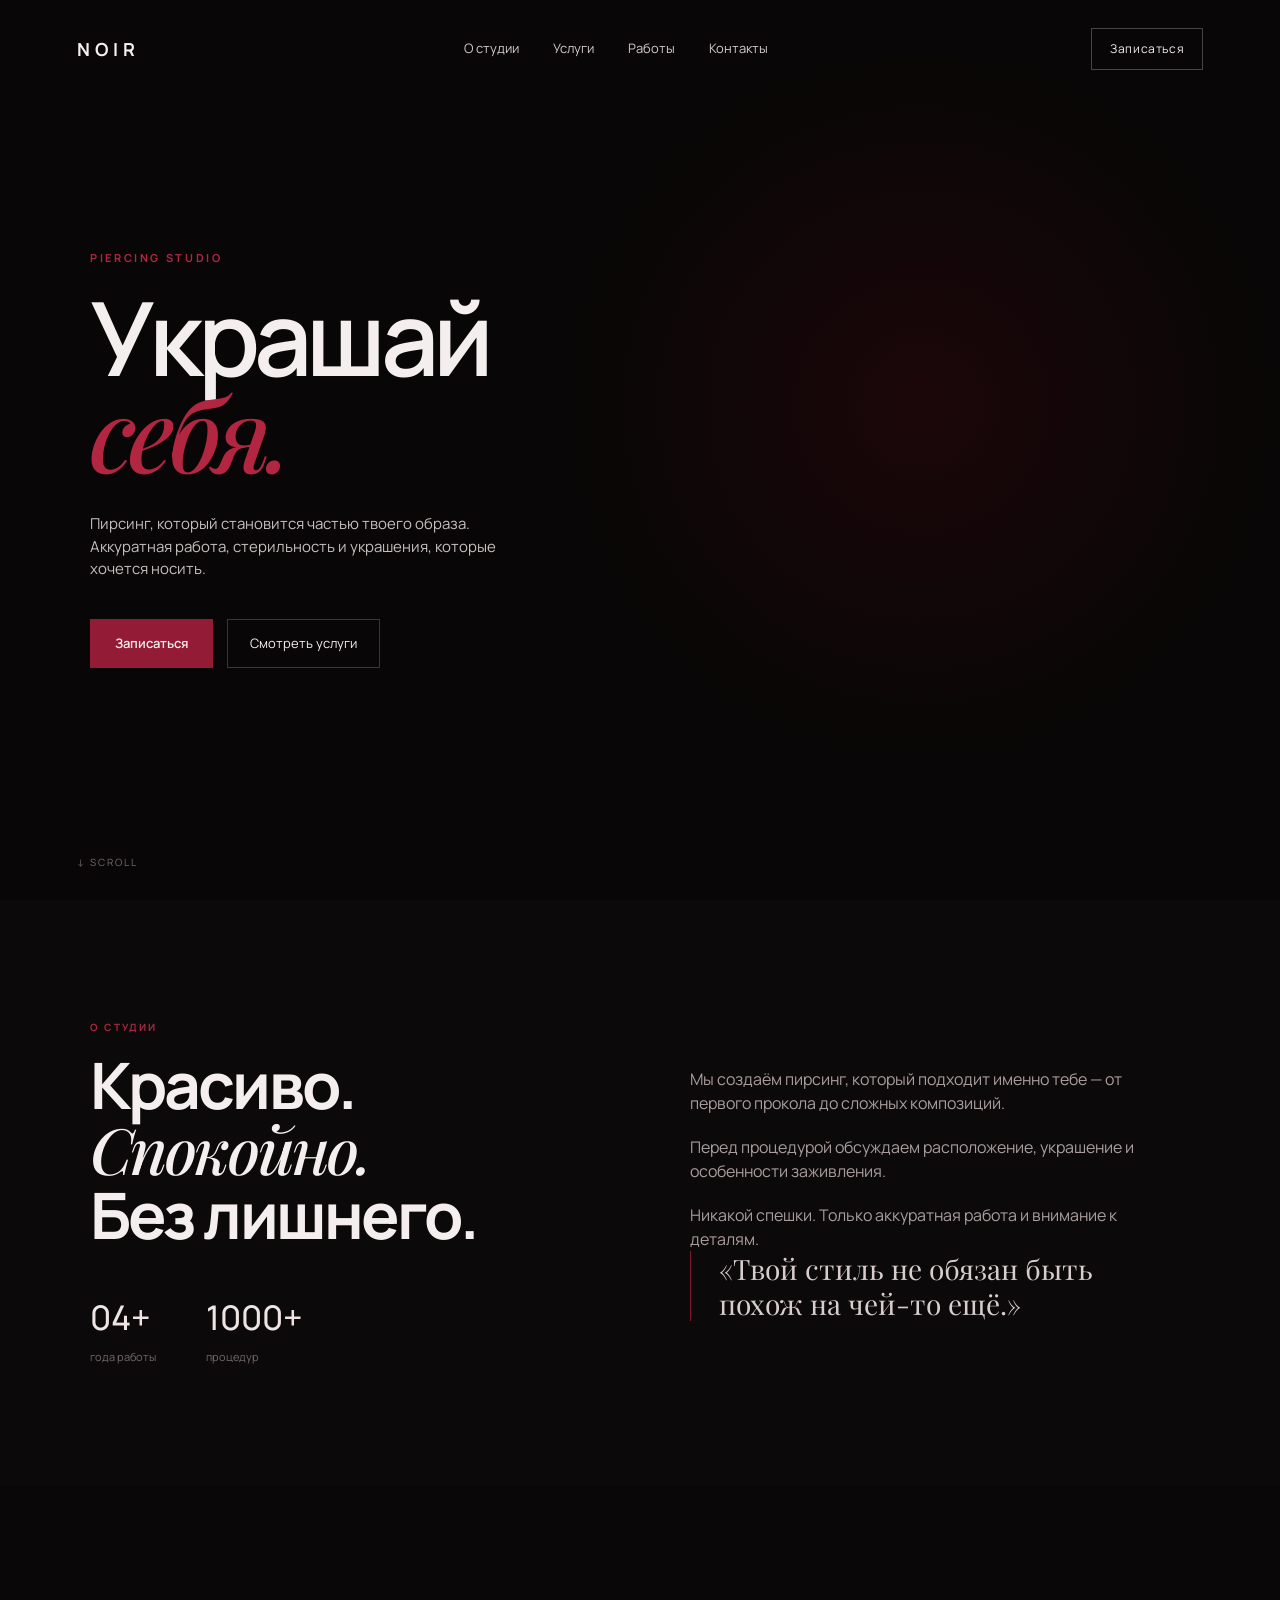
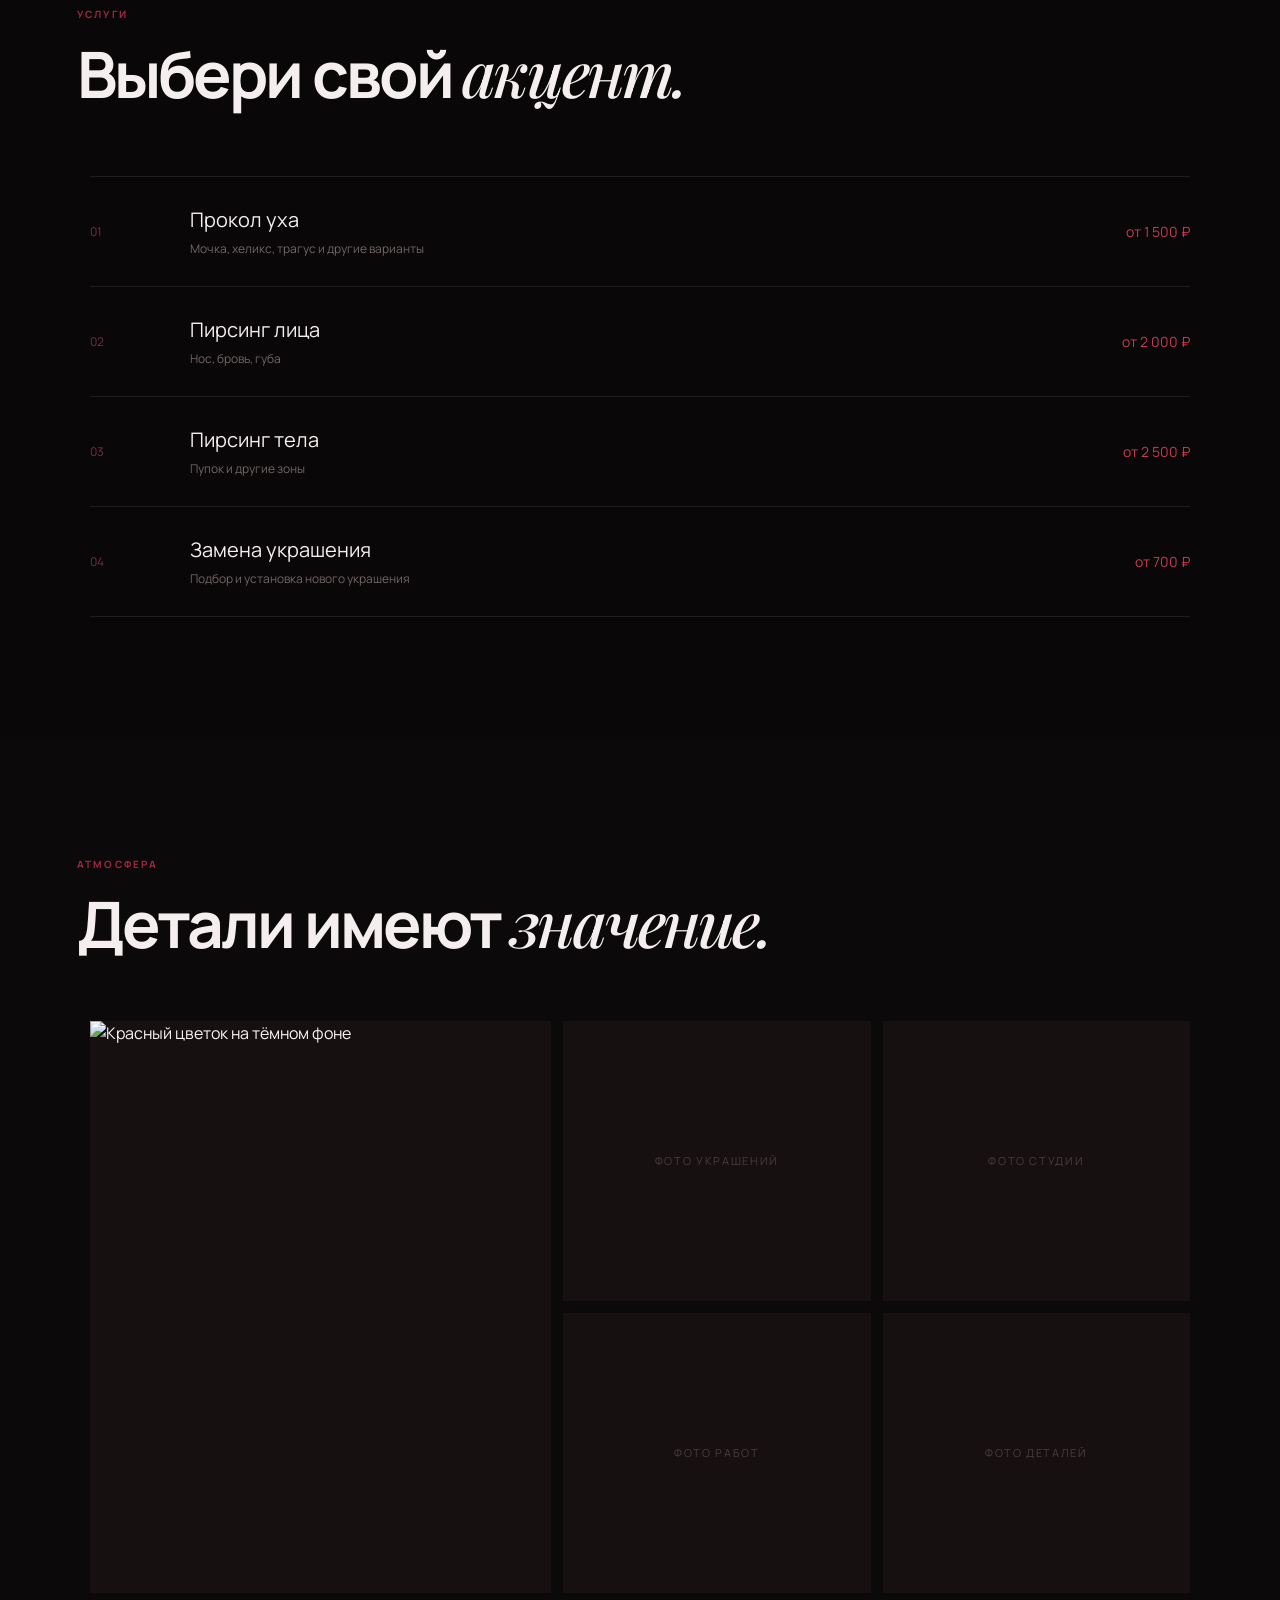
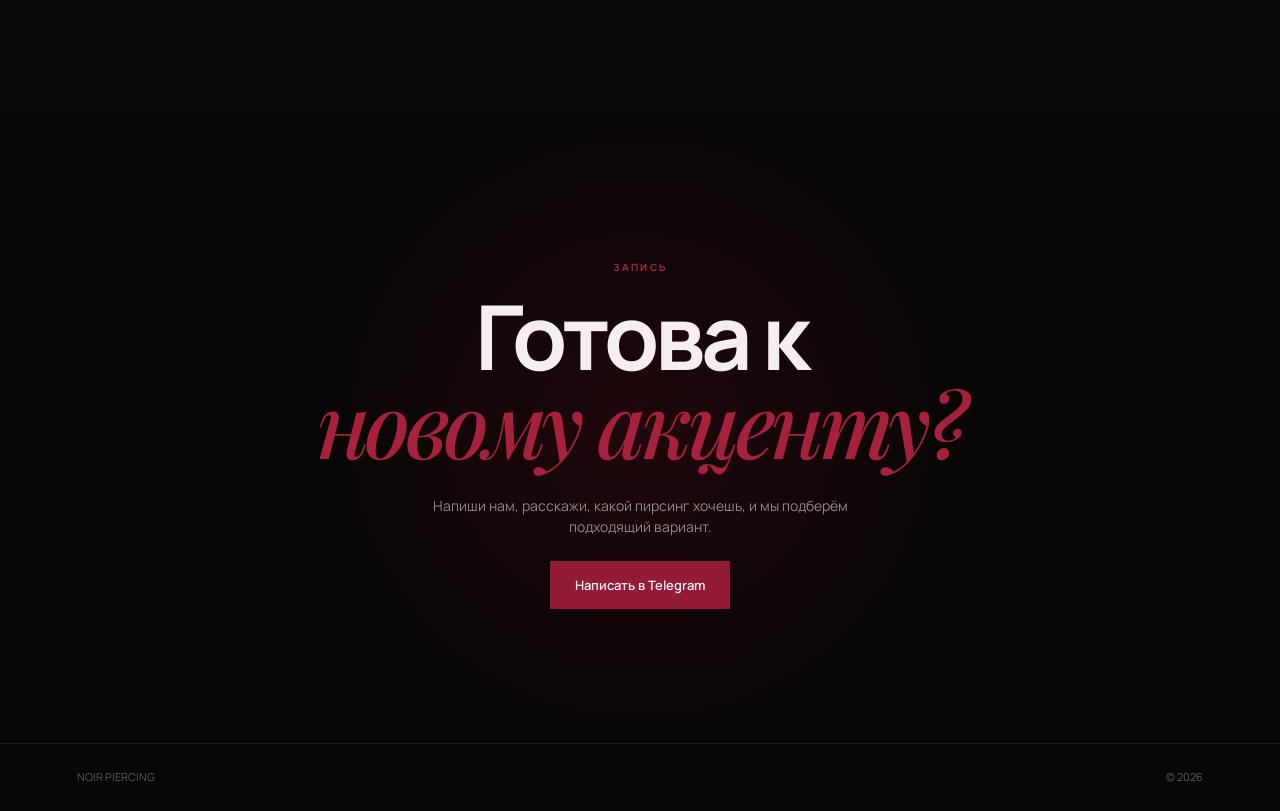
==== projects/piercing.html @ 6697fd2b "Create piercing.html" ====
<!DOCTYPE html>
<html lang="ru">
<head>
    <meta charset="UTF-8">
    <meta name="viewport" content="width=device-width, initial-scale=1.0">

    <title>NOIR — пирсинг-студия</title>

    <style>
        @import url('https://fonts.googleapis.com/css2?family=Manrope:wght@400;500;600;700&family=Playfair+Display:ital,wght@0,500;0,600;1,500&display=swap');

        * {
            margin: 0;
            padding: 0;
            box-sizing: border-box;
        }

        html {
            scroll-behavior: smooth;
        }

        body {
            background: #080606;
            color: #f4eeee;
            font-family: 'Manrope', sans-serif;
            line-height: 1.5;
        }

        a {
            color: inherit;
            text-decoration: none;
        }

        /* =========================
           HERO
        ========================= */

        .hero {
            min-height: 100vh;
            position: relative;
            display: flex;
            flex-direction: column;
            overflow: hidden;

            background:
                linear-gradient(
                    90deg,
                    rgba(8, 6, 6, 0.96) 0%,
                    rgba(8, 6, 6, 0.82) 38%,
                    rgba(8, 6, 6, 0.35) 70%,
                    rgba(8, 6, 6, 0.7) 100%
                ),
                linear-gradient(
                    180deg,
                    rgba(8, 6, 6, 0.15) 40%,
                    #080606 100%
                ),
                url("https://images.pexels.com/photos/7367854/pexels-photo-7367854.jpeg?cs=srgb&dl=pexels-shliftik-7367854.jpg&fm=jpg");

            background-size: cover;
            background-position: center;
        }

        .hero::after {
            content: "";
            position: absolute;
            inset: 0;
            pointer-events: none;

            background:
                radial-gradient(
                    circle at 72% 45%,
                    rgba(116, 8, 25, 0.18),
                    transparent 35%
                );
        }

        /* =========================
           HEADER
        ========================= */

        header {
            width: 100%;
            padding: 28px 6vw;
            display: flex;
            align-items: center;
            justify-content: space-between;
            position: relative;
            z-index: 5;
        }

        .logo {
            font-size: 18px;
            letter-spacing: 0.28em;
            font-weight: 700;
        }

        nav {
            display: flex;
            gap: 34px;
            font-size: 13px;
            color: #d4caca;
        }

        nav a {
            transition: color 0.25s ease;
        }

        nav a:hover {
            color: #b32642;
        }

        .header-button {
            border: 1px solid rgba(255,255,255,0.25);
            padding: 11px 18px;
            font-size: 12px;
            letter-spacing: 0.05em;
            transition: 0.25s;
        }

        .header-button:hover {
            background: #8f1832;
            border-color: #8f1832;
        }

        /* =========================
           HERO CONTENT
        ========================= */

        .hero-content {
            width: min(1100px, 88%);
            margin: auto;
            position: relative;
            z-index: 3;
            padding-bottom: 80px;
        }

        .eyebrow {
            color: #b32642;
            text-transform: uppercase;
            letter-spacing: 0.24em;
            font-size: 11px;
            margin-bottom: 24px;
            font-weight: 700;
        }

        h1 {
            max-width: 750px;
            font-size: clamp(58px, 8vw, 112px);
            line-height: 0.92;
            letter-spacing: -0.055em;
            font-weight: 600;
        }

        h1 em {
            font-family: 'Playfair Display', serif;
            font-weight: 500;
            color: #b32642;
        }

        .hero-description {
            max-width: 460px;
            margin-top: 32px;
            color: #c7bebe;
            font-size: 15px;
        }

        .hero-actions {
            margin-top: 38px;
            display: flex;
            gap: 14px;
            align-items: center;
        }

        .primary-button {
            background: #941b36;
            padding: 15px 25px;
            font-size: 13px;
            font-weight: 600;
            transition: 0.25s;
        }

        .primary-button:hover {
            background: #b32642;
            transform: translateY(-2px);
        }

        .secondary-button {
            padding: 14px 22px;
            border: 1px solid rgba(255,255,255,0.2);
            font-size: 13px;
        }

        .secondary-button:hover {
            border-color: #b32642;
            color: #d95169;
        }

        .scroll {
            position: absolute;
            bottom: 30px;
            left: 6vw;
            z-index: 5;
            color: #766c6c;
            font-size: 10px;
            letter-spacing: 0.2em;
            text-transform: uppercase;
        }

        /* =========================
           GENERAL
        ========================= */

        section {
            padding: 120px 6vw;
        }

        .section-label {
            color: #a52840;
            text-transform: uppercase;
            font-size: 10px;
            letter-spacing: 0.22em;
            font-weight: 700;
            margin-bottom: 18px;
        }

        .section-title {
            font-size: clamp(38px, 5vw, 68px);
            line-height: 1;
            letter-spacing: -0.045em;
            max-width: 700px;
        }

        .section-title em {
            font-family: 'Playfair Display', serif;
            font-weight: 500;
        }

        /* =========================
           ABOUT
        ========================= */

        .about {
            background: #0c090a;
        }

        .about-grid {
            max-width: 1100px;
            margin: 0 auto;
            display: grid;
            grid-template-columns: 1fr 1fr;
            gap: 100px;
            align-items: center;
        }

        .about-text {
            color: #a99d9d;
            font-size: 16px;
            max-width: 480px;
        }

        .about-text p + p {
            margin-top: 20px;
        }

        .about-number {
            margin-top: 45px;
            display: flex;
            gap: 50px;
        }

        .number strong {
            display: block;
            font-size: 34px;
            color: #eee4e4;
            font-weight: 500;
        }

        .number span {
            color: #736969;
            font-size: 11px;
        }

        .quote {
            border-left: 1px solid #7d1a30;
            padding-left: 28px;
            color: #d7cdcd;
            font-family: 'Playfair Display', serif;
            font-size: 28px;
            line-height: 1.25;
        }

        /* =========================
           SERVICES
        ========================= */

        .services {
            background: #090707;
        }

        .services-list {
            max-width: 1100px;
            margin: 70px auto 0;
            border-top: 1px solid #241d1e;
        }

        .service {
            display: grid;
            grid-template-columns: 70px 1fr auto;
            gap: 30px;
            align-items: center;
            padding: 28px 0;
            border-bottom: 1px solid #241d1e;
            transition: 0.25s;
        }

        .service:hover {
            padding-left: 12px;
            border-color: #691326;
        }

        .service-number {
            color: #743044;
            font-size: 12px;
        }

        .service-name {
            font-size: 20px;
        }

        .service-description {
            color: #716666;
            font-size: 12px;
            margin-top: 5px;
        }

        .service-price {
            color: #c73a55;
            font-size: 14px;
        }

        /* =========================
           GALLERY
        ========================= */

        .gallery {
            background: #0c090a;
        }

        .gallery-grid {
            max-width: 1100px;
            margin: 65px auto 0;
            display: grid;
            grid-template-columns: 1.2fr 0.8fr 0.8fr;
            grid-template-rows: 280px 280px;
            gap: 12px;
        }

        .gallery-item {
            overflow: hidden;
            position: relative;
            background: #171011;
        }

        .gallery-item:first-child {
            grid-row: span 2;
        }

        .gallery-item img {
            width: 100%;
            height: 100%;
            object-fit: cover;
            transition: transform 0.6s ease;
            filter: saturate(0.8) contrast(1.05);
        }

        .gallery-item:hover img {
            transform: scale(1.05);
        }

        .gallery-placeholder {
            height: 100%;
            display: flex;
            align-items: center;
            justify-content: center;
            color: #493e3f;
            font-size: 11px;
            text-transform: uppercase;
            letter-spacing: 0.15em;
        }

        /* =========================
           CTA
        ========================= */

        .contact {
            min-height: 70vh;
            display: flex;
            align-items: center;
            justify-content: center;
            text-align: center;

            background:
                radial-gradient(
                    circle at center,
                    rgba(105, 12, 31, 0.25),
                    transparent 45%
                ),
                #080606;
        }

        .contact-inner {
            max-width: 700px;
        }

        .contact h2 {
            font-size: clamp(48px, 7vw, 92px);
            line-height: 0.95;
            letter-spacing: -0.05em;
        }

        .contact h2 em {
            color: #a5213c;
            font-family: 'Playfair Display', serif;
            font-weight: 500;
        }

        .contact p {
            margin: 28px auto 35px;
            max-width: 430px;
            color: #938686;
            font-size: 14px;
        }

        /* =========================
           FOOTER
        ========================= */

        footer {
            border-top: 1px solid #211a1b;
            padding: 25px 6vw;
            display: flex;
            justify-content: space-between;
            color: #625858;
            font-size: 11px;
        }

        /* =========================
           MOBILE
        ========================= */

        @media (max-width: 800px) {

            header {
                padding: 22px 6vw;
            }

            nav {
                display: none;
            }

            .header-button {
                padding: 9px 13px;
            }

            .hero {
                background-position: 67% center;
            }

            .hero-content {
                padding-bottom: 70px;
            }

            h1 {
                font-size: clamp(54px, 15vw, 90px);
            }

            .hero-description {
                font-size: 14px;
            }

            section {
                padding: 85px 6vw;
            }

            .about-grid {
                grid-template-columns: 1fr;
                gap: 55px;
            }

            .quote {
                font-size: 23px;
            }

            .service {
                grid-template-columns: 35px 1fr;
                gap: 15px;
            }

            .service-price {
                grid-column: 2;
            }

            .gallery-grid {
                grid-template-columns: 1fr 1fr;
                grid-template-rows: 250px 180px 180px;
            }

            .gallery-item:first-child {
                grid-column: span 2;
                grid-row: span 1;
            }

            footer {
                flex-direction: column;
                gap: 8px;
            }
        }
    </style>
</head>

<body>

    <main class="hero" id="top">

        <header>
            <a href="#top" class="logo">NOIR</a>

            <nav>
                <a href="#about">О студии</a>
                <a href="#services">Услуги</a>
                <a href="#gallery">Работы</a>
                <a href="#contact">Контакты</a>
            </nav>

            <a href="#contact" class="header-button">
                Записаться
            </a>
        </header>

        <div class="hero-content">

            <div class="eyebrow">
                Piercing studio
            </div>

            <h1>
                Украшай<br>
                <em>себя.</em>
            </h1>

            <p class="hero-description">
                Пирсинг, который становится частью твоего образа.
                Аккуратная работа, стерильность и украшения,
                которые хочется носить.
            </p>

            <div class="hero-actions">
                <a href="#contact" class="primary-button">
                    Записаться
                </a>

                <a href="#services" class="secondary-button">
                    Смотреть услуги
                </a>
            </div>

        </div>

        <div class="scroll">
            ↓ scroll
        </div>

    </main>


    <!-- ABOUT -->

    <section class="about" id="about">

        <div class="about-grid">

            <div>
                <div class="section-label">
                    О студии
                </div>

                <h2 class="section-title">
                    Красиво.<br>
                    <em>Спокойно.</em><br>
                    Без лишнего.
                </h2>

                <div class="about-number">

                    <div class="number">
                        <strong>04+</strong>
                        <span>года работы</span>
                    </div>

                    <div class="number">
                        <strong>1000+</strong>
                        <span>процедур</span>
                    </div>

                </div>
            </div>

            <div class="about-text">

                <p>
                    Мы создаём пирсинг, который подходит именно тебе —
                    от первого прокола до сложных композиций.
                </p>

                <p>
                    Перед процедурой обсуждаем расположение,
                    украшение и особенности заживления.
                </p>

                <p>
                    Никакой спешки. Только аккуратная работа
                    и внимание к деталям.
                </p>

                <div class="quote">
                    «Твой стиль не обязан быть похож
                    на чей-то ещё.»
                </div>

            </div>

        </div>

    </section>


    <!-- SERVICES -->

    <section class="services" id="services">

        <div class="section-label">
            Услуги
        </div>

        <h2 class="section-title">
            Выбери свой <em>акцент.</em>
        </h2>

        <div class="services-list">

            <div class="service">
                <div class="service-number">01</div>

                <div>
                    <div class="service-name">
                        Прокол уха
                    </div>
                    <div class="service-description">
                        Мочка, хеликс, трагус и другие варианты
                    </div>
                </div>

                <div class="service-price">
                    от 1 500 ₽
                </div>
            </div>

            <div class="service">
                <div class="service-number">02</div>

                <div>
                    <div class="service-name">
                        Пирсинг лица
                    </div>
                    <div class="service-description">
                        Нос, бровь, губа
                    </div>
                </div>

                <div class="service-price">
                    от 2 000 ₽
                </div>
            </div>

            <div class="service">
                <div class="service-number">03</div>

                <div>
                    <div class="service-name">
                        Пирсинг тела
                    </div>
                    <div class="service-description">
                        Пупок и другие зоны
                    </div>
                </div>

                <div class="service-price">
                    от 2 500 ₽
                </div>
            </div>

            <div class="service">
                <div class="service-number">04</div>

                <div>
                    <div class="service-name">
                        Замена украшения
                    </div>
                    <div class="service-description">
                        Подбор и установка нового украшения
                    </div>
                </div>

                <div class="service-price">
                    от 700 ₽
                </div>
            </div>

        </div>

    </section>


    <!-- GALLERY -->

    <section class="gallery" id="gallery">

        <div class="section-label">
            Атмосфера
        </div>

        <h2 class="section-title">
            Детали имеют <em>значение.</em>
        </h2>

        <div class="gallery-grid">

            <div class="gallery-item">

                <img
                    src="https://images.pexels.com/photos/7367854/pexels-photo-7367854.jpeg?cs=srgb&dl=pexels-shliftik-7367854.jpg&fm=jpg"
                    alt="Красный цветок на тёмном фоне"
                >

            </div>

            <div class="gallery-item">
                <div class="gallery-placeholder">
                    фото украшений
                </div>
            </div>

            <div class="gallery-item">
                <div class="gallery-placeholder">
                    фото студии
                </div>
            </div>

            <div class="gallery-item">
                <div class="gallery-placeholder">
                    фото работ
                </div>
            </div>

            <div class="gallery-item">
                <div class="gallery-placeholder">
                    фото деталей
                </div>
            </div>

        </div>

    </section>


    <!-- CONTACT -->

    <section class="contact" id="contact">

        <div class="contact-inner">

            <div class="section-label">
                Запись
            </div>

            <h2>
                Готова к<br>
                <em>новому акценту?</em>
            </h2>

            <p>
                Напиши нам, расскажи, какой пирсинг хочешь,
                и мы подберём подходящий вариант.
            </p>

            <a href="#" class="primary-button">
                Написать в Telegram
            </a>

        </div>

    </section>


    <footer>
        <span>NOIR PIERCING</span>
        <span>© 2026</span>
    </footer>

</body>
</html>
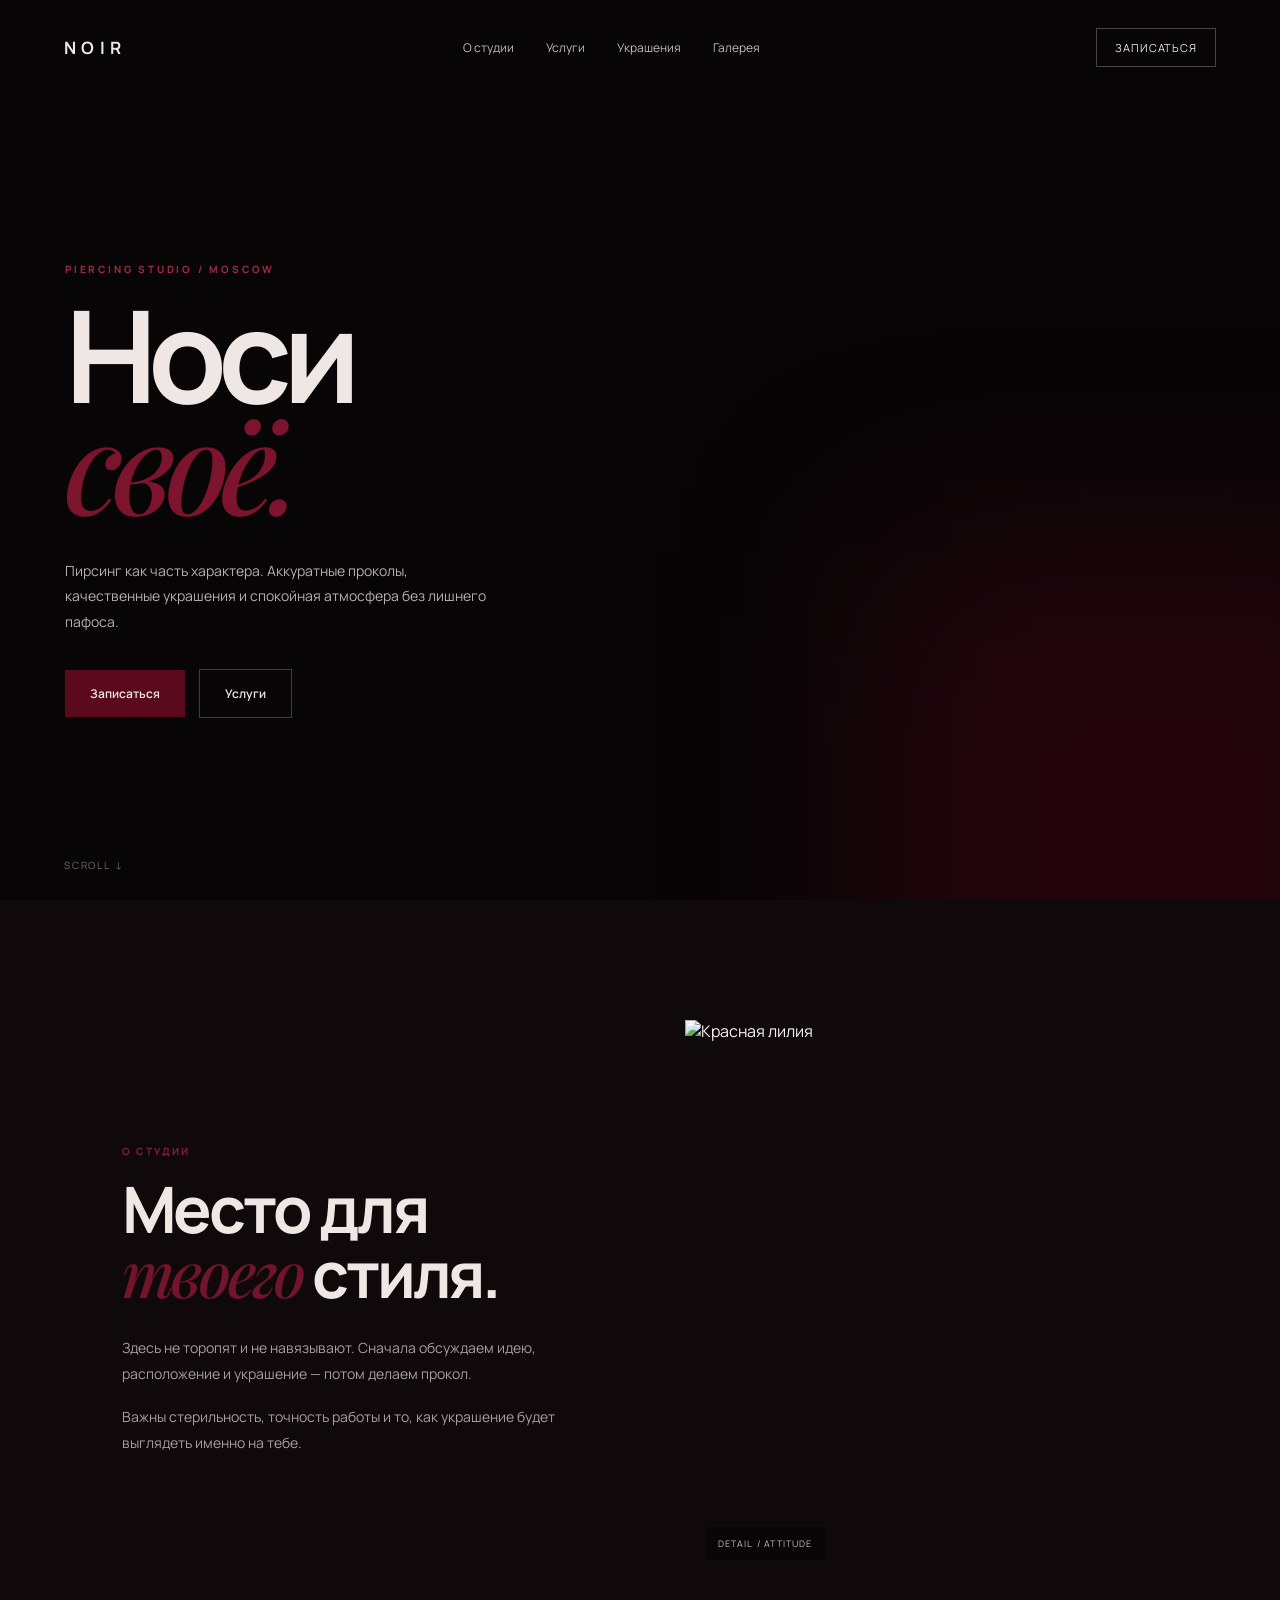
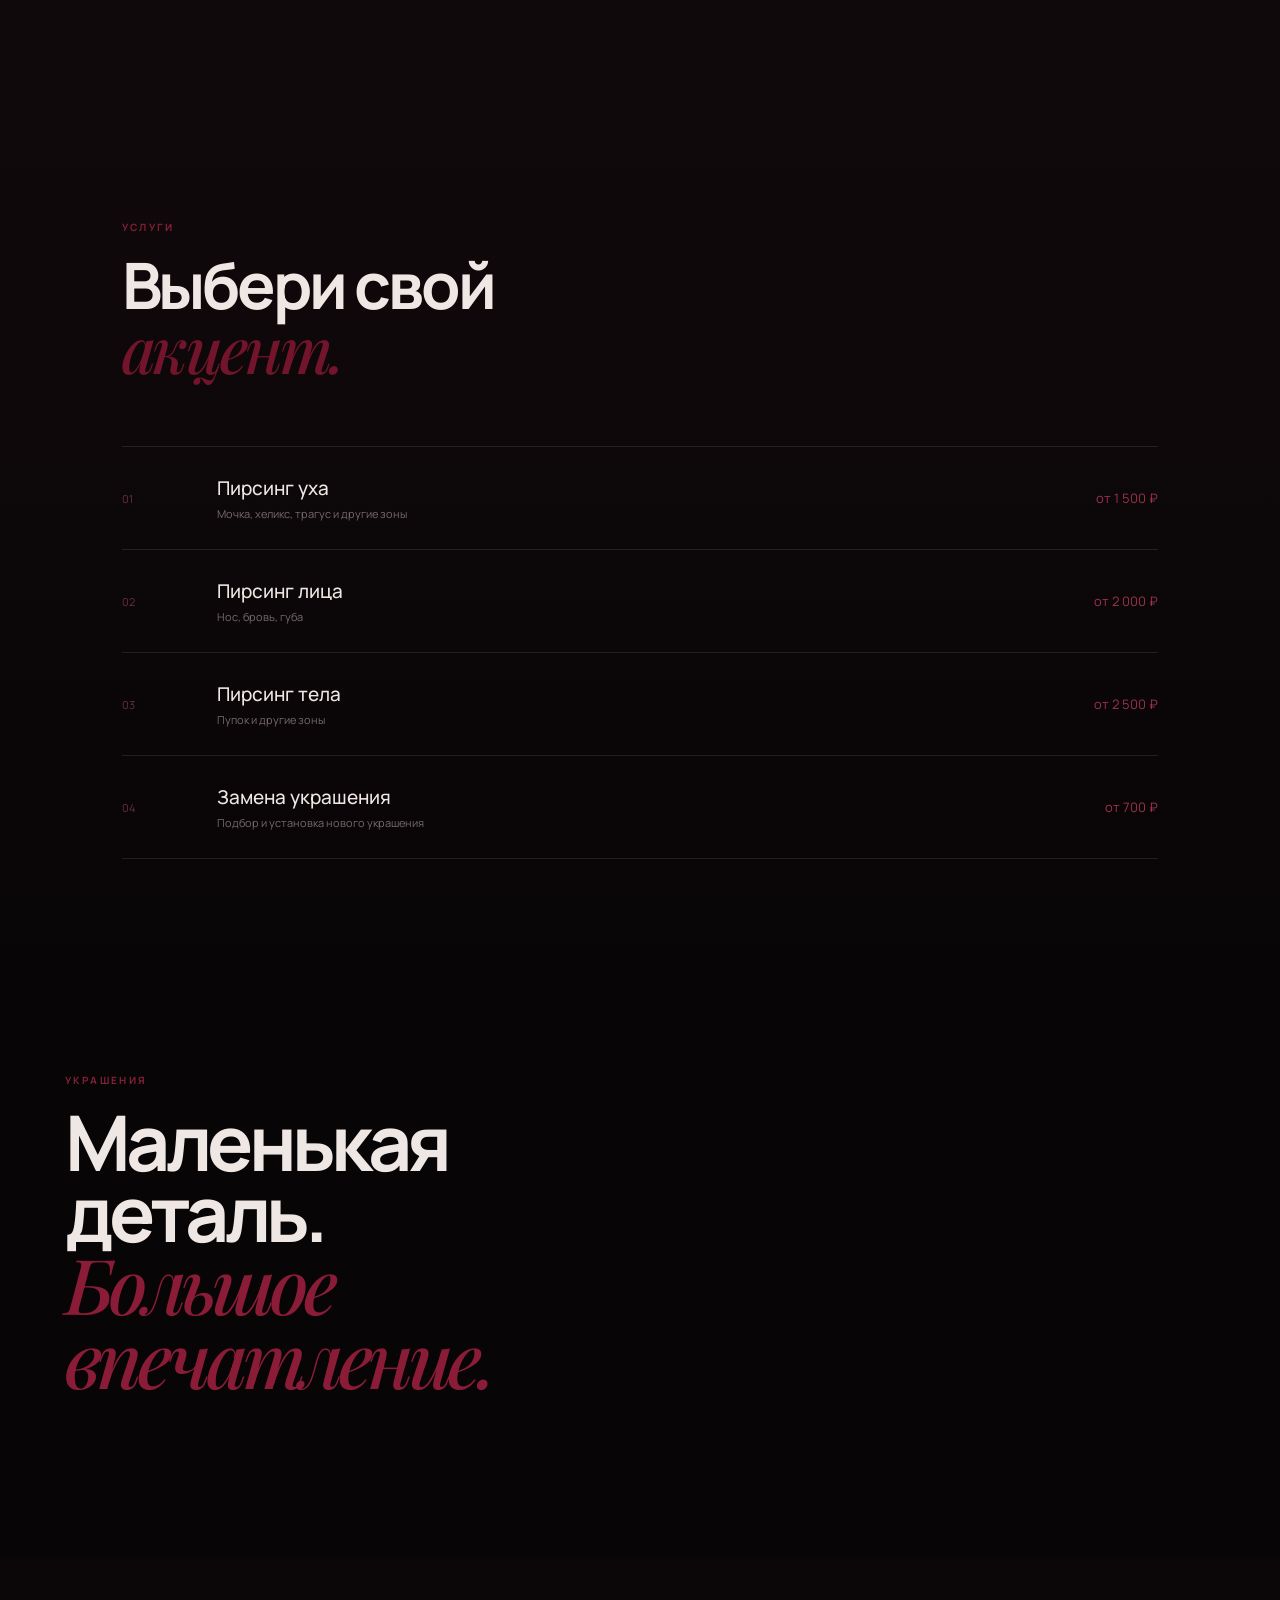
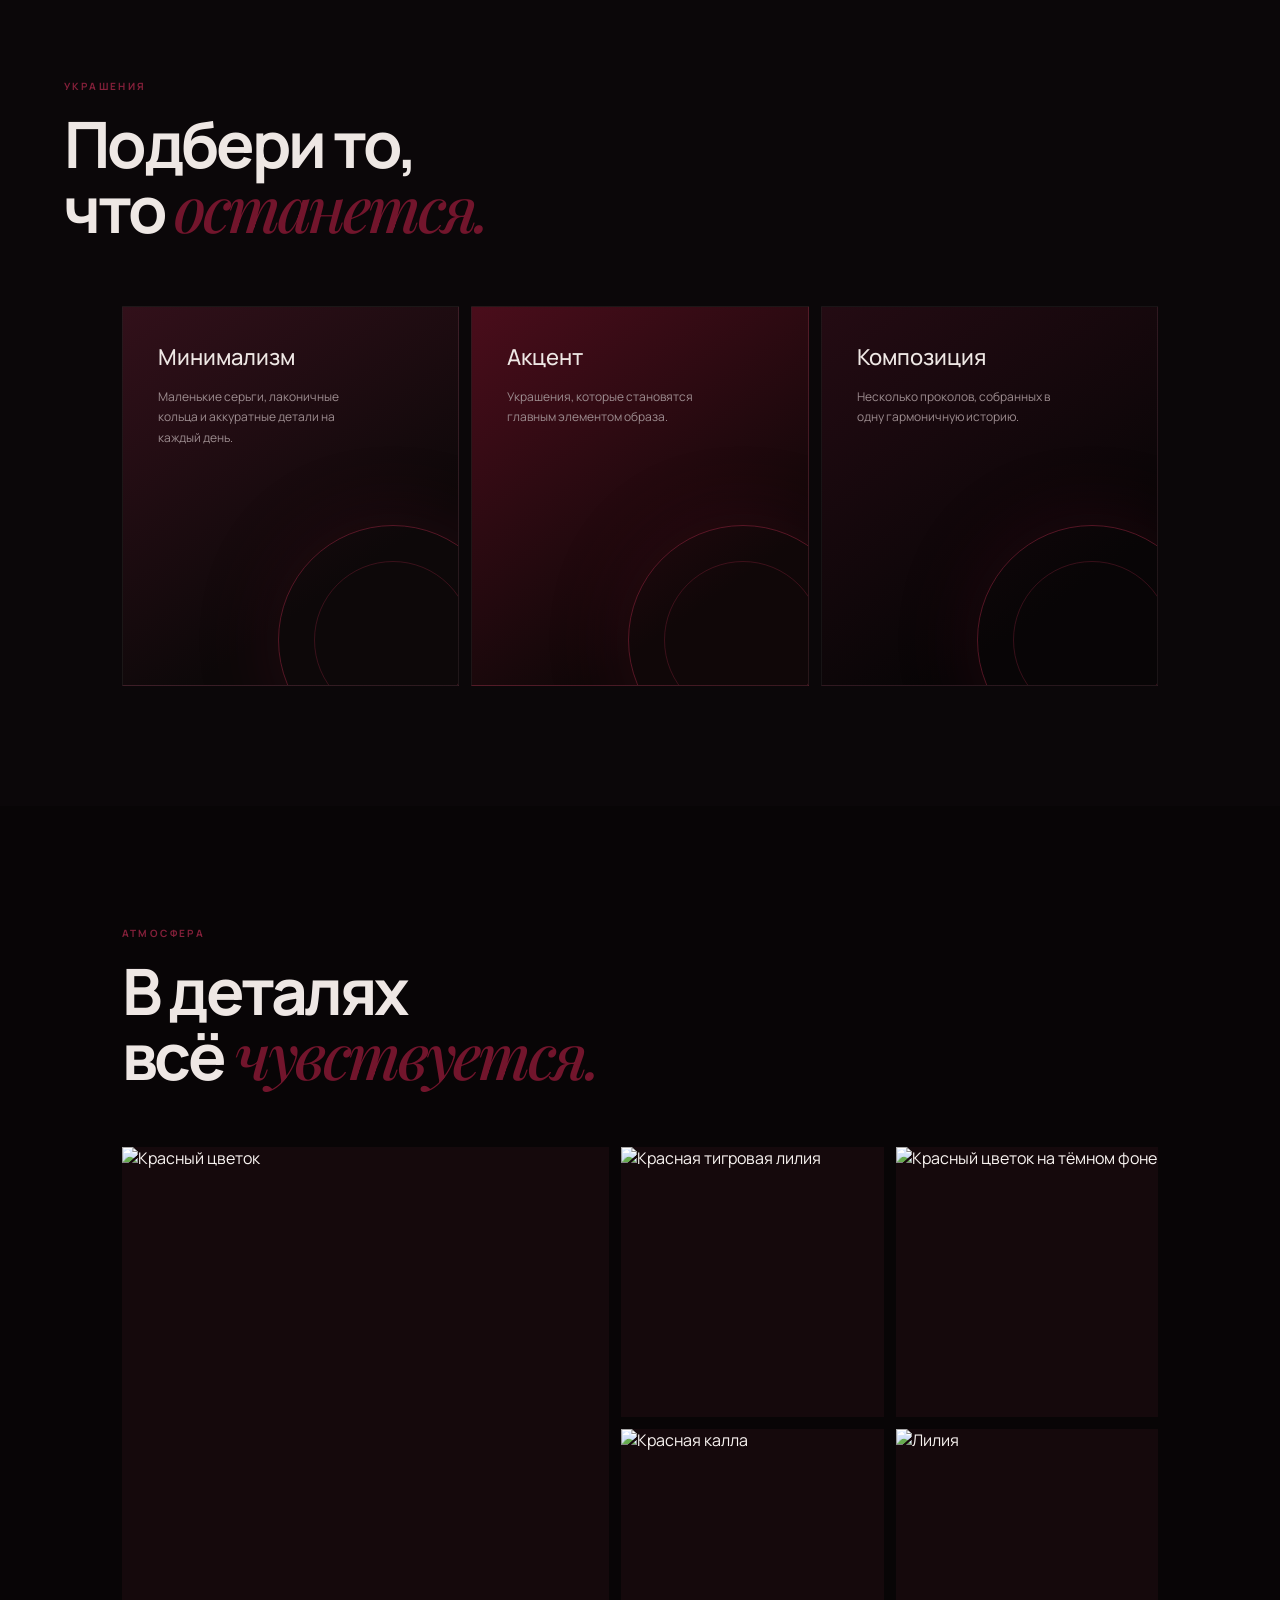
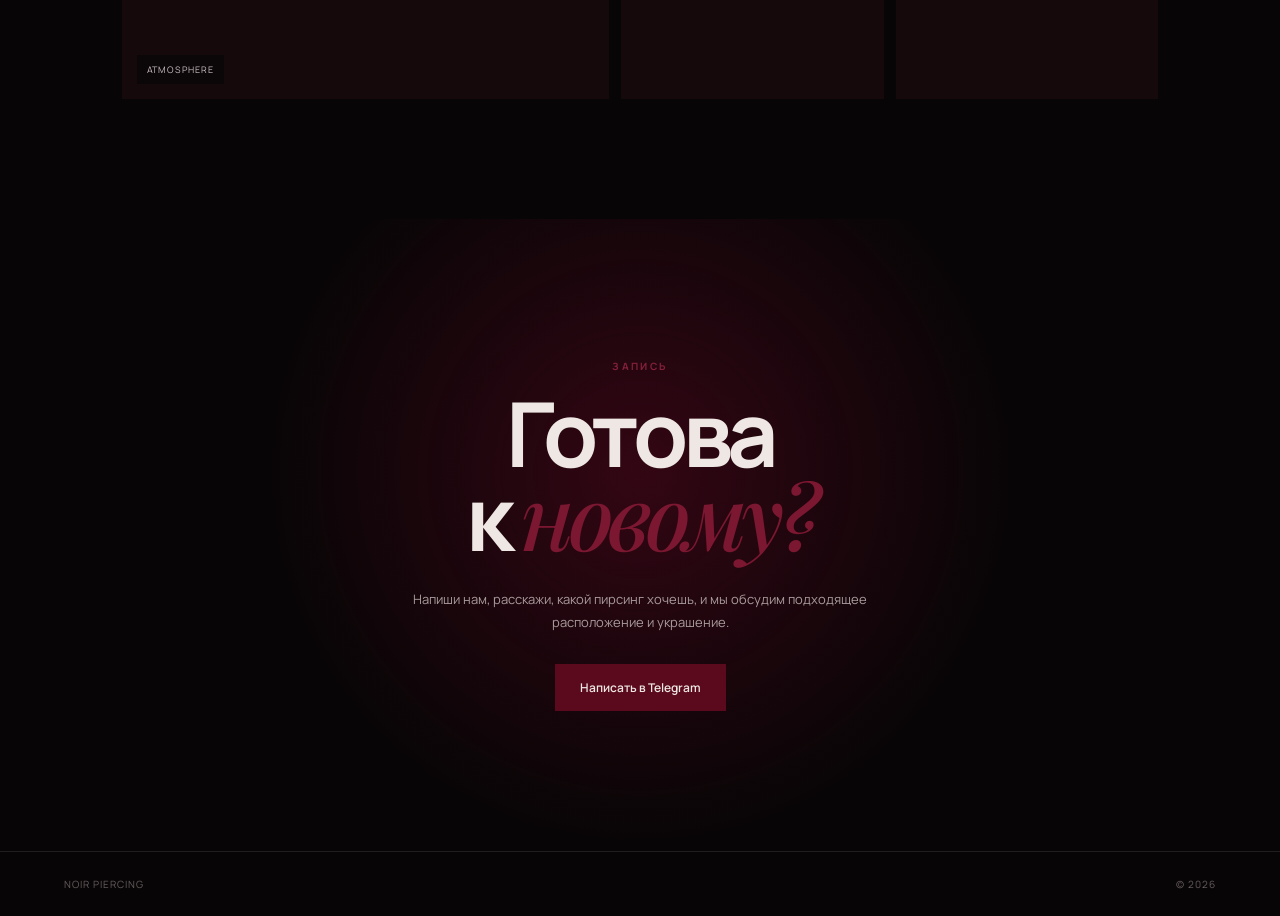
==== commit c080f7a4: "Update piercing.html" ====
--- a/projects/piercing.html
+++ b/projects/piercing.html
@@ -6,8 +6,26 @@
 
     <title>NOIR — пирсинг-студия</title>
 
+    <link rel="preconnect" href="https://fonts.googleapis.com">
+    <link rel="preconnect" href="https://fonts.gstatic.com" crossorigin>
+
+    <link
+        href="https://fonts.googleapis.com/css2?family=Manrope:wght@400;500;600;700&family=Playfair+Display:ital,wght@0,500;0,600;1,500&display=swap"
+        rel="stylesheet"
+    >
+
     <style>
-        @import url('https://fonts.googleapis.com/css2?family=Manrope:wght@400;500;600;700&family=Playfair+Display:ital,wght@0,500;0,600;1,500&display=swap');
+
+        :root {
+            --black: #080506;
+            --black-soft: #10090b;
+            --wine: #3d0715;
+            --burgundy: #5a0a1c;
+            --red: #741329;
+            --light: #eee7e4;
+            --muted: #a99c9d;
+            --line: rgba(255,255,255,0.10);
+        }
 
         * {
             margin: 0;
@@ -20,10 +38,9 @@
         }
 
         body {
-            background: #080606;
-            color: #f4eeee;
+            background: var(--black);
+            color: var(--light);
             font-family: 'Manrope', sans-serif;
-            line-height: 1.5;
         }
 
         a {
@@ -31,6 +48,70 @@
             text-decoration: none;
         }
 
+        img {
+            display: block;
+            width: 100%;
+        }
+
+
+        /* =========================
+           HEADER
+        ========================= */
+
+        header {
+            position: absolute;
+            top: 0;
+            left: 0;
+            width: 100%;
+
+            padding: 28px 5vw;
+
+            display: flex;
+            align-items: center;
+            justify-content: space-between;
+
+            z-index: 10;
+        }
+
+        .logo {
+            font-size: 17px;
+            font-weight: 700;
+            letter-spacing: .32em;
+        }
+
+        nav {
+            display: flex;
+            gap: 32px;
+
+            color: #c6b9bb;
+            font-size: 12px;
+        }
+
+        nav a {
+            transition: .25s;
+        }
+
+        nav a:hover {
+            color: #a93650;
+        }
+
+        .header-btn {
+            border: 1px solid rgba(255,255,255,.25);
+            padding: 11px 18px;
+
+            font-size: 11px;
+            text-transform: uppercase;
+            letter-spacing: .08em;
+
+            transition: .25s;
+        }
+
+        .header-btn:hover {
+            background: var(--burgundy);
+            border-color: var(--burgundy);
+        }
+
+
         /* =========================
            HERO
         ========================= */
@@ -38,22 +119,19 @@
         .hero {
             min-height: 100vh;
             position: relative;
+
             display: flex;
-            flex-direction: column;
+            align-items: center;
+
             overflow: hidden;
 
             background:
                 linear-gradient(
                     90deg,
-                    rgba(8, 6, 6, 0.96) 0%,
-                    rgba(8, 6, 6, 0.82) 38%,
-                    rgba(8, 6, 6, 0.35) 70%,
-                    rgba(8, 6, 6, 0.7) 100%
-                ),
-                linear-gradient(
-                    180deg,
-                    rgba(8, 6, 6, 0.15) 40%,
-                    #080606 100%
+                    #080506 0%,
+                    rgba(8,5,6,.96) 25%,
+                    rgba(8,5,6,.58) 58%,
+                    rgba(8,5,6,.78) 100%
                 ),
                 url("https://images.pexels.com/photos/7367854/pexels-photo-7367854.jpeg?cs=srgb&dl=pexels-shliftik-7367854.jpg&fm=jpg");
 
@@ -61,305 +139,473 @@
             background-position: center;
         }
 
-        .hero::after {
+        .hero::before {
             content: "";
+
             position: absolute;
-            inset: 0;
-            pointer-events: none;
-
-            background:
-                radial-gradient(
-                    circle at 72% 45%,
-                    rgba(116, 8, 25, 0.18),
-                    transparent 35%
-                );
-        }
-
-        /* =========================
-           HEADER
-        ========================= */
-
-        header {
-            width: 100%;
-            padding: 28px 6vw;
+            width: 550px;
+            height: 550px;
+
+            right: -150px;
+            bottom: -200px;
+
+            background: rgba(72, 6, 22, .45);
+            filter: blur(100px);
+        }
+
+        .hero-content {
+            position: relative;
+            z-index: 2;
+
+            width: min(1150px, 90%);
+            margin: 0 auto;
+
+            padding-top: 80px;
+        }
+
+        .eyebrow {
+            color: #a72a47;
+
+            font-size: 10px;
+            font-weight: 700;
+
+            letter-spacing: .28em;
+            text-transform: uppercase;
+
+            margin-bottom: 25px;
+        }
+
+        h1 {
+            font-size: clamp(65px, 10vw, 135px);
+
+            line-height: .84;
+            letter-spacing: -.07em;
+
+            max-width: 800px;
+        }
+
+        h1 span {
+            color: #7d142d;
+            font-family: 'Playfair Display', serif;
+            font-style: italic;
+            font-weight: 500;
+        }
+
+        .hero-text {
+            max-width: 430px;
+
+            margin-top: 38px;
+
+            color: #b9adaf;
+            font-size: 14px;
+            line-height: 1.8;
+        }
+
+        .hero-actions {
             display: flex;
             align-items: center;
-            justify-content: space-between;
-            position: relative;
-            z-index: 5;
-        }
-
-        .logo {
-            font-size: 18px;
-            letter-spacing: 0.28em;
+            gap: 14px;
+
+            margin-top: 35px;
+        }
+
+        .btn {
+            display: inline-flex;
+            align-items: center;
+            justify-content: center;
+
+            padding: 15px 25px;
+
+            background: var(--burgundy);
+
+            font-size: 12px;
+            font-weight: 600;
+
+            transition: .25s;
+        }
+
+        .btn:hover {
+            background: #71152a;
+            transform: translateY(-2px);
+        }
+
+        .btn-outline {
+            background: transparent;
+            border: 1px solid rgba(255,255,255,.22);
+        }
+
+        .btn-outline:hover {
+            border-color: #71152a;
+            background: transparent;
+        }
+
+        .hero-bottom {
+            position: absolute;
+            left: 5vw;
+            bottom: 28px;
+
+            color: #74696b;
+
+            font-size: 10px;
+            letter-spacing: .18em;
+            text-transform: uppercase;
+        }
+
+
+        /* =========================
+           INTRO
+        ========================= */
+
+        .intro {
+            background: var(--black-soft);
+            padding: 120px 5vw;
+        }
+
+        .intro-grid {
+            width: min(1150px, 90%);
+            margin: auto;
+
+            display: grid;
+            grid-template-columns: 1fr 1fr;
+
+            gap: 90px;
+
+            align-items: center;
+        }
+
+        .label {
+            color: #84203a;
+
+            font-size: 10px;
             font-weight: 700;
-        }
-
-        nav {
-            display: flex;
-            gap: 34px;
-            font-size: 13px;
-            color: #d4caca;
-        }
-
-        nav a {
-            transition: color 0.25s ease;
-        }
-
-        nav a:hover {
-            color: #b32642;
-        }
-
-        .header-button {
-            border: 1px solid rgba(255,255,255,0.25);
-            padding: 11px 18px;
-            font-size: 12px;
-            letter-spacing: 0.05em;
-            transition: 0.25s;
-        }
-
-        .header-button:hover {
-            background: #8f1832;
-            border-color: #8f1832;
-        }
-
-        /* =========================
-           HERO CONTENT
-        ========================= */
-
-        .hero-content {
-            width: min(1100px, 88%);
-            margin: auto;
-            position: relative;
-            z-index: 3;
-            padding-bottom: 80px;
-        }
-
-        .eyebrow {
-            color: #b32642;
+
+            letter-spacing: .24em;
             text-transform: uppercase;
-            letter-spacing: 0.24em;
-            font-size: 11px;
-            margin-bottom: 24px;
-            font-weight: 700;
-        }
-
-        h1 {
-            max-width: 750px;
-            font-size: clamp(58px, 8vw, 112px);
-            line-height: 0.92;
-            letter-spacing: -0.055em;
-            font-weight: 600;
-        }
-
-        h1 em {
+
+            margin-bottom: 20px;
+        }
+
+        .title {
+            font-size: clamp(40px, 5vw, 68px);
+
+            line-height: .98;
+            letter-spacing: -.05em;
+        }
+
+        .title em {
+            color: #72152c;
+
             font-family: 'Playfair Display', serif;
             font-weight: 500;
-            color: #b32642;
-        }
-
-        .hero-description {
-            max-width: 460px;
-            margin-top: 32px;
-            color: #c7bebe;
-            font-size: 15px;
-        }
-
-        .hero-actions {
-            margin-top: 38px;
-            display: flex;
-            gap: 14px;
-            align-items: center;
-        }
-
-        .primary-button {
-            background: #941b36;
-            padding: 15px 25px;
-            font-size: 13px;
-            font-weight: 600;
-            transition: 0.25s;
-        }
-
-        .primary-button:hover {
-            background: #b32642;
-            transform: translateY(-2px);
-        }
-
-        .secondary-button {
-            padding: 14px 22px;
-            border: 1px solid rgba(255,255,255,0.2);
-            font-size: 13px;
-        }
-
-        .secondary-button:hover {
-            border-color: #b32642;
-            color: #d95169;
-        }
-
-        .scroll {
+        }
+
+        .intro-copy {
+            margin-top: 30px;
+
+            color: #a99d9e;
+
+            font-size: 14px;
+            line-height: 1.85;
+
+            max-width: 500px;
+        }
+
+        .intro-copy p + p {
+            margin-top: 17px;
+        }
+
+        .intro-photo {
+            height: 560px;
+            overflow: hidden;
+
+            position: relative;
+        }
+
+        .intro-photo img {
+            height: 100%;
+            object-fit: cover;
+
+            filter: saturate(.75) contrast(1.1);
+        }
+
+        .photo-caption {
             position: absolute;
-            bottom: 30px;
-            left: 6vw;
-            z-index: 5;
-            color: #766c6c;
-            font-size: 10px;
-            letter-spacing: 0.2em;
+
+            left: 20px;
+            bottom: 20px;
+
+            background: rgba(8,5,6,.75);
+
+            padding: 10px 13px;
+
+            color: #c8babc;
+
+            font-size: 9px;
+            letter-spacing: .12em;
             text-transform: uppercase;
         }
 
-        /* =========================
-           GENERAL
-        ========================= */
-
-        section {
-            padding: 120px 6vw;
-        }
-
-        .section-label {
-            color: #a52840;
-            text-transform: uppercase;
-            font-size: 10px;
-            letter-spacing: 0.22em;
-            font-weight: 700;
-            margin-bottom: 18px;
-        }
-
-        .section-title {
-            font-size: clamp(38px, 5vw, 68px);
-            line-height: 1;
-            letter-spacing: -0.045em;
-            max-width: 700px;
-        }
-
-        .section-title em {
-            font-family: 'Playfair Display', serif;
-            font-weight: 500;
-        }
-
-        /* =========================
-           ABOUT
-        ========================= */
-
-        .about {
-            background: #0c090a;
-        }
-
-        .about-grid {
-            max-width: 1100px;
-            margin: 0 auto;
-            display: grid;
-            grid-template-columns: 1fr 1fr;
-            gap: 100px;
-            align-items: center;
-        }
-
-        .about-text {
-            color: #a99d9d;
-            font-size: 16px;
-            max-width: 480px;
-        }
-
-        .about-text p + p {
-            margin-top: 20px;
-        }
-
-        .about-number {
-            margin-top: 45px;
-            display: flex;
-            gap: 50px;
-        }
-
-        .number strong {
-            display: block;
-            font-size: 34px;
-            color: #eee4e4;
-            font-weight: 500;
-        }
-
-        .number span {
-            color: #736969;
-            font-size: 11px;
-        }
-
-        .quote {
-            border-left: 1px solid #7d1a30;
-            padding-left: 28px;
-            color: #d7cdcd;
-            font-family: 'Playfair Display', serif;
-            font-size: 28px;
-            line-height: 1.25;
-        }
 
         /* =========================
            SERVICES
         ========================= */
 
         .services {
-            background: #090707;
+            padding: 120px 5vw;
+
+            background:
+                linear-gradient(
+                    180deg,
+                    #10090b,
+                    #080506
+                );
+        }
+
+        .services-head {
+            width: min(1150px, 90%);
+            margin: auto;
         }
 
         .services-list {
-            max-width: 1100px;
-            margin: 70px auto 0;
-            border-top: 1px solid #241d1e;
+            width: min(1150px, 90%);
+            margin: 65px auto 0;
+
+            border-top: 1px solid var(--line);
         }
 
         .service {
             display: grid;
-            grid-template-columns: 70px 1fr auto;
-            gap: 30px;
+
+            grid-template-columns: 70px 1fr 130px;
+
+            gap: 25px;
+
             align-items: center;
+
             padding: 28px 0;
-            border-bottom: 1px solid #241d1e;
-            transition: 0.25s;
+
+            border-bottom: 1px solid var(--line);
+
+            transition: .25s;
         }
 
         .service:hover {
-            padding-left: 12px;
-            border-color: #691326;
-        }
-
-        .service-number {
-            color: #743044;
+            padding-left: 15px;
+
+            background: linear-gradient(
+                90deg,
+                rgba(77,8,25,.18),
+                transparent
+            );
+        }
+
+        .service-num {
+            color: #693043;
+            font-size: 11px;
+        }
+
+        .service-name {
+            font-size: 19px;
+            font-weight: 500;
+        }
+
+        .service-desc {
+            margin-top: 5px;
+
+            color: #766a6c;
+
+            font-size: 11px;
+        }
+
+        .service-price {
+            color: #9a334d;
+            font-size: 13px;
+            text-align: right;
+        }
+
+
+        /* =========================
+           IMAGE BREAK
+        ========================= */
+
+        .image-break {
+            height: 580px;
+
+            position: relative;
+
+            background:
+                linear-gradient(
+                    90deg,
+                    rgba(8,5,6,.9),
+                    rgba(8,5,6,.15),
+                    rgba(8,5,6,.72)
+                ),
+                url("https://images.pexels.com/photos/7367926/pexels-photo-7367926.jpeg?cs=srgb&dl=pexels-shliftik-7367926.jpg&fm=jpg");
+
+            background-size: cover;
+            background-position: center 45%;
+
+            display: flex;
+            align-items: flex-end;
+        }
+
+        .image-break-content {
+            width: min(1150px, 90%);
+            margin: auto;
+
+            padding-bottom: 70px;
+        }
+
+        .image-break h2 {
+            max-width: 650px;
+
+            font-size: clamp(45px, 6vw, 82px);
+
+            line-height: .92;
+            letter-spacing: -.06em;
+        }
+
+        .image-break h2 em {
+            color: #8b1c38;
+
+            font-family: 'Playfair Display', serif;
+            font-weight: 500;
+        }
+
+
+        /* =========================
+           JEWELRY
+        ========================= */
+
+        .jewelry {
+            padding: 120px 5vw;
+            background: #0b0709;
+        }
+
+        .jewelry-grid {
+            width: min(1150px, 90%);
+            margin: 65px auto 0;
+
+            display: grid;
+            grid-template-columns: repeat(3, 1fr);
+
+            gap: 12px;
+        }
+
+        .jewelry-card {
+            min-height: 380px;
+
+            padding: 35px;
+
+            position: relative;
+            overflow: hidden;
+
+            background:
+                linear-gradient(
+                    145deg,
+                    #32101a,
+                    #0d0809 70%
+                );
+
+            border: 1px solid rgba(255,255,255,.06);
+        }
+
+        .jewelry-card:nth-child(2) {
+            background:
+                linear-gradient(
+                    145deg,
+                    #4a0d1b,
+                    #100708 75%
+                );
+        }
+
+        .jewelry-card:nth-child(3) {
+            background:
+                linear-gradient(
+                    145deg,
+                    #240b13,
+                    #080506 75%
+                );
+        }
+
+        .jewelry-card h3 {
+            font-size: 22px;
+            font-weight: 500;
+        }
+
+        .jewelry-card p {
+            margin-top: 15px;
+
+            max-width: 220px;
+
+            color: #9d8d90;
+
             font-size: 12px;
-        }
-
-        .service-name {
-            font-size: 20px;
-        }
-
-        .service-description {
-            color: #716666;
-            font-size: 12px;
-            margin-top: 5px;
-        }
-
-        .service-price {
-            color: #c73a55;
-            font-size: 14px;
-        }
+            line-height: 1.7;
+        }
+
+        .jewelry-circle {
+            position: absolute;
+
+            right: -50px;
+            bottom: -70px;
+
+            width: 230px;
+            height: 230px;
+
+            border-radius: 50%;
+
+            border: 1px solid rgba(145,35,60,.55);
+
+            box-shadow:
+                0 0 80px rgba(99,12,34,.25);
+        }
+
+        .jewelry-circle::after {
+            content: "";
+
+            position: absolute;
+
+            inset: 35px;
+
+            border-radius: 50%;
+
+            border: 1px solid rgba(145,35,60,.35);
+        }
+
 
         /* =========================
            GALLERY
         ========================= */
 
         .gallery {
-            background: #0c090a;
+            padding: 120px 5vw;
+            background: var(--black);
+        }
+
+        .gallery-head {
+            width: min(1150px, 90%);
+            margin: auto;
         }
 
         .gallery-grid {
-            max-width: 1100px;
-            margin: 65px auto 0;
+            width: min(1150px, 90%);
+            margin: 60px auto 0;
+
             display: grid;
-            grid-template-columns: 1.2fr 0.8fr 0.8fr;
-            grid-template-rows: 280px 280px;
+
+            grid-template-columns: 1.3fr .7fr .7fr;
+
+            grid-template-rows: 270px 270px;
+
             gap: 12px;
         }
 
         .gallery-item {
             overflow: hidden;
             position: relative;
-            background: #171011;
+
+            background: #15090c;
         }
 
         .gallery-item:first-child {
@@ -367,83 +613,104 @@
         }
 
         .gallery-item img {
-            width: 100%;
             height: 100%;
             object-fit: cover;
-            transition: transform 0.6s ease;
-            filter: saturate(0.8) contrast(1.05);
+
+            filter: saturate(.7) contrast(1.12);
+
+            transition: .6s;
         }
 
         .gallery-item:hover img {
             transform: scale(1.05);
-        }
-
-        .gallery-placeholder {
-            height: 100%;
-            display: flex;
-            align-items: center;
-            justify-content: center;
-            color: #493e3f;
-            font-size: 11px;
+            filter: saturate(.9) contrast(1.1);
+        }
+
+        .gallery-caption {
+            position: absolute;
+
+            left: 15px;
+            bottom: 15px;
+
+            padding: 8px 10px;
+
+            background: rgba(8,5,6,.7);
+
+            color: #cbbfc1;
+
+            font-size: 9px;
+            letter-spacing: .1em;
             text-transform: uppercase;
-            letter-spacing: 0.15em;
-        }
+        }
+
 
         /* =========================
-           CTA
+           BOOKING
         ========================= */
 
-        .contact {
-            min-height: 70vh;
-            display: flex;
-            align-items: center;
-            justify-content: center;
-            text-align: center;
+        .booking {
+            padding: 140px 5vw;
 
             background:
                 radial-gradient(
-                    circle at center,
-                    rgba(105, 12, 31, 0.25),
-                    transparent 45%
+                    circle at 50% 40%,
+                    rgba(69,7,25,.7),
+                    transparent 50%
                 ),
-                #080606;
-        }
-
-        .contact-inner {
-            max-width: 700px;
-        }
-
-        .contact h2 {
+                #080506;
+
+            text-align: center;
+        }
+
+        .booking-inner {
+            width: min(750px, 90%);
+            margin: auto;
+        }
+
+        .booking h2 {
             font-size: clamp(48px, 7vw, 92px);
-            line-height: 0.95;
-            letter-spacing: -0.05em;
-        }
-
-        .contact h2 em {
-            color: #a5213c;
+
+            line-height: .9;
+            letter-spacing: -.06em;
+        }
+
+        .booking h2 em {
+            color: #7b1730;
+
             font-family: 'Playfair Display', serif;
             font-weight: 500;
         }
 
-        .contact p {
-            margin: 28px auto 35px;
-            max-width: 430px;
-            color: #938686;
-            font-size: 14px;
-        }
+        .booking p {
+            max-width: 470px;
+
+            margin: 30px auto;
+
+            color: #a99b9d;
+
+            font-size: 13px;
+            line-height: 1.8;
+        }
+
 
         /* =========================
            FOOTER
         ========================= */
 
         footer {
-            border-top: 1px solid #211a1b;
-            padding: 25px 6vw;
+            padding: 25px 5vw;
+
+            border-top: 1px solid var(--line);
+
             display: flex;
             justify-content: space-between;
-            color: #625858;
-            font-size: 11px;
-        }
+
+            color: #675c5e;
+
+            font-size: 10px;
+            letter-spacing: .1em;
+        }
+
 
         /* =========================
            MOBILE
@@ -451,59 +718,61 @@
 
         @media (max-width: 800px) {
 
+            nav {
+                display: none;
+            }
+
             header {
                 padding: 22px 6vw;
             }
 
-            nav {
-                display: none;
-            }
-
-            .header-button {
-                padding: 9px 13px;
-            }
-
             .hero {
-                background-position: 67% center;
+                min-height: 850px;
+
+                background-position: 62% center;
             }
 
             .hero-content {
-                padding-bottom: 70px;
+                width: 88%;
             }
 
             h1 {
-                font-size: clamp(54px, 15vw, 90px);
-            }
-
-            .hero-description {
-                font-size: 14px;
-            }
-
-            section {
-                padding: 85px 6vw;
-            }
-
-            .about-grid {
+                font-size: 68px;
+            }
+
+            .intro-grid {
                 grid-template-columns: 1fr;
-                gap: 55px;
-            }
-
-            .quote {
-                font-size: 23px;
+                gap: 50px;
+            }
+
+            .intro-photo {
+                height: 430px;
             }
 
             .service {
                 grid-template-columns: 35px 1fr;
-                gap: 15px;
             }
 
             .service-price {
                 grid-column: 2;
+                text-align: left;
+            }
+
+            .image-break {
+                height: 480px;
+            }
+
+            .jewelry-grid {
+                grid-template-columns: 1fr;
+            }
+
+            .jewelry-card {
+                min-height: 300px;
             }
 
             .gallery-grid {
                 grid-template-columns: 1fr 1fr;
-                grid-template-rows: 250px 180px 180px;
+                grid-template-rows: 260px 180px 180px;
             }
 
             .gallery-item:first-child {
@@ -516,116 +785,125 @@
                 gap: 8px;
             }
         }
+
     </style>
 </head>
 
+
 <body>
 
-    <main class="hero" id="top">
-
-        <header>
-            <a href="#top" class="logo">NOIR</a>
-
-            <nav>
-                <a href="#about">О студии</a>
-                <a href="#services">Услуги</a>
-                <a href="#gallery">Работы</a>
-                <a href="#contact">Контакты</a>
-            </nav>
-
-            <a href="#contact" class="header-button">
-                Записаться
-            </a>
-        </header>
+
+    <!-- HEADER -->
+
+    <header>
+
+        <a href="#top" class="logo">
+            NOIR
+        </a>
+
+        <nav>
+            <a href="#about">О студии</a>
+            <a href="#services">Услуги</a>
+            <a href="#jewelry">Украшения</a>
+            <a href="#gallery">Галерея</a>
+        </nav>
+
+        <a href="#booking" class="header-btn">
+            Записаться
+        </a>
+
+    </header>
+
+
+
+    <!-- HERO -->
+
+    <section class="hero" id="top">
 
         <div class="hero-content">
 
             <div class="eyebrow">
-                Piercing studio
+                piercing studio / moscow
             </div>
 
             <h1>
-                Украшай<br>
-                <em>себя.</em>
+                Носи<br>
+                <span>своё.</span>
             </h1>
 
-            <p class="hero-description">
-                Пирсинг, который становится частью твоего образа.
-                Аккуратная работа, стерильность и украшения,
-                которые хочется носить.
+            <p class="hero-text">
+                Пирсинг как часть характера.
+                Аккуратные проколы, качественные украшения
+                и спокойная атмосфера без лишнего пафоса.
             </p>
 
             <div class="hero-actions">
-                <a href="#contact" class="primary-button">
+
+                <a href="#booking" class="btn">
                     Записаться
                 </a>
 
-                <a href="#services" class="secondary-button">
-                    Смотреть услуги
+                <a href="#services" class="btn btn-outline">
+                    Услуги
                 </a>
+
             </div>
 
         </div>
 
-        <div class="scroll">
-            ↓ scroll
+        <div class="hero-bottom">
+            scroll ↓
         </div>
 
-    </main>
+    </section>
+
 
 
     <!-- ABOUT -->
 
-    <section class="about" id="about">
-
-        <div class="about-grid">
+    <section class="intro" id="about">
+
+        <div class="intro-grid">
 
             <div>
-                <div class="section-label">
-                    О студии
+
+                <div class="label">
+                    о студии
                 </div>
 
-                <h2 class="section-title">
-                    Красиво.<br>
-                    <em>Спокойно.</em><br>
-                    Без лишнего.
+                <h2 class="title">
+                    Место для<br>
+                    <em>твоего</em> стиля.
                 </h2>
 
-                <div class="about-number">
-
-                    <div class="number">
-                        <strong>04+</strong>
-                        <span>года работы</span>
-                    </div>
-
-                    <div class="number">
-                        <strong>1000+</strong>
-                        <span>процедур</span>
-                    </div>
+                <div class="intro-copy">
+
+                    <p>
+                        Здесь не торопят и не навязывают.
+                        Сначала обсуждаем идею, расположение
+                        и украшение — потом делаем прокол.
+                    </p>
+
+                    <p>
+                        Важны стерильность, точность работы
+                        и то, как украшение будет выглядеть
+                        именно на тебе.
+                    </p>
 
                 </div>
-            </div>
-
-            <div class="about-text">
-
-                <p>
-                    Мы создаём пирсинг, который подходит именно тебе —
-                    от первого прокола до сложных композиций.
-                </p>
-
-                <p>
-                    Перед процедурой обсуждаем расположение,
-                    украшение и особенности заживления.
-                </p>
-
-                <p>
-                    Никакой спешки. Только аккуратная работа
-                    и внимание к деталям.
-                </p>
-
-                <div class="quote">
-                    «Твой стиль не обязан быть похож
-                    на чей-то ещё.»
+
+            </div>
+
+
+            <div class="intro-photo">
+
+                <img
+                    src="https://images.pexels.com/photos/7367926/pexels-photo-7367926.jpeg?cs=srgb&dl=pexels-shliftik-7367926.jpg&fm=jpg"
+                    alt="Красная лилия"
+                >
+
+                <div class="photo-caption">
+                    detail / attitude
                 </div>
 
             </div>
@@ -635,45 +913,58 @@
     </section>
 
 
+
     <!-- SERVICES -->
 
     <section class="services" id="services">
 
-        <div class="section-label">
-            Услуги
+        <div class="services-head">
+
+            <div class="label">
+                услуги
+            </div>
+
+            <h2 class="title">
+                Выбери свой<br>
+                <em>акцент.</em>
+            </h2>
+
         </div>
 
-        <h2 class="section-title">
-            Выбери свой <em>акцент.</em>
-        </h2>
 
         <div class="services-list">
 
             <div class="service">
-                <div class="service-number">01</div>
+
+                <div class="service-num">01</div>
 
                 <div>
                     <div class="service-name">
-                        Прокол уха
+                        Пирсинг уха
                     </div>
-                    <div class="service-description">
-                        Мочка, хеликс, трагус и другие варианты
+
+                    <div class="service-desc">
+                        Мочка, хеликс, трагус и другие зоны
                     </div>
                 </div>
 
                 <div class="service-price">
                     от 1 500 ₽
                 </div>
-            </div>
+
+            </div>
+
 
             <div class="service">
-                <div class="service-number">02</div>
+
+                <div class="service-num">02</div>
 
                 <div>
                     <div class="service-name">
                         Пирсинг лица
                     </div>
-                    <div class="service-description">
+
+                    <div class="service-desc">
                         Нос, бровь, губа
                     </div>
                 </div>
@@ -681,16 +972,20 @@
                 <div class="service-price">
                     от 2 000 ₽
                 </div>
-            </div>
+
+            </div>
+
 
             <div class="service">
-                <div class="service-number">03</div>
+
+                <div class="service-num">03</div>
 
                 <div>
                     <div class="service-name">
                         Пирсинг тела
                     </div>
-                    <div class="service-description">
+
+                    <div class="service-desc">
                         Пупок и другие зоны
                     </div>
                 </div>
@@ -698,16 +993,20 @@
                 <div class="service-price">
                     от 2 500 ₽
                 </div>
-            </div>
+
+            </div>
+
 
             <div class="service">
-                <div class="service-number">04</div>
+
+                <div class="service-num">04</div>
 
                 <div>
                     <div class="service-name">
                         Замена украшения
                     </div>
-                    <div class="service-description">
+
+                    <div class="service-desc">
                         Подбор и установка нового украшения
                     </div>
                 </div>
@@ -715,6 +1014,7 @@
                 <div class="service-price">
                     от 700 ₽
                 </div>
+
             </div>
 
         </div>
@@ -722,17 +1022,114 @@
     </section>
 
 
+
+    <!-- BIG IMAGE -->
+
+    <section class="image-break">
+
+        <div class="image-break-content">
+
+            <div class="label">
+                украшения
+            </div>
+
+            <h2>
+                Маленькая деталь.<br>
+                <em>Большое впечатление.</em>
+            </h2>
+
+        </div>
+
+    </section>
+
+
+
+    <!-- JEWELRY -->
+
+    <section class="jewelry" id="jewelry">
+
+        <div class="label">
+            украшения
+        </div>
+
+        <h2 class="title">
+            Подбери то,<br>
+            что <em>останется.</em>
+        </h2>
+
+
+        <div class="jewelry-grid">
+
+            <div class="jewelry-card">
+
+                <h3>
+                    Минимализм
+                </h3>
+
+                <p>
+                    Маленькие серьги, лаконичные кольца
+                    и аккуратные детали на каждый день.
+                </p>
+
+                <div class="jewelry-circle"></div>
+
+            </div>
+
+
+            <div class="jewelry-card">
+
+                <h3>
+                    Акцент
+                </h3>
+
+                <p>
+                    Украшения, которые становятся
+                    главным элементом образа.
+                </p>
+
+                <div class="jewelry-circle"></div>
+
+            </div>
+
+
+            <div class="jewelry-card">
+
+                <h3>
+                    Композиция
+                </h3>
+
+                <p>
+                    Несколько проколов, собранных
+                    в одну гармоничную историю.
+                </p>
+
+                <div class="jewelry-circle"></div>
+
+            </div>
+
+        </div>
+
+    </section>
+
+
+
     <!-- GALLERY -->
 
     <section class="gallery" id="gallery">
 
-        <div class="section-label">
-            Атмосфера
+        <div class="gallery-head">
+
+            <div class="label">
+                атмосфера
+            </div>
+
+            <h2 class="title">
+                В деталях<br>
+                всё <em>чувствуется.</em>
+            </h2>
+
         </div>
 
-        <h2 class="section-title">
-            Детали имеют <em>значение.</em>
-        </h2>
 
         <div class="gallery-grid">
 
@@ -740,33 +1137,53 @@
 
                 <img
                     src="https://images.pexels.com/photos/7367854/pexels-photo-7367854.jpeg?cs=srgb&dl=pexels-shliftik-7367854.jpg&fm=jpg"
+                    alt="Красный цветок"
+                >
+
+                <div class="gallery-caption">
+                    atmosphere
+                </div>
+
+            </div>
+
+
+            <div class="gallery-item">
+
+                <img
+                    src="https://images.pexels.com/photos/7367926/pexels-photo-7367926.jpeg?cs=srgb&dl=pexels-shliftik-7367926.jpg&fm=jpg"
+                    alt="Красная тигровая лилия"
+                >
+
+            </div>
+
+
+            <div class="gallery-item">
+
+                <img
+                    src="https://images.pexels.com/photos/35596079/pexels-photo-35596079.jpeg?cs=srgb&dl=pexels-ruslan-sikunov-1921197-35596079.jpg&fm=jpg"
                     alt="Красный цветок на тёмном фоне"
                 >
 
             </div>
 
+
             <div class="gallery-item">
-                <div class="gallery-placeholder">
-                    фото украшений
-                </div>
-            </div>
+
+                <img
+                    src="https://images.pexels.com/photos/7367854/pexels-photo-7367854.jpeg?cs=srgb&dl=pexels-shliftik-7367854.jpg&fm=jpg"
+                    alt="Красная калла"
+                >
+
+            </div>
+
 
             <div class="gallery-item">
-                <div class="gallery-placeholder">
-                    фото студии
-                </div>
-            </div>
-
-            <div class="gallery-item">
-                <div class="gallery-placeholder">
-                    фото работ
-                </div>
-            </div>
-
-            <div class="gallery-item">
-                <div class="gallery-placeholder">
-                    фото деталей
-                </div>
+
+                <img
+                    src="https://images.pexels.com/photos/7367926/pexels-photo-7367926.jpeg?cs=srgb&dl=pexels-shliftik-7367926.jpg&fm=jpg"
+                    alt="Лилия"
+                >
+
             </div>
 
         </div>
@@ -774,27 +1191,29 @@
     </section>
 
 
-    <!-- CONTACT -->
-
-    <section class="contact" id="contact">
-
-        <div class="contact-inner">
-
-            <div class="section-label">
-                Запись
+
+    <!-- BOOKING -->
+
+    <section class="booking" id="booking">
+
+        <div class="booking-inner">
+
+            <div class="label">
+                запись
             </div>
 
             <h2>
-                Готова к<br>
-                <em>новому акценту?</em>
+                Готова<br>
+                к <em>новому?</em>
             </h2>
 
             <p>
                 Напиши нам, расскажи, какой пирсинг хочешь,
-                и мы подберём подходящий вариант.
+                и мы обсудим подходящее расположение
+                и украшение.
             </p>
 
-            <a href="#" class="primary-button">
+            <a href="#" class="btn">
                 Написать в Telegram
             </a>
 
@@ -803,10 +1222,21 @@
     </section>
 
 
+
+    <!-- FOOTER -->
+
     <footer>
-        <span>NOIR PIERCING</span>
-        <span>© 2026</span>
+
+        <span>
+            NOIR PIERCING
+        </span>
+
+        <span>
+            © 2026
+        </span>
+
     </footer>
+
 
 </body>
 </html>
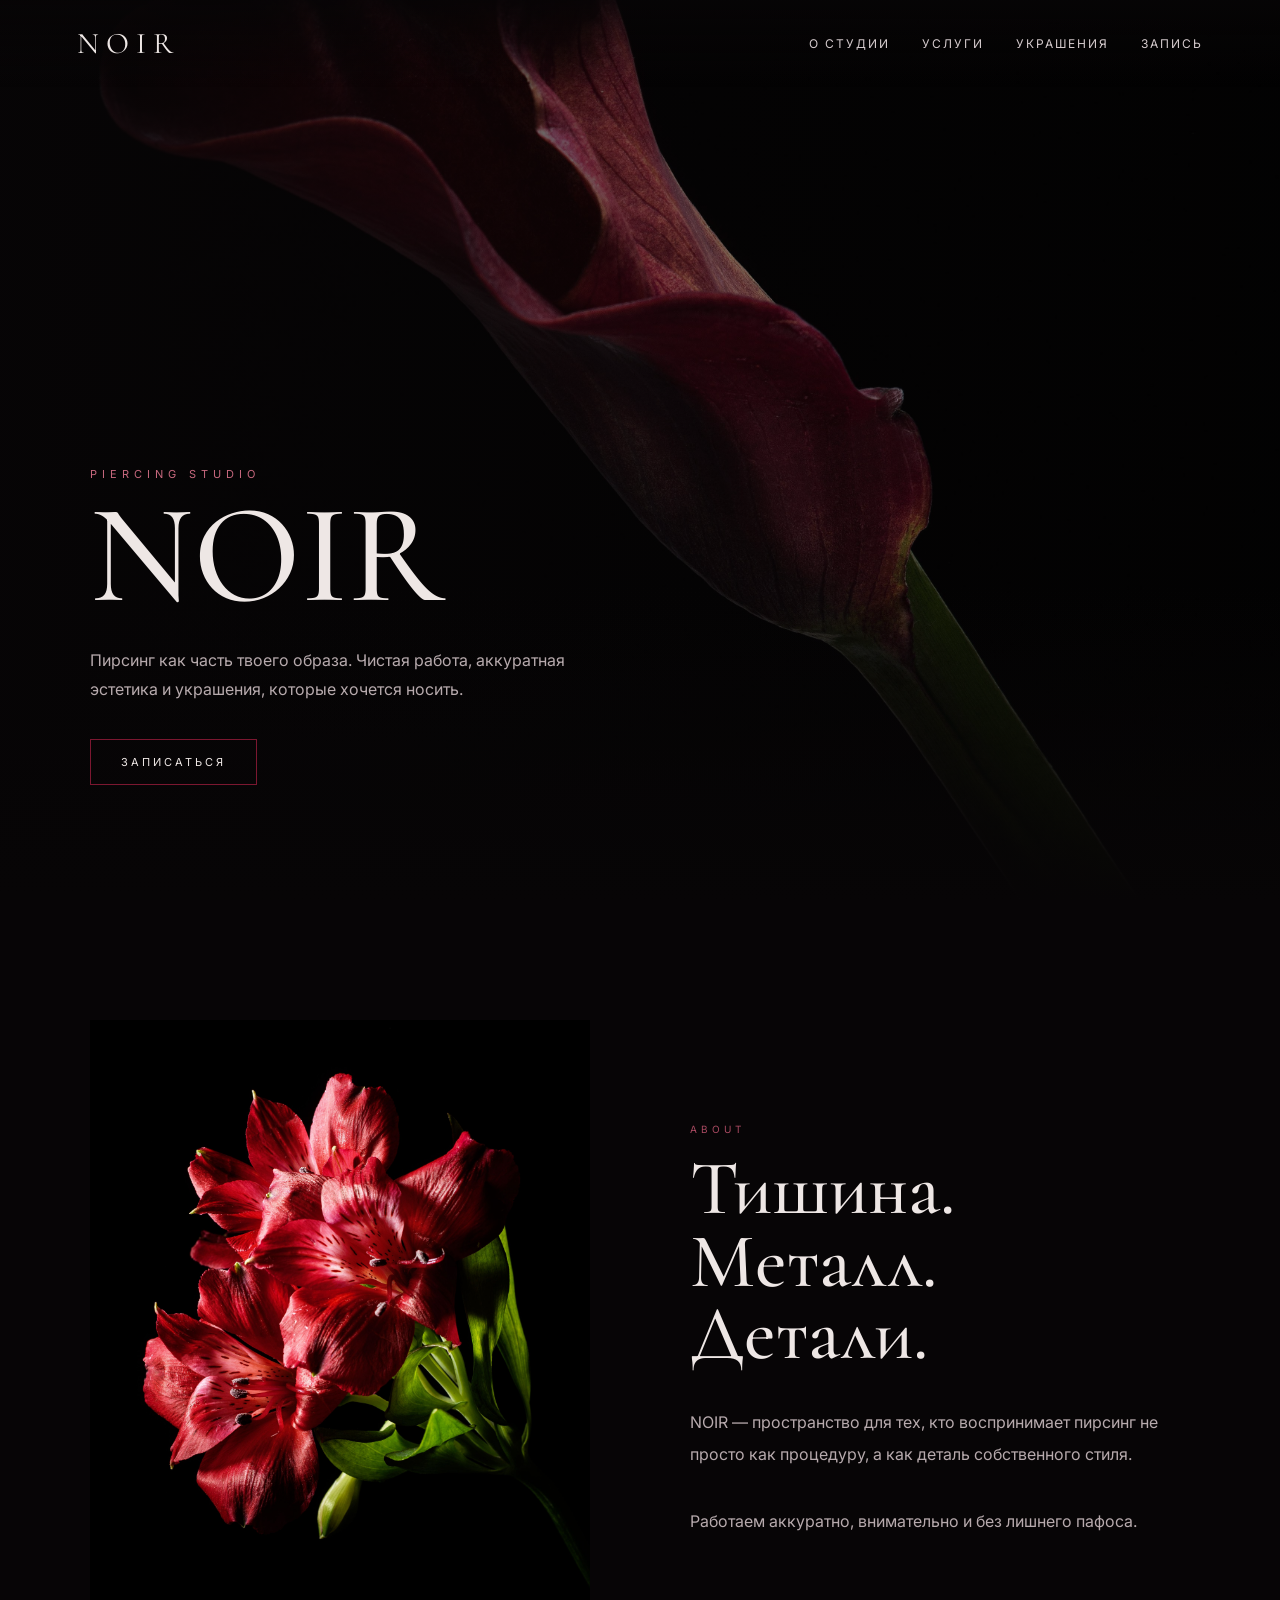
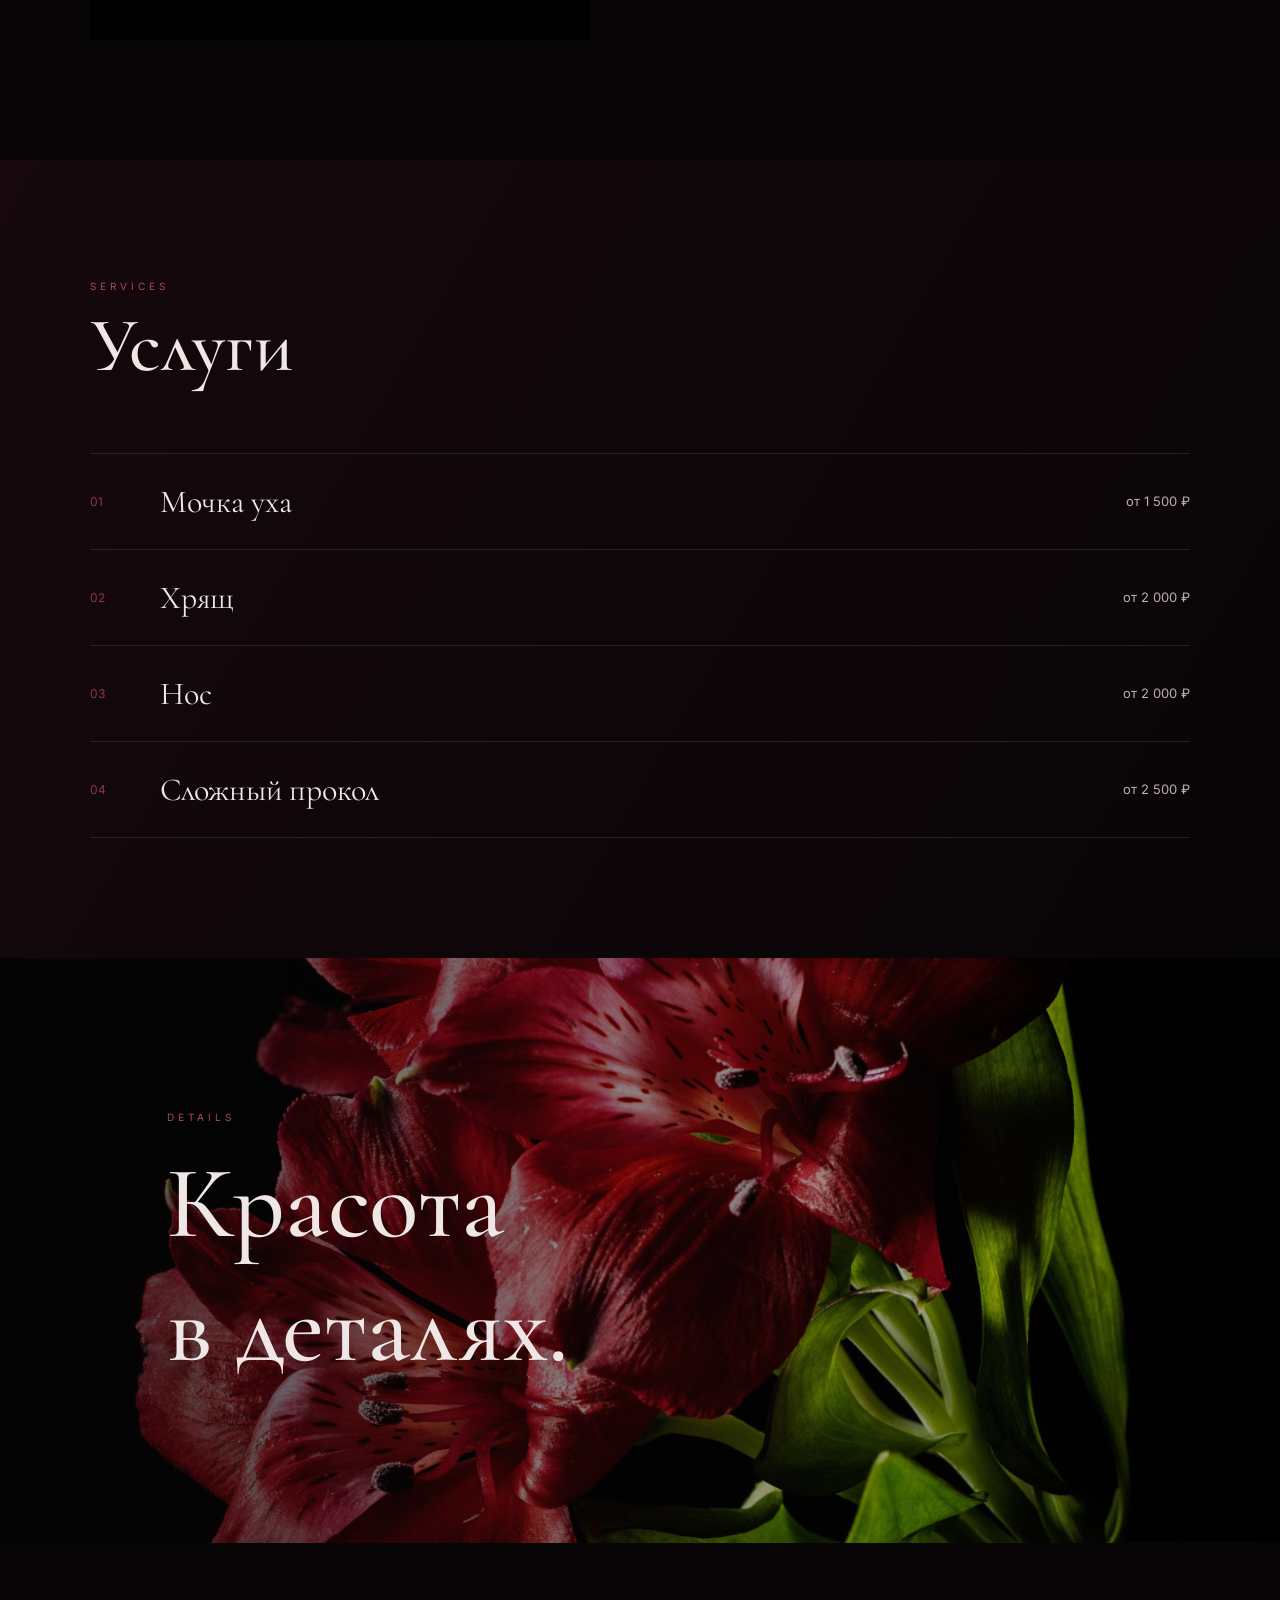
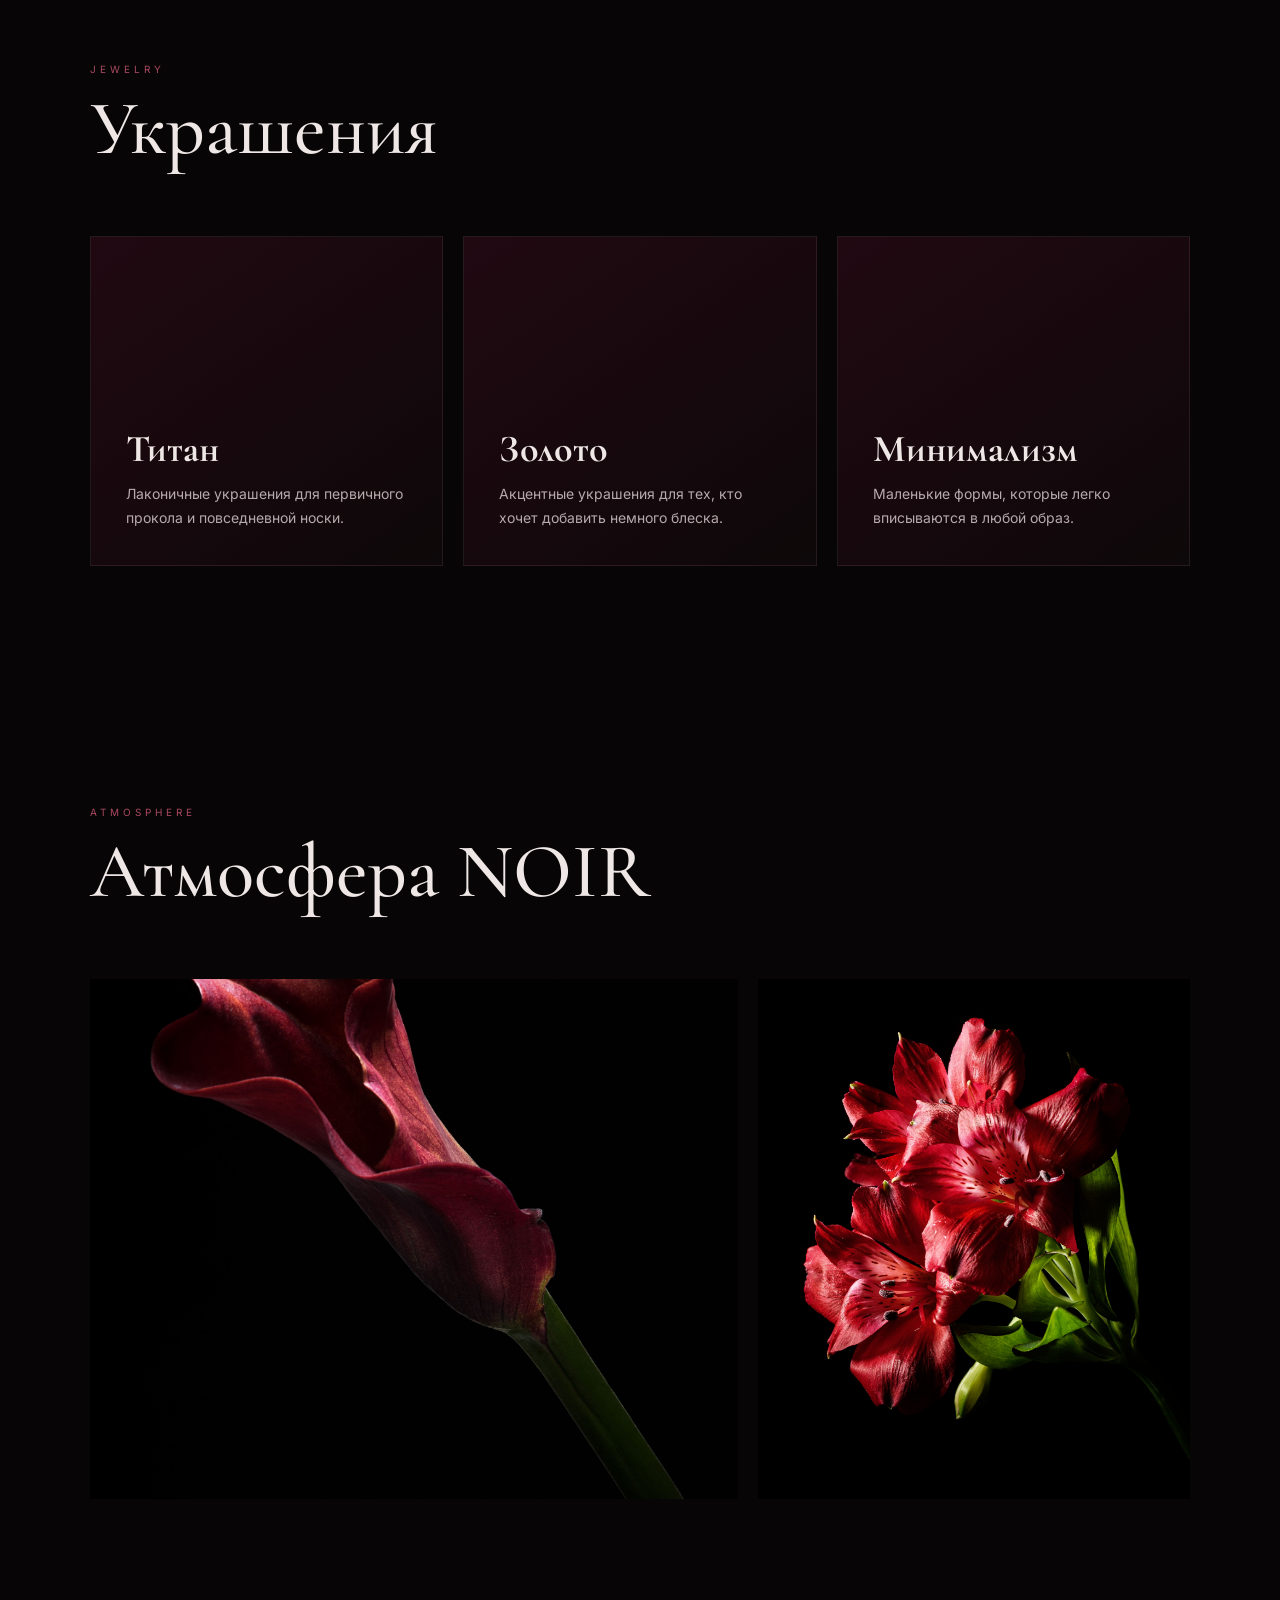
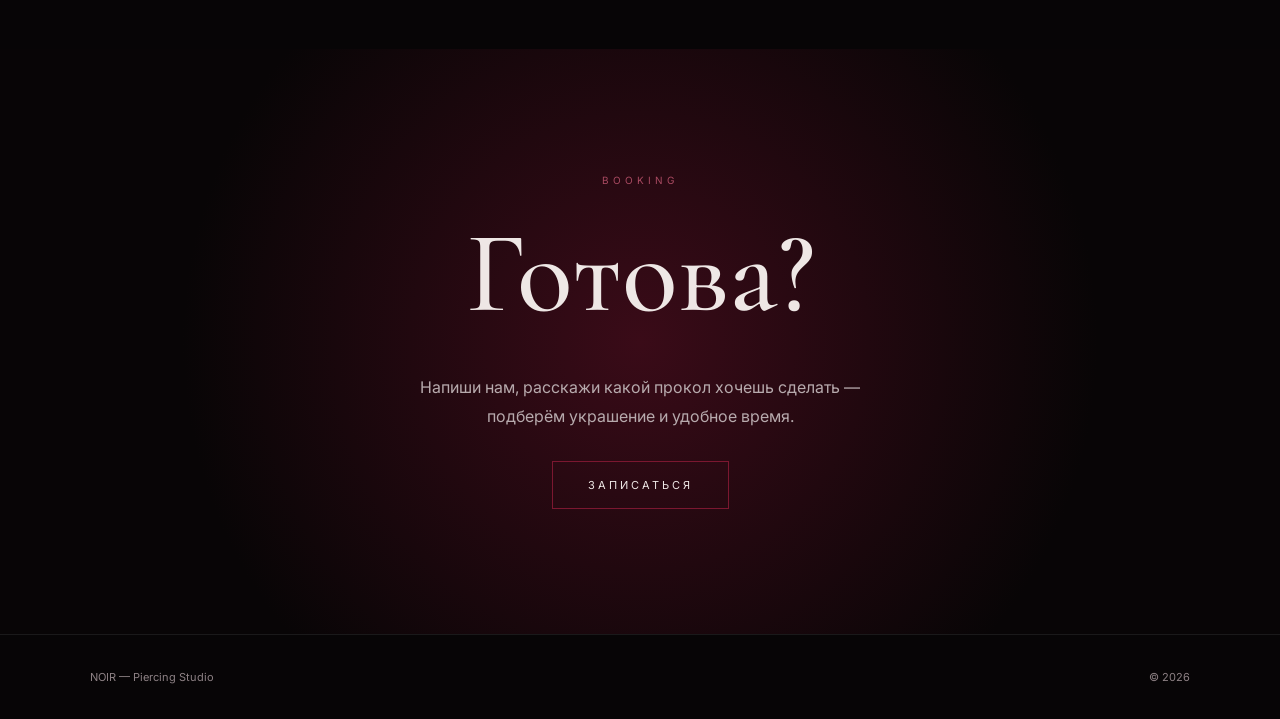
==== commit d84fa9f8: "Update piercing.html" ====
--- a/projects/piercing.html
+++ b/projects/piercing.html
@@ -1,1242 +1,986 @@
 <!DOCTYPE html>
 <html lang="ru">
 <head>
-    <meta charset="UTF-8">
-    <meta name="viewport" content="width=device-width, initial-scale=1.0">
-
-    <title>NOIR — пирсинг-студия</title>
-
-    <link rel="preconnect" href="https://fonts.googleapis.com">
-    <link rel="preconnect" href="https://fonts.gstatic.com" crossorigin>
-
-    <link
-        href="https://fonts.googleapis.com/css2?family=Manrope:wght@400;500;600;700&family=Playfair+Display:ital,wght@0,500;0,600;1,500&display=swap"
-        rel="stylesheet"
-    >
-
-    <style>
-
-        :root {
-            --black: #080506;
-            --black-soft: #10090b;
-            --wine: #3d0715;
-            --burgundy: #5a0a1c;
-            --red: #741329;
-            --light: #eee7e4;
-            --muted: #a99c9d;
-            --line: rgba(255,255,255,0.10);
-        }
-
-        * {
-            margin: 0;
-            padding: 0;
-            box-sizing: border-box;
-        }
-
-        html {
-            scroll-behavior: smooth;
-        }
-
-        body {
-            background: var(--black);
-            color: var(--light);
-            font-family: 'Manrope', sans-serif;
-        }
-
-        a {
-            color: inherit;
-            text-decoration: none;
-        }
-
-        img {
-            display: block;
-            width: 100%;
-        }
-
-
-        /* =========================
-           HEADER
-        ========================= */
-
-        header {
-            position: absolute;
-            top: 0;
-            left: 0;
-            width: 100%;
-
-            padding: 28px 5vw;
-
-            display: flex;
-            align-items: center;
-            justify-content: space-between;
-
-            z-index: 10;
-        }
-
-        .logo {
-            font-size: 17px;
-            font-weight: 700;
-            letter-spacing: .32em;
-        }
-
-        nav {
-            display: flex;
-            gap: 32px;
-
-            color: #c6b9bb;
-            font-size: 12px;
-        }
-
-        nav a {
-            transition: .25s;
-        }
-
-        nav a:hover {
-            color: #a93650;
-        }
-
-        .header-btn {
-            border: 1px solid rgba(255,255,255,.25);
-            padding: 11px 18px;
-
-            font-size: 11px;
-            text-transform: uppercase;
-            letter-spacing: .08em;
-
-            transition: .25s;
-        }
-
-        .header-btn:hover {
-            background: var(--burgundy);
-            border-color: var(--burgundy);
-        }
-
-
-        /* =========================
-           HERO
-        ========================= */
-
-        .hero {
-            min-height: 100vh;
-            position: relative;
-
-            display: flex;
-            align-items: center;
-
-            overflow: hidden;
-
-            background:
-                linear-gradient(
-                    90deg,
-                    #080506 0%,
-                    rgba(8,5,6,.96) 25%,
-                    rgba(8,5,6,.58) 58%,
-                    rgba(8,5,6,.78) 100%
-                ),
-                url("https://images.pexels.com/photos/7367854/pexels-photo-7367854.jpeg?cs=srgb&dl=pexels-shliftik-7367854.jpg&fm=jpg");
-
-            background-size: cover;
-            background-position: center;
-        }
-
-        .hero::before {
-            content: "";
-
-            position: absolute;
-            width: 550px;
-            height: 550px;
-
-            right: -150px;
-            bottom: -200px;
-
-            background: rgba(72, 6, 22, .45);
-            filter: blur(100px);
-        }
-
-        .hero-content {
-            position: relative;
-            z-index: 2;
-
-            width: min(1150px, 90%);
-            margin: 0 auto;
-
-            padding-top: 80px;
-        }
-
-        .eyebrow {
-            color: #a72a47;
-
-            font-size: 10px;
-            font-weight: 700;
-
-            letter-spacing: .28em;
-            text-transform: uppercase;
-
-            margin-bottom: 25px;
-        }
-
-        h1 {
-            font-size: clamp(65px, 10vw, 135px);
-
-            line-height: .84;
-            letter-spacing: -.07em;
-
-            max-width: 800px;
-        }
-
-        h1 span {
-            color: #7d142d;
-            font-family: 'Playfair Display', serif;
-            font-style: italic;
-            font-weight: 500;
-        }
-
-        .hero-text {
-            max-width: 430px;
-
-            margin-top: 38px;
-
-            color: #b9adaf;
-            font-size: 14px;
-            line-height: 1.8;
-        }
-
-        .hero-actions {
-            display: flex;
-            align-items: center;
-            gap: 14px;
-
-            margin-top: 35px;
-        }
-
-        .btn {
-            display: inline-flex;
-            align-items: center;
-            justify-content: center;
-
-            padding: 15px 25px;
-
-            background: var(--burgundy);
-
-            font-size: 12px;
-            font-weight: 600;
-
-            transition: .25s;
-        }
-
-        .btn:hover {
-            background: #71152a;
-            transform: translateY(-2px);
-        }
-
-        .btn-outline {
-            background: transparent;
-            border: 1px solid rgba(255,255,255,.22);
-        }
-
-        .btn-outline:hover {
-            border-color: #71152a;
-            background: transparent;
-        }
-
-        .hero-bottom {
-            position: absolute;
-            left: 5vw;
-            bottom: 28px;
-
-            color: #74696b;
-
-            font-size: 10px;
-            letter-spacing: .18em;
-            text-transform: uppercase;
-        }
-
-
-        /* =========================
-           INTRO
-        ========================= */
-
-        .intro {
-            background: var(--black-soft);
-            padding: 120px 5vw;
-        }
-
-        .intro-grid {
-            width: min(1150px, 90%);
-            margin: auto;
-
-            display: grid;
-            grid-template-columns: 1fr 1fr;
-
-            gap: 90px;
-
-            align-items: center;
-        }
-
-        .label {
-            color: #84203a;
-
-            font-size: 10px;
-            font-weight: 700;
-
-            letter-spacing: .24em;
-            text-transform: uppercase;
-
-            margin-bottom: 20px;
-        }
-
-        .title {
-            font-size: clamp(40px, 5vw, 68px);
-
-            line-height: .98;
-            letter-spacing: -.05em;
-        }
-
-        .title em {
-            color: #72152c;
-
-            font-family: 'Playfair Display', serif;
-            font-weight: 500;
-        }
-
-        .intro-copy {
-            margin-top: 30px;
-
-            color: #a99d9e;
-
-            font-size: 14px;
-            line-height: 1.85;
-
-            max-width: 500px;
-        }
-
-        .intro-copy p + p {
-            margin-top: 17px;
-        }
-
-        .intro-photo {
-            height: 560px;
-            overflow: hidden;
-
-            position: relative;
-        }
-
-        .intro-photo img {
-            height: 100%;
-            object-fit: cover;
-
-            filter: saturate(.75) contrast(1.1);
-        }
-
-        .photo-caption {
-            position: absolute;
-
-            left: 20px;
-            bottom: 20px;
-
-            background: rgba(8,5,6,.75);
-
-            padding: 10px 13px;
-
-            color: #c8babc;
-
-            font-size: 9px;
-            letter-spacing: .12em;
-            text-transform: uppercase;
-        }
-
-
-        /* =========================
-           SERVICES
-        ========================= */
-
-        .services {
-            padding: 120px 5vw;
-
-            background:
-                linear-gradient(
-                    180deg,
-                    #10090b,
-                    #080506
-                );
-        }
-
-        .services-head {
-            width: min(1150px, 90%);
-            margin: auto;
-        }
-
-        .services-list {
-            width: min(1150px, 90%);
-            margin: 65px auto 0;
-
-            border-top: 1px solid var(--line);
-        }
-
-        .service {
-            display: grid;
-
-            grid-template-columns: 70px 1fr 130px;
-
-            gap: 25px;
-
-            align-items: center;
-
-            padding: 28px 0;
-
-            border-bottom: 1px solid var(--line);
-
-            transition: .25s;
-        }
-
-        .service:hover {
-            padding-left: 15px;
-
-            background: linear-gradient(
-                90deg,
-                rgba(77,8,25,.18),
-                transparent
-            );
-        }
-
-        .service-num {
-            color: #693043;
-            font-size: 11px;
-        }
-
-        .service-name {
-            font-size: 19px;
-            font-weight: 500;
-        }
-
-        .service-desc {
-            margin-top: 5px;
-
-            color: #766a6c;
-
-            font-size: 11px;
-        }
-
-        .service-price {
-            color: #9a334d;
-            font-size: 13px;
-            text-align: right;
-        }
-
-
-        /* =========================
-           IMAGE BREAK
-        ========================= */
-
-        .image-break {
-            height: 580px;
-
-            position: relative;
-
-            background:
-                linear-gradient(
-                    90deg,
-                    rgba(8,5,6,.9),
-                    rgba(8,5,6,.15),
-                    rgba(8,5,6,.72)
-                ),
-                url("https://images.pexels.com/photos/7367926/pexels-photo-7367926.jpeg?cs=srgb&dl=pexels-shliftik-7367926.jpg&fm=jpg");
-
-            background-size: cover;
-            background-position: center 45%;
-
-            display: flex;
-            align-items: flex-end;
-        }
-
-        .image-break-content {
-            width: min(1150px, 90%);
-            margin: auto;
-
-            padding-bottom: 70px;
-        }
-
-        .image-break h2 {
-            max-width: 650px;
-
-            font-size: clamp(45px, 6vw, 82px);
-
-            line-height: .92;
-            letter-spacing: -.06em;
-        }
-
-        .image-break h2 em {
-            color: #8b1c38;
-
-            font-family: 'Playfair Display', serif;
-            font-weight: 500;
-        }
-
-
-        /* =========================
-           JEWELRY
-        ========================= */
-
-        .jewelry {
-            padding: 120px 5vw;
-            background: #0b0709;
-        }
-
-        .jewelry-grid {
-            width: min(1150px, 90%);
-            margin: 65px auto 0;
-
-            display: grid;
-            grid-template-columns: repeat(3, 1fr);
-
-            gap: 12px;
-        }
-
-        .jewelry-card {
-            min-height: 380px;
-
-            padding: 35px;
-
-            position: relative;
-            overflow: hidden;
-
-            background:
-                linear-gradient(
-                    145deg,
-                    #32101a,
-                    #0d0809 70%
-                );
-
-            border: 1px solid rgba(255,255,255,.06);
-        }
-
-        .jewelry-card:nth-child(2) {
-            background:
-                linear-gradient(
-                    145deg,
-                    #4a0d1b,
-                    #100708 75%
-                );
-        }
-
-        .jewelry-card:nth-child(3) {
-            background:
-                linear-gradient(
-                    145deg,
-                    #240b13,
-                    #080506 75%
-                );
-        }
-
-        .jewelry-card h3 {
-            font-size: 22px;
-            font-weight: 500;
-        }
-
-        .jewelry-card p {
-            margin-top: 15px;
-
-            max-width: 220px;
-
-            color: #9d8d90;
-
-            font-size: 12px;
-            line-height: 1.7;
-        }
-
-        .jewelry-circle {
-            position: absolute;
-
-            right: -50px;
-            bottom: -70px;
-
-            width: 230px;
-            height: 230px;
-
-            border-radius: 50%;
-
-            border: 1px solid rgba(145,35,60,.55);
-
-            box-shadow:
-                0 0 80px rgba(99,12,34,.25);
-        }
-
-        .jewelry-circle::after {
-            content: "";
-
-            position: absolute;
-
-            inset: 35px;
-
-            border-radius: 50%;
-
-            border: 1px solid rgba(145,35,60,.35);
-        }
-
-
-        /* =========================
-           GALLERY
-        ========================= */
-
-        .gallery {
-            padding: 120px 5vw;
-            background: var(--black);
-        }
-
-        .gallery-head {
-            width: min(1150px, 90%);
-            margin: auto;
-        }
-
-        .gallery-grid {
-            width: min(1150px, 90%);
-            margin: 60px auto 0;
-
-            display: grid;
-
-            grid-template-columns: 1.3fr .7fr .7fr;
-
-            grid-template-rows: 270px 270px;
-
-            gap: 12px;
-        }
-
-        .gallery-item {
-            overflow: hidden;
-            position: relative;
-
-            background: #15090c;
-        }
-
-        .gallery-item:first-child {
-            grid-row: span 2;
-        }
-
-        .gallery-item img {
-            height: 100%;
-            object-fit: cover;
-
-            filter: saturate(.7) contrast(1.12);
-
-            transition: .6s;
-        }
-
-        .gallery-item:hover img {
-            transform: scale(1.05);
-            filter: saturate(.9) contrast(1.1);
-        }
-
-        .gallery-caption {
-            position: absolute;
-
-            left: 15px;
-            bottom: 15px;
-
-            padding: 8px 10px;
-
-            background: rgba(8,5,6,.7);
-
-            color: #cbbfc1;
-
-            font-size: 9px;
-            letter-spacing: .1em;
-            text-transform: uppercase;
-        }
-
-
-        /* =========================
-           BOOKING
-        ========================= */
-
-        .booking {
-            padding: 140px 5vw;
-
-            background:
-                radial-gradient(
-                    circle at 50% 40%,
-                    rgba(69,7,25,.7),
-                    transparent 50%
-                ),
-                #080506;
-
-            text-align: center;
-        }
-
-        .booking-inner {
-            width: min(750px, 90%);
-            margin: auto;
-        }
-
-        .booking h2 {
-            font-size: clamp(48px, 7vw, 92px);
-
-            line-height: .9;
-            letter-spacing: -.06em;
-        }
-
-        .booking h2 em {
-            color: #7b1730;
-
-            font-family: 'Playfair Display', serif;
-            font-weight: 500;
-        }
-
-        .booking p {
-            max-width: 470px;
-
-            margin: 30px auto;
-
-            color: #a99b9d;
-
-            font-size: 13px;
-            line-height: 1.8;
-        }
-
-
-        /* =========================
-           FOOTER
-        ========================= */
-
-        footer {
-            padding: 25px 5vw;
-
-            border-top: 1px solid var(--line);
-
-            display: flex;
-            justify-content: space-between;
-
-            color: #675c5e;
-
-            font-size: 10px;
-            letter-spacing: .1em;
-        }
-
-
-        /* =========================
-           MOBILE
-        ========================= */
-
-        @media (max-width: 800px) {
-
-            nav {
-                display: none;
-            }
-
-            header {
-                padding: 22px 6vw;
-            }
-
-            .hero {
-                min-height: 850px;
-
-                background-position: 62% center;
-            }
-
-            .hero-content {
-                width: 88%;
-            }
-
-            h1 {
-                font-size: 68px;
-            }
-
-            .intro-grid {
-                grid-template-columns: 1fr;
-                gap: 50px;
-            }
-
-            .intro-photo {
-                height: 430px;
-            }
-
-            .service {
-                grid-template-columns: 35px 1fr;
-            }
-
-            .service-price {
-                grid-column: 2;
-                text-align: left;
-            }
-
-            .image-break {
-                height: 480px;
-            }
-
-            .jewelry-grid {
-                grid-template-columns: 1fr;
-            }
-
-            .jewelry-card {
-                min-height: 300px;
-            }
-
-            .gallery-grid {
-                grid-template-columns: 1fr 1fr;
-                grid-template-rows: 260px 180px 180px;
-            }
-
-            .gallery-item:first-child {
-                grid-column: span 2;
-                grid-row: span 1;
-            }
-
-            footer {
-                flex-direction: column;
-                gap: 8px;
-            }
-        }
-
-    </style>
+<meta charset="UTF-8">
+<meta name="viewport" content="width=device-width, initial-scale=1.0">
+
+<title>NOIR — Piercing Studio</title>
+
+<link rel="preconnect" href="https://fonts.googleapis.com">
+<link rel="preconnect" href="https://fonts.gstatic.com" crossorigin>
+
+<link href="https://fonts.googleapis.com/css2?family=Cormorant+Garamond:wght@400;500;600;700&family=Inter:wght@300;400;500;600&display=swap" rel="stylesheet">
+
+<style>
+
+:root {
+    --black: #070506;
+    --black-soft: #10090b;
+    --wine: #3b0715;
+    --burgundy: #5b0b1e;
+    --red: #7b1730;
+    --light: #eee7e5;
+    --muted: #b7aaad;
+}
+
+* {
+    margin: 0;
+    padding: 0;
+    box-sizing: border-box;
+}
+
+html {
+    scroll-behavior: smooth;
+}
+
+body {
+    background: var(--black);
+    color: var(--light);
+    font-family: "Inter", sans-serif;
+    overflow-x: hidden;
+}
+
+img {
+    display: block;
+    width: 100%;
+}
+
+a {
+    color: inherit;
+    text-decoration: none;
+}
+
+/* =========================
+   HEADER
+========================= */
+
+header {
+    position: fixed;
+    top: 0;
+    left: 0;
+    width: 100%;
+    z-index: 1000;
+
+    padding: 25px 6%;
+
+    display: flex;
+    justify-content: space-between;
+    align-items: center;
+
+    background: linear-gradient(
+        to bottom,
+        rgba(7,5,6,.85),
+        transparent
+    );
+
+    transition: .4s ease;
+}
+
+.logo {
+    font-family: "Cormorant Garamond", serif;
+    font-size: 30px;
+    letter-spacing: 7px;
+}
+
+nav {
+    display: flex;
+    gap: 32px;
+}
+
+nav a {
+    font-size: 12px;
+    letter-spacing: 2px;
+    text-transform: uppercase;
+    color: #d5cbcd;
+
+    position: relative;
+}
+
+nav a::after {
+    content: "";
+    position: absolute;
+    left: 0;
+    bottom: -7px;
+
+    width: 0;
+    height: 1px;
+
+    background: #c7687e;
+
+    transition: .35s ease;
+}
+
+nav a:hover::after {
+    width: 100%;
+}
+
+/* =========================
+   HERO
+========================= */
+
+.hero {
+    min-height: 100vh;
+
+    position: relative;
+
+    display: flex;
+    align-items: flex-end;
+
+    padding: 0 7% 9%;
+
+    overflow: hidden;
+}
+
+.hero::before {
+    content: "";
+
+    position: absolute;
+    inset: 0;
+
+    background:
+        linear-gradient(
+            90deg,
+            rgba(7,5,6,.94) 0%,
+            rgba(7,5,6,.55) 48%,
+            rgba(7,5,6,.2) 100%
+        ),
+        url("images/pexels-shliftik-7367854.jpg") center/cover no-repeat;
+
+    transform: scale(1.04);
+
+    animation: heroZoom 12s ease-in-out infinite alternate;
+}
+
+.hero::after {
+    content: "";
+
+    position: absolute;
+    inset: 0;
+
+    background:
+        linear-gradient(
+            to top,
+            var(--black) 0%,
+            transparent 35%
+        );
+}
+
+.hero-content {
+    position: relative;
+    z-index: 2;
+
+    max-width: 720px;
+
+    animation: heroAppear 1.2s ease forwards;
+}
+
+.eyebrow {
+    color: #c7687e;
+    text-transform: uppercase;
+    letter-spacing: 5px;
+    font-size: 11px;
+
+    margin-bottom: 20px;
+}
+
+h1 {
+    font-family: "Cormorant Garamond", serif;
+    font-size: clamp(70px, 11vw, 150px);
+    line-height: .78;
+    font-weight: 500;
+}
+
+.hero-text {
+    max-width: 500px;
+    color: var(--muted);
+    line-height: 1.8;
+    margin-top: 35px;
+}
+
+.hero-button {
+    display: inline-block;
+
+    margin-top: 35px;
+
+    padding: 15px 30px;
+
+    border: 1px solid #7b1730;
+
+    font-size: 11px;
+    letter-spacing: 3px;
+    text-transform: uppercase;
+
+    transition: .4s ease;
+}
+
+.hero-button:hover {
+    background: var(--burgundy);
+    transform: translateY(-4px);
+}
+
+/* =========================
+   GENERAL
+========================= */
+
+section {
+    padding: 120px 7%;
+}
+
+.section-label {
+    color: #a94a61;
+
+    font-size: 10px;
+    letter-spacing: 4px;
+    text-transform: uppercase;
+
+    margin-bottom: 18px;
+}
+
+.section-title {
+    font-family: "Cormorant Garamond", serif;
+    font-size: clamp(48px, 6vw, 82px);
+    font-weight: 500;
+    line-height: .95;
+}
+
+/* =========================
+   ABOUT
+========================= */
+
+.about {
+    display: grid;
+    grid-template-columns: 1fr 1fr;
+    gap: 9%;
+
+    align-items: center;
+}
+
+.about-image {
+    overflow: hidden;
+}
+
+.about-image img {
+    height: 620px;
+    object-fit: cover;
+
+    transition: transform 1s ease;
+}
+
+.about-image:hover img {
+    transform: scale(1.06);
+}
+
+.about-text p {
+    color: var(--muted);
+    line-height: 2;
+    margin-top: 35px;
+    max-width: 520px;
+}
+
+/* =========================
+   SERVICES
+========================= */
+
+.services {
+    background:
+        linear-gradient(
+            120deg,
+            #16080c,
+            #080506
+        );
+}
+
+.service-list {
+    margin-top: 70px;
+
+    border-top: 1px solid rgba(255,255,255,.1);
+}
+
+.service {
+    display: grid;
+    grid-template-columns: 70px 1fr auto;
+
+    align-items: center;
+
+    padding: 28px 0;
+
+    border-bottom: 1px solid rgba(255,255,255,.1);
+
+    transition: .4s ease;
+}
+
+.service:hover {
+    padding-left: 18px;
+    background: rgba(91,11,30,.15);
+}
+
+.service-number {
+    color: #8e344b;
+    font-size: 12px;
+}
+
+.service-name {
+    font-family: "Cormorant Garamond", serif;
+    font-size: 32px;
+}
+
+.service-price {
+    color: #bdaeb1;
+    font-size: 13px;
+}
+
+/* =========================
+   IMAGE BREAK
+========================= */
+
+.image-break {
+    height: 65vh;
+
+    position: relative;
+
+    display: flex;
+    align-items: center;
+
+    overflow: hidden;
+
+    background:
+        linear-gradient(
+            90deg,
+            rgba(7,5,6,.75),
+            rgba(7,5,6,.15)
+        ),
+        url("images/pexels-shliftik-7367926.jpg") center/cover no-repeat;
+
+    background-attachment: fixed;
+}
+
+.image-break-content {
+    padding-left: 7%;
+    position: relative;
+    z-index: 2;
+}
+
+.image-break h2 {
+    font-family: "Cormorant Garamond", serif;
+    font-size: clamp(55px, 8vw, 110px);
+    font-weight: 500;
+}
+
+/* =========================
+   JEWELRY
+========================= */
+
+.jewelry-grid {
+    display: grid;
+    grid-template-columns: repeat(3, 1fr);
+
+    gap: 20px;
+
+    margin-top: 70px;
+}
+
+.jewelry-card {
+    min-height: 330px;
+
+    padding: 35px;
+
+    background:
+        linear-gradient(
+            145deg,
+            #210912,
+            #0d0809
+        );
+
+    border: 1px solid rgba(255,255,255,.07);
+
+    display: flex;
+    flex-direction: column;
+    justify-content: flex-end;
+
+    transition: .5s ease;
+}
+
+.jewelry-card:hover {
+    transform: translateY(-10px);
+    border-color: rgba(123,23,48,.7);
+}
+
+.jewelry-card h3 {
+    font-family: "Cormorant Garamond", serif;
+    font-size: 38px;
+    margin-bottom: 10px;
+}
+
+.jewelry-card p {
+    color: var(--muted);
+    line-height: 1.7;
+    font-size: 14px;
+}
+
+/* =========================
+   GALLERY
+========================= */
+
+.gallery {
+    padding-bottom: 150px;
+}
+
+.gallery-grid {
+    margin-top: 70px;
+
+    display: grid;
+    grid-template-columns: 1.2fr .8fr;
+
+    gap: 20px;
+}
+
+.gallery-item {
+    overflow: hidden;
+    position: relative;
+}
+
+.gallery-item img {
+    height: 520px;
+    object-fit: cover;
+
+    transition: transform 1s ease;
+}
+
+.gallery-item.small img {
+    height: 520px;
+}
+
+.gallery-item:hover img {
+    transform: scale(1.07);
+}
+
+.gallery-item::after {
+    content: "";
+
+    position: absolute;
+    inset: 0;
+
+    background: rgba(91,11,30,.15);
+
+    opacity: 0;
+
+    transition: .5s ease;
+}
+
+.gallery-item:hover::after {
+    opacity: 1;
+}
+
+/* =========================
+   BOOKING
+========================= */
+
+.booking {
+    min-height: 65vh;
+
+    display: flex;
+    flex-direction: column;
+
+    justify-content: center;
+
+    background:
+        radial-gradient(
+            circle at center,
+            #3a0b18,
+            #080506 65%
+        );
+
+    text-align: center;
+}
+
+.booking h2 {
+    font-family: "Cormorant Garamond", serif;
+    font-size: clamp(60px, 9vw, 120px);
+    font-weight: 500;
+}
+
+.booking p {
+    max-width: 480px;
+    margin: 30px auto;
+
+    color: var(--muted);
+    line-height: 1.8;
+}
+
+.booking-button {
+    align-self: center;
+
+    border: 1px solid #7b1730;
+
+    padding: 16px 35px;
+
+    text-transform: uppercase;
+    letter-spacing: 3px;
+    font-size: 11px;
+
+    transition: .4s ease;
+}
+
+.booking-button:hover {
+    background: #7b1730;
+    transform: translateY(-4px);
+}
+
+/* =========================
+   FOOTER
+========================= */
+
+footer {
+    padding: 35px 7%;
+
+    display: flex;
+    justify-content: space-between;
+
+    border-top: 1px solid rgba(255,255,255,.08);
+
+    color: #8d8184;
+
+    font-size: 11px;
+}
+
+/* =========================
+   SCROLL ANIMATION
+========================= */
+
+.reveal {
+    opacity: 0;
+    transform: translateY(60px);
+
+    transition:
+        opacity .9s ease,
+        transform .9s ease;
+}
+
+.reveal.active {
+    opacity: 1;
+    transform: translateY(0);
+}
+
+/* =========================
+   KEYFRAMES
+========================= */
+
+@keyframes heroAppear {
+
+    from {
+        opacity: 0;
+        transform: translateY(35px);
+    }
+
+    to {
+        opacity: 1;
+        transform: translateY(0);
+    }
+
+}
+
+@keyframes heroZoom {
+
+    from {
+        transform: scale(1.04);
+    }
+
+    to {
+        transform: scale(1.1);
+    }
+
+}
+
+/* =========================
+   MOBILE
+========================= */
+
+@media (max-width: 800px) {
+
+    header {
+        padding: 20px;
+    }
+
+    nav {
+        display: none;
+    }
+
+    .hero {
+        padding: 0 25px 70px;
+    }
+
+    .hero::before {
+        background:
+            linear-gradient(
+                to top,
+                rgba(7,5,6,.95),
+                rgba(7,5,6,.35)
+            ),
+            url("images/pexels-shliftik-7367854.jpg") center/cover no-repeat;
+    }
+
+    section {
+        padding: 90px 25px;
+    }
+
+    .about {
+        grid-template-columns: 1fr;
+    }
+
+    .about-image img {
+        height: 480px;
+    }
+
+    .service {
+        grid-template-columns: 40px 1fr;
+        gap: 10px;
+    }
+
+    .service-price {
+        grid-column: 2;
+    }
+
+    .jewelry-grid {
+        grid-template-columns: 1fr;
+    }
+
+    .gallery-grid {
+        grid-template-columns: 1fr;
+    }
+
+    .gallery-item img,
+    .gallery-item.small img {
+        height: 430px;
+    }
+
+    .image-break {
+        background-attachment: scroll;
+    }
+
+    footer {
+        flex-direction: column;
+        gap: 10px;
+    }
+
+}
+
+</style>
 </head>
 
-
 <body>
 
-
-    <!-- HEADER -->
-
-    <header>
-
-        <a href="#top" class="logo">
+<header>
+
+    <div class="logo">NOIR</div>
+
+    <nav>
+        <a href="#about">О студии</a>
+        <a href="#services">Услуги</a>
+        <a href="#jewelry">Украшения</a>
+        <a href="#booking">Запись</a>
+    </nav>
+
+</header>
+
+
+<main>
+
+<!-- HERO -->
+
+<section class="hero">
+
+    <div class="hero-content">
+
+        <div class="eyebrow">
+            Piercing studio
+        </div>
+
+        <h1>
             NOIR
-        </a>
-
-        <nav>
-            <a href="#about">О студии</a>
-            <a href="#services">Услуги</a>
-            <a href="#jewelry">Украшения</a>
-            <a href="#gallery">Галерея</a>
-        </nav>
-
-        <a href="#booking" class="header-btn">
+        </h1>
+
+        <p class="hero-text">
+            Пирсинг как часть твоего образа.
+            Чистая работа, аккуратная эстетика
+            и украшения, которые хочется носить.
+        </p>
+
+        <a href="#booking" class="hero-button">
             Записаться
         </a>
 
-    </header>
-
-
-
-    <!-- HERO -->
-
-    <section class="hero" id="top">
-
-        <div class="hero-content">
-
-            <div class="eyebrow">
-                piercing studio / moscow
-            </div>
-
-            <h1>
-                Носи<br>
-                <span>своё.</span>
-            </h1>
-
-            <p class="hero-text">
-                Пирсинг как часть характера.
-                Аккуратные проколы, качественные украшения
-                и спокойная атмосфера без лишнего пафоса.
+    </div>
+
+</section>
+
+
+<!-- ABOUT -->
+
+<section class="about reveal" id="about">
+
+    <div class="about-image">
+
+        <img
+            src="images/pexels-shliftik-7367926.jpg"
+            alt="Цветок"
+        >
+
+    </div>
+
+    <div class="about-text">
+
+        <div class="section-label">
+            About
+        </div>
+
+        <h2 class="section-title">
+            Тишина.<br>
+            Металл.<br>
+            Детали.
+        </h2>
+
+        <p>
+            NOIR — пространство для тех,
+            кто воспринимает пирсинг не просто
+            как процедуру, а как деталь собственного стиля.
+        </p>
+
+        <p>
+            Работаем аккуратно, внимательно
+            и без лишнего пафоса.
+        </p>
+
+    </div>
+
+</section>
+
+
+<!-- SERVICES -->
+
+<section class="services reveal" id="services">
+
+    <div class="section-label">
+        Services
+    </div>
+
+    <h2 class="section-title">
+        Услуги
+    </h2>
+
+    <div class="service-list">
+
+        <div class="service">
+            <div class="service-number">01</div>
+            <div class="service-name">Мочка уха</div>
+            <div class="service-price">от 1 500 ₽</div>
+        </div>
+
+        <div class="service">
+            <div class="service-number">02</div>
+            <div class="service-name">Хрящ</div>
+            <div class="service-price">от 2 000 ₽</div>
+        </div>
+
+        <div class="service">
+            <div class="service-number">03</div>
+            <div class="service-name">Нос</div>
+            <div class="service-price">от 2 000 ₽</div>
+        </div>
+
+        <div class="service">
+            <div class="service-number">04</div>
+            <div class="service-name">Сложный прокол</div>
+            <div class="service-price">от 2 500 ₽</div>
+        </div>
+
+    </div>
+
+</section>
+
+
+<!-- IMAGE BREAK -->
+
+<section class="image-break reveal">
+
+    <div class="image-break-content">
+
+        <div class="section-label">
+            Details
+        </div>
+
+        <h2>
+            Красота<br>
+            в деталях.
+        </h2>
+
+    </div>
+
+</section>
+
+
+<!-- JEWELRY -->
+
+<section id="jewelry" class="reveal">
+
+    <div class="section-label">
+        Jewelry
+    </div>
+
+    <h2 class="section-title">
+        Украшения
+    </h2>
+
+    <div class="jewelry-grid">
+
+        <div class="jewelry-card">
+
+            <h3>Титан</h3>
+
+            <p>
+                Лаконичные украшения
+                для первичного прокола
+                и повседневной носки.
             </p>
 
-            <div class="hero-actions">
-
-                <a href="#booking" class="btn">
-                    Записаться
-                </a>
-
-                <a href="#services" class="btn btn-outline">
-                    Услуги
-                </a>
-
-            </div>
-
-        </div>
-
-        <div class="hero-bottom">
-            scroll ↓
-        </div>
-
-    </section>
-
-
-
-    <!-- ABOUT -->
-
-    <section class="intro" id="about">
-
-        <div class="intro-grid">
-
-            <div>
-
-                <div class="label">
-                    о студии
-                </div>
-
-                <h2 class="title">
-                    Место для<br>
-                    <em>твоего</em> стиля.
-                </h2>
-
-                <div class="intro-copy">
-
-                    <p>
-                        Здесь не торопят и не навязывают.
-                        Сначала обсуждаем идею, расположение
-                        и украшение — потом делаем прокол.
-                    </p>
-
-                    <p>
-                        Важны стерильность, точность работы
-                        и то, как украшение будет выглядеть
-                        именно на тебе.
-                    </p>
-
-                </div>
-
-            </div>
-
-
-            <div class="intro-photo">
-
-                <img
-                    src="https://images.pexels.com/photos/7367926/pexels-photo-7367926.jpeg?cs=srgb&dl=pexels-shliftik-7367926.jpg&fm=jpg"
-                    alt="Красная лилия"
-                >
-
-                <div class="photo-caption">
-                    detail / attitude
-                </div>
-
-            </div>
-
-        </div>
-
-    </section>
-
-
-
-    <!-- SERVICES -->
-
-    <section class="services" id="services">
-
-        <div class="services-head">
-
-            <div class="label">
-                услуги
-            </div>
-
-            <h2 class="title">
-                Выбери свой<br>
-                <em>акцент.</em>
-            </h2>
-
-        </div>
-
-
-        <div class="services-list">
-
-            <div class="service">
-
-                <div class="service-num">01</div>
-
-                <div>
-                    <div class="service-name">
-                        Пирсинг уха
-                    </div>
-
-                    <div class="service-desc">
-                        Мочка, хеликс, трагус и другие зоны
-                    </div>
-                </div>
-
-                <div class="service-price">
-                    от 1 500 ₽
-                </div>
-
-            </div>
-
-
-            <div class="service">
-
-                <div class="service-num">02</div>
-
-                <div>
-                    <div class="service-name">
-                        Пирсинг лица
-                    </div>
-
-                    <div class="service-desc">
-                        Нос, бровь, губа
-                    </div>
-                </div>
-
-                <div class="service-price">
-                    от 2 000 ₽
-                </div>
-
-            </div>
-
-
-            <div class="service">
-
-                <div class="service-num">03</div>
-
-                <div>
-                    <div class="service-name">
-                        Пирсинг тела
-                    </div>
-
-                    <div class="service-desc">
-                        Пупок и другие зоны
-                    </div>
-                </div>
-
-                <div class="service-price">
-                    от 2 500 ₽
-                </div>
-
-            </div>
-
-
-            <div class="service">
-
-                <div class="service-num">04</div>
-
-                <div>
-                    <div class="service-name">
-                        Замена украшения
-                    </div>
-
-                    <div class="service-desc">
-                        Подбор и установка нового украшения
-                    </div>
-                </div>
-
-                <div class="service-price">
-                    от 700 ₽
-                </div>
-
-            </div>
-
-        </div>
-
-    </section>
-
-
-
-    <!-- BIG IMAGE -->
-
-    <section class="image-break">
-
-        <div class="image-break-content">
-
-            <div class="label">
-                украшения
-            </div>
-
-            <h2>
-                Маленькая деталь.<br>
-                <em>Большое впечатление.</em>
-            </h2>
-
-        </div>
-
-    </section>
-
-
-
-    <!-- JEWELRY -->
-
-    <section class="jewelry" id="jewelry">
-
-        <div class="label">
-            украшения
-        </div>
-
-        <h2 class="title">
-            Подбери то,<br>
-            что <em>останется.</em>
-        </h2>
-
-
-        <div class="jewelry-grid">
-
-            <div class="jewelry-card">
-
-                <h3>
-                    Минимализм
-                </h3>
-
-                <p>
-                    Маленькие серьги, лаконичные кольца
-                    и аккуратные детали на каждый день.
-                </p>
-
-                <div class="jewelry-circle"></div>
-
-            </div>
-
-
-            <div class="jewelry-card">
-
-                <h3>
-                    Акцент
-                </h3>
-
-                <p>
-                    Украшения, которые становятся
-                    главным элементом образа.
-                </p>
-
-                <div class="jewelry-circle"></div>
-
-            </div>
-
-
-            <div class="jewelry-card">
-
-                <h3>
-                    Композиция
-                </h3>
-
-                <p>
-                    Несколько проколов, собранных
-                    в одну гармоничную историю.
-                </p>
-
-                <div class="jewelry-circle"></div>
-
-            </div>
-
-        </div>
-
-    </section>
-
-
-
-    <!-- GALLERY -->
-
-    <section class="gallery" id="gallery">
-
-        <div class="gallery-head">
-
-            <div class="label">
-                атмосфера
-            </div>
-
-            <h2 class="title">
-                В деталях<br>
-                всё <em>чувствуется.</em>
-            </h2>
-
-        </div>
-
-
-        <div class="gallery-grid">
-
-            <div class="gallery-item">
-
-                <img
-                    src="https://images.pexels.com/photos/7367854/pexels-photo-7367854.jpeg?cs=srgb&dl=pexels-shliftik-7367854.jpg&fm=jpg"
-                    alt="Красный цветок"
-                >
-
-                <div class="gallery-caption">
-                    atmosphere
-                </div>
-
-            </div>
-
-
-            <div class="gallery-item">
-
-                <img
-                    src="https://images.pexels.com/photos/7367926/pexels-photo-7367926.jpeg?cs=srgb&dl=pexels-shliftik-7367926.jpg&fm=jpg"
-                    alt="Красная тигровая лилия"
-                >
-
-            </div>
-
-
-            <div class="gallery-item">
-
-                <img
-                    src="https://images.pexels.com/photos/35596079/pexels-photo-35596079.jpeg?cs=srgb&dl=pexels-ruslan-sikunov-1921197-35596079.jpg&fm=jpg"
-                    alt="Красный цветок на тёмном фоне"
-                >
-
-            </div>
-
-
-            <div class="gallery-item">
-
-                <img
-                    src="https://images.pexels.com/photos/7367854/pexels-photo-7367854.jpeg?cs=srgb&dl=pexels-shliftik-7367854.jpg&fm=jpg"
-                    alt="Красная калла"
-                >
-
-            </div>
-
-
-            <div class="gallery-item">
-
-                <img
-                    src="https://images.pexels.com/photos/7367926/pexels-photo-7367926.jpeg?cs=srgb&dl=pexels-shliftik-7367926.jpg&fm=jpg"
-                    alt="Лилия"
-                >
-
-            </div>
-
-        </div>
-
-    </section>
-
-
-
-    <!-- BOOKING -->
-
-    <section class="booking" id="booking">
-
-        <div class="booking-inner">
-
-            <div class="label">
-                запись
-            </div>
-
-            <h2>
-                Готова<br>
-                к <em>новому?</em>
-            </h2>
+        </div>
+
+        <div class="jewelry-card">
+
+            <h3>Золото</h3>
 
             <p>
-                Напиши нам, расскажи, какой пирсинг хочешь,
-                и мы обсудим подходящее расположение
-                и украшение.
+                Акцентные украшения
+                для тех, кто хочет
+                добавить немного блеска.
             </p>
 
-            <a href="#" class="btn">
-                Написать в Telegram
-            </a>
-
-        </div>
-
-    </section>
-
-
-
-    <!-- FOOTER -->
-
-    <footer>
-
-        <span>
-            NOIR PIERCING
-        </span>
-
-        <span>
-            © 2026
-        </span>
-
-    </footer>
-
+        </div>
+
+        <div class="jewelry-card">
+
+            <h3>Минимализм</h3>
+
+            <p>
+                Маленькие формы,
+                которые легко вписываются
+                в любой образ.
+            </p>
+
+        </div>
+
+    </div>
+
+</section>
+
+
+<!-- GALLERY -->
+
+<section class="gallery reveal">
+
+    <div class="section-label">
+        Atmosphere
+    </div>
+
+    <h2 class="section-title">
+        Атмосфера NOIR
+    </h2>
+
+    <div class="gallery-grid">
+
+        <div class="gallery-item">
+
+            <img
+                src="images/pexels-shliftik-7367854.jpg"
+                alt="Красный цветок"
+            >
+
+        </div>
+
+        <div class="gallery-item small">
+
+            <img
+                src="images/pexels-shliftik-7367926.jpg"
+                alt="Красная лилия"
+            >
+
+        </div>
+
+    </div>
+
+</section>
+
+
+<!-- BOOKING -->
+
+<section class="booking reveal" id="booking">
+
+    <div class="section-label">
+        Booking
+    </div>
+
+    <h2>
+        Готова?
+    </h2>
+
+    <p>
+        Напиши нам, расскажи какой прокол
+        хочешь сделать — подберём украшение
+        и удобное время.
+    </p>
+
+    <a href="#" class="booking-button">
+        Записаться
+    </a>
+
+</section>
+
+</main>
+
+
+<footer>
+
+    <span>NOIR — Piercing Studio</span>
+
+    <span>© 2026</span>
+
+</footer>
+
+
+<script>
+
+const reveals = document.querySelectorAll(".reveal");
+
+const observer = new IntersectionObserver(
+
+    (entries) => {
+
+        entries.forEach((entry) => {
+
+            if (entry.isIntersecting) {
+
+                entry.target.classList.add("active");
+
+                observer.unobserve(entry.target);
+
+            }
+
+        });
+
+    },
+
+    {
+        threshold: 0.12
+    }
+
+);
+
+reveals.forEach((element) => {
+
+    observer.observe(element);
+
+});
+
+</script>
 
 </body>
 </html>
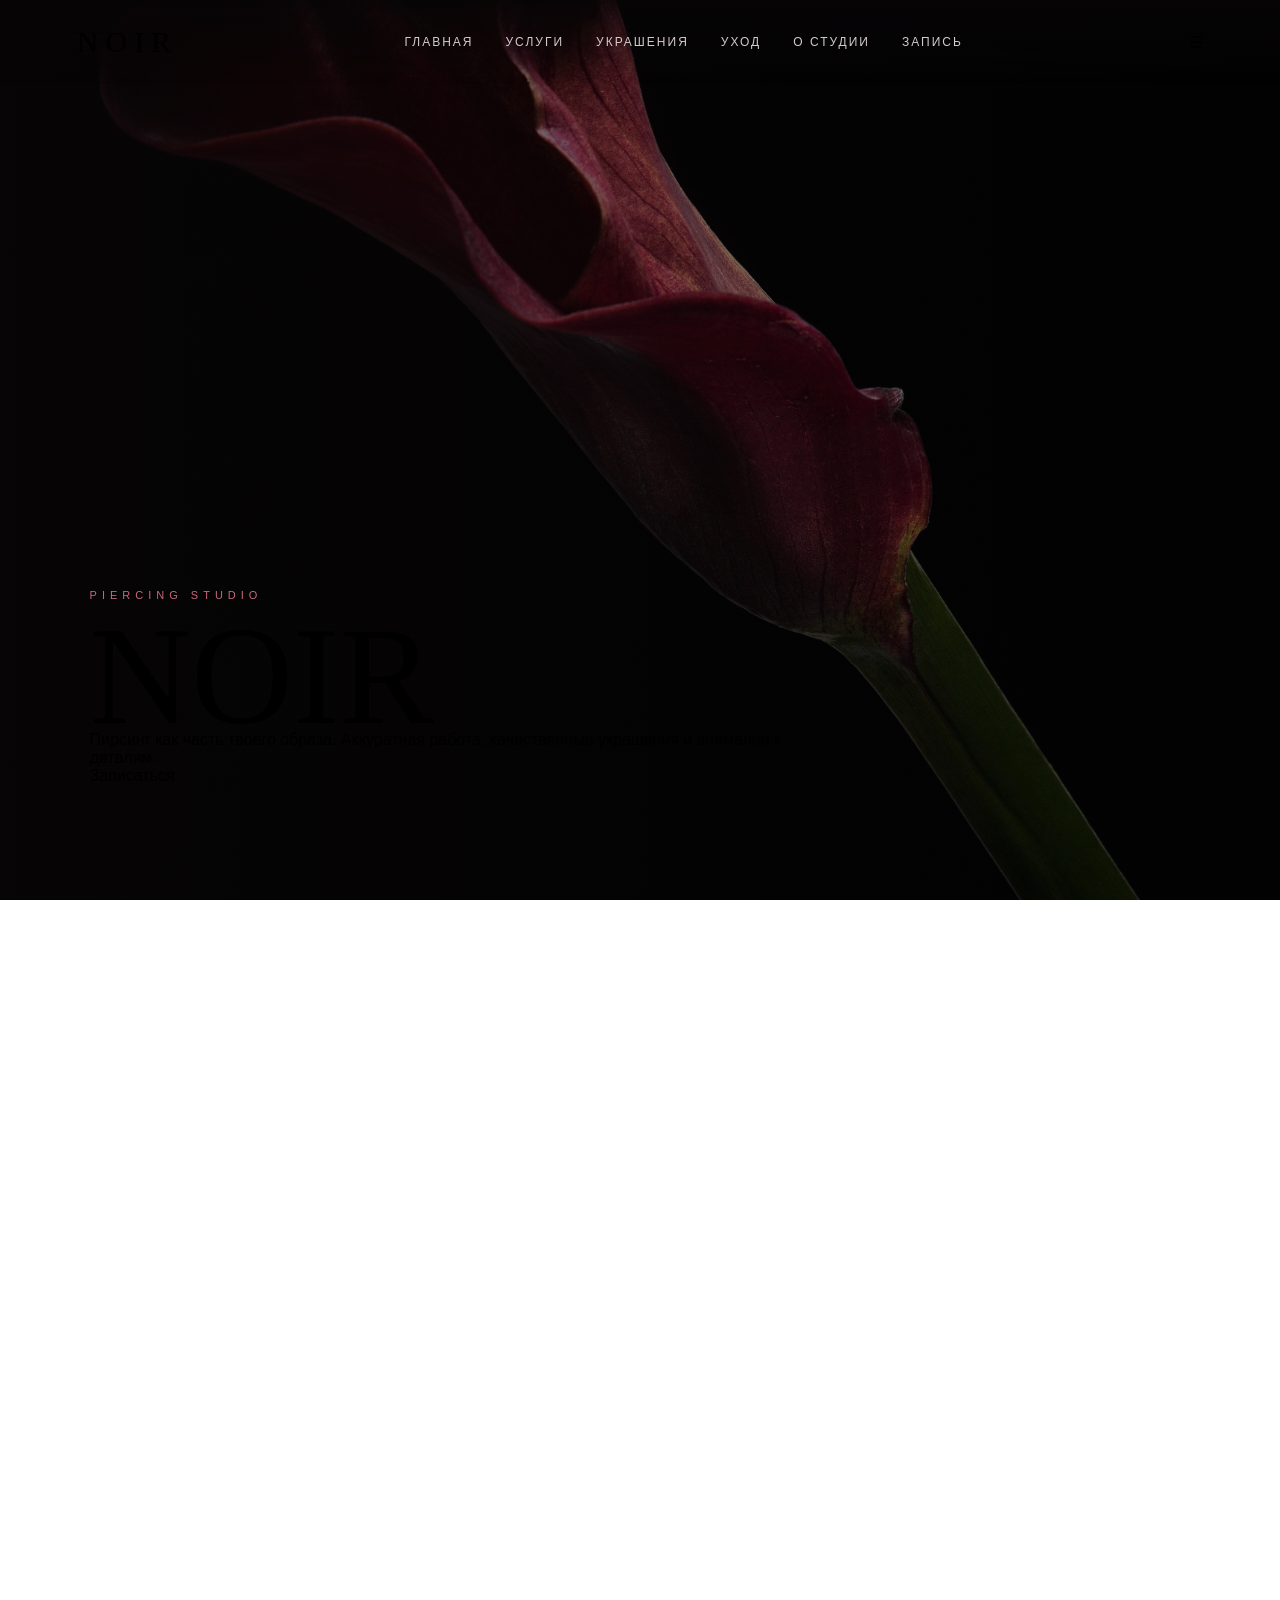
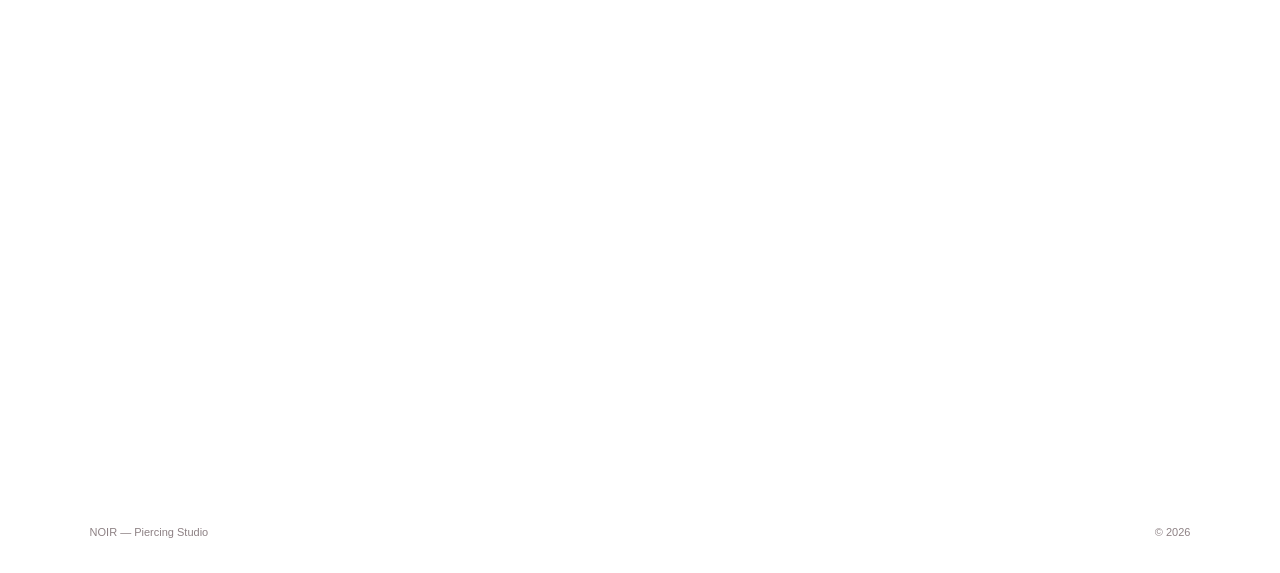
==== commit 96ff9af0: "Update piercing.html" ====
--- a/projects/piercing.html
+++ b/projects/piercing.html
@@ -2,710 +2,47 @@
 <html lang="ru">
 <head>
 <meta charset="UTF-8">
-<meta name="viewport" content="width=device-width, initial-scale=1.0">
+<meta name="viewport" content="width=device-width,initial-scale=1.0">
 
 <title>NOIR — Piercing Studio</title>
 
-<link rel="preconnect" href="https://fonts.googleapis.com">
-<link rel="preconnect" href="https://fonts.gstatic.com" crossorigin>
-
-<link href="https://fonts.googleapis.com/css2?family=Cormorant+Garamond:wght@400;500;600;700&family=Inter:wght@300;400;500;600&display=swap" rel="stylesheet">
-
-<style>
-
-:root {
-    --black: #070506;
-    --black-soft: #10090b;
-    --wine: #3b0715;
-    --burgundy: #5b0b1e;
-    --red: #7b1730;
-    --light: #eee7e5;
-    --muted: #b7aaad;
-}
-
-* {
-    margin: 0;
-    padding: 0;
-    box-sizing: border-box;
-}
-
-html {
-    scroll-behavior: smooth;
-}
-
-body {
-    background: var(--black);
-    color: var(--light);
-    font-family: "Inter", sans-serif;
-    overflow-x: hidden;
-}
-
-img {
-    display: block;
-    width: 100%;
-}
-
-a {
-    color: inherit;
-    text-decoration: none;
-}
-
-/* =========================
-   HEADER
-========================= */
-
-header {
-    position: fixed;
-    top: 0;
-    left: 0;
-    width: 100%;
-    z-index: 1000;
-
-    padding: 25px 6%;
-
-    display: flex;
-    justify-content: space-between;
-    align-items: center;
-
-    background: linear-gradient(
-        to bottom,
-        rgba(7,5,6,.85),
-        transparent
-    );
-
-    transition: .4s ease;
-}
-
-.logo {
-    font-family: "Cormorant Garamond", serif;
-    font-size: 30px;
-    letter-spacing: 7px;
-}
-
-nav {
-    display: flex;
-    gap: 32px;
-}
-
-nav a {
-    font-size: 12px;
-    letter-spacing: 2px;
-    text-transform: uppercase;
-    color: #d5cbcd;
-
-    position: relative;
-}
-
-nav a::after {
-    content: "";
-    position: absolute;
-    left: 0;
-    bottom: -7px;
-
-    width: 0;
-    height: 1px;
-
-    background: #c7687e;
-
-    transition: .35s ease;
-}
-
-nav a:hover::after {
-    width: 100%;
-}
-
-/* =========================
-   HERO
-========================= */
-
-.hero {
-    min-height: 100vh;
-
-    position: relative;
-
-    display: flex;
-    align-items: flex-end;
-
-    padding: 0 7% 9%;
-
-    overflow: hidden;
-}
-
-.hero::before {
-    content: "";
-
-    position: absolute;
-    inset: 0;
-
-    background:
-        linear-gradient(
-            90deg,
-            rgba(7,5,6,.94) 0%,
-            rgba(7,5,6,.55) 48%,
-            rgba(7,5,6,.2) 100%
-        ),
-        url("images/pexels-shliftik-7367854.jpg") center/cover no-repeat;
-
-    transform: scale(1.04);
-
-    animation: heroZoom 12s ease-in-out infinite alternate;
-}
-
-.hero::after {
-    content: "";
-
-    position: absolute;
-    inset: 0;
-
-    background:
-        linear-gradient(
-            to top,
-            var(--black) 0%,
-            transparent 35%
-        );
-}
-
-.hero-content {
-    position: relative;
-    z-index: 2;
-
-    max-width: 720px;
-
-    animation: heroAppear 1.2s ease forwards;
-}
-
-.eyebrow {
-    color: #c7687e;
-    text-transform: uppercase;
-    letter-spacing: 5px;
-    font-size: 11px;
-
-    margin-bottom: 20px;
-}
-
-h1 {
-    font-family: "Cormorant Garamond", serif;
-    font-size: clamp(70px, 11vw, 150px);
-    line-height: .78;
-    font-weight: 500;
-}
-
-.hero-text {
-    max-width: 500px;
-    color: var(--muted);
-    line-height: 1.8;
-    margin-top: 35px;
-}
-
-.hero-button {
-    display: inline-block;
-
-    margin-top: 35px;
-
-    padding: 15px 30px;
-
-    border: 1px solid #7b1730;
-
-    font-size: 11px;
-    letter-spacing: 3px;
-    text-transform: uppercase;
-
-    transition: .4s ease;
-}
-
-.hero-button:hover {
-    background: var(--burgundy);
-    transform: translateY(-4px);
-}
-
-/* =========================
-   GENERAL
-========================= */
-
-section {
-    padding: 120px 7%;
-}
-
-.section-label {
-    color: #a94a61;
-
-    font-size: 10px;
-    letter-spacing: 4px;
-    text-transform: uppercase;
-
-    margin-bottom: 18px;
-}
-
-.section-title {
-    font-family: "Cormorant Garamond", serif;
-    font-size: clamp(48px, 6vw, 82px);
-    font-weight: 500;
-    line-height: .95;
-}
-
-/* =========================
-   ABOUT
-========================= */
-
-.about {
-    display: grid;
-    grid-template-columns: 1fr 1fr;
-    gap: 9%;
-
-    align-items: center;
-}
-
-.about-image {
-    overflow: hidden;
-}
-
-.about-image img {
-    height: 620px;
-    object-fit: cover;
-
-    transition: transform 1s ease;
-}
-
-.about-image:hover img {
-    transform: scale(1.06);
-}
-
-.about-text p {
-    color: var(--muted);
-    line-height: 2;
-    margin-top: 35px;
-    max-width: 520px;
-}
-
-/* =========================
-   SERVICES
-========================= */
-
-.services {
-    background:
-        linear-gradient(
-            120deg,
-            #16080c,
-            #080506
-        );
-}
-
-.service-list {
-    margin-top: 70px;
-
-    border-top: 1px solid rgba(255,255,255,.1);
-}
-
-.service {
-    display: grid;
-    grid-template-columns: 70px 1fr auto;
-
-    align-items: center;
-
-    padding: 28px 0;
-
-    border-bottom: 1px solid rgba(255,255,255,.1);
-
-    transition: .4s ease;
-}
-
-.service:hover {
-    padding-left: 18px;
-    background: rgba(91,11,30,.15);
-}
-
-.service-number {
-    color: #8e344b;
-    font-size: 12px;
-}
-
-.service-name {
-    font-family: "Cormorant Garamond", serif;
-    font-size: 32px;
-}
-
-.service-price {
-    color: #bdaeb1;
-    font-size: 13px;
-}
-
-/* =========================
-   IMAGE BREAK
-========================= */
-
-.image-break {
-    height: 65vh;
-
-    position: relative;
-
-    display: flex;
-    align-items: center;
-
-    overflow: hidden;
-
-    background:
-        linear-gradient(
-            90deg,
-            rgba(7,5,6,.75),
-            rgba(7,5,6,.15)
-        ),
-        url("images/pexels-shliftik-7367926.jpg") center/cover no-repeat;
-
-    background-attachment: fixed;
-}
-
-.image-break-content {
-    padding-left: 7%;
-    position: relative;
-    z-index: 2;
-}
-
-.image-break h2 {
-    font-family: "Cormorant Garamond", serif;
-    font-size: clamp(55px, 8vw, 110px);
-    font-weight: 500;
-}
-
-/* =========================
-   JEWELRY
-========================= */
-
-.jewelry-grid {
-    display: grid;
-    grid-template-columns: repeat(3, 1fr);
-
-    gap: 20px;
-
-    margin-top: 70px;
-}
-
-.jewelry-card {
-    min-height: 330px;
-
-    padding: 35px;
-
-    background:
-        linear-gradient(
-            145deg,
-            #210912,
-            #0d0809
-        );
-
-    border: 1px solid rgba(255,255,255,.07);
-
-    display: flex;
-    flex-direction: column;
-    justify-content: flex-end;
-
-    transition: .5s ease;
-}
-
-.jewelry-card:hover {
-    transform: translateY(-10px);
-    border-color: rgba(123,23,48,.7);
-}
-
-.jewelry-card h3 {
-    font-family: "Cormorant Garamond", serif;
-    font-size: 38px;
-    margin-bottom: 10px;
-}
-
-.jewelry-card p {
-    color: var(--muted);
-    line-height: 1.7;
-    font-size: 14px;
-}
-
-/* =========================
-   GALLERY
-========================= */
-
-.gallery {
-    padding-bottom: 150px;
-}
-
-.gallery-grid {
-    margin-top: 70px;
-
-    display: grid;
-    grid-template-columns: 1.2fr .8fr;
-
-    gap: 20px;
-}
-
-.gallery-item {
-    overflow: hidden;
-    position: relative;
-}
-
-.gallery-item img {
-    height: 520px;
-    object-fit: cover;
-
-    transition: transform 1s ease;
-}
-
-.gallery-item.small img {
-    height: 520px;
-}
-
-.gallery-item:hover img {
-    transform: scale(1.07);
-}
-
-.gallery-item::after {
-    content: "";
-
-    position: absolute;
-    inset: 0;
-
-    background: rgba(91,11,30,.15);
-
-    opacity: 0;
-
-    transition: .5s ease;
-}
-
-.gallery-item:hover::after {
-    opacity: 1;
-}
-
-/* =========================
-   BOOKING
-========================= */
-
-.booking {
-    min-height: 65vh;
-
-    display: flex;
-    flex-direction: column;
-
-    justify-content: center;
-
-    background:
-        radial-gradient(
-            circle at center,
-            #3a0b18,
-            #080506 65%
-        );
-
-    text-align: center;
-}
-
-.booking h2 {
-    font-family: "Cormorant Garamond", serif;
-    font-size: clamp(60px, 9vw, 120px);
-    font-weight: 500;
-}
-
-.booking p {
-    max-width: 480px;
-    margin: 30px auto;
-
-    color: var(--muted);
-    line-height: 1.8;
-}
-
-.booking-button {
-    align-self: center;
-
-    border: 1px solid #7b1730;
-
-    padding: 16px 35px;
-
-    text-transform: uppercase;
-    letter-spacing: 3px;
-    font-size: 11px;
-
-    transition: .4s ease;
-}
-
-.booking-button:hover {
-    background: #7b1730;
-    transform: translateY(-4px);
-}
-
-/* =========================
-   FOOTER
-========================= */
-
-footer {
-    padding: 35px 7%;
-
-    display: flex;
-    justify-content: space-between;
-
-    border-top: 1px solid rgba(255,255,255,.08);
-
-    color: #8d8184;
-
-    font-size: 11px;
-}
-
-/* =========================
-   SCROLL ANIMATION
-========================= */
-
-.reveal {
-    opacity: 0;
-    transform: translateY(60px);
-
-    transition:
-        opacity .9s ease,
-        transform .9s ease;
-}
-
-.reveal.active {
-    opacity: 1;
-    transform: translateY(0);
-}
-
-/* =========================
-   KEYFRAMES
-========================= */
-
-@keyframes heroAppear {
-
-    from {
-        opacity: 0;
-        transform: translateY(35px);
-    }
-
-    to {
-        opacity: 1;
-        transform: translateY(0);
-    }
-
-}
-
-@keyframes heroZoom {
-
-    from {
-        transform: scale(1.04);
-    }
-
-    to {
-        transform: scale(1.1);
-    }
-
-}
-
-/* =========================
-   MOBILE
-========================= */
-
-@media (max-width: 800px) {
-
-    header {
-        padding: 20px;
-    }
-
-    nav {
-        display: none;
-    }
-
-    .hero {
-        padding: 0 25px 70px;
-    }
-
-    .hero::before {
-        background:
-            linear-gradient(
-                to top,
-                rgba(7,5,6,.95),
-                rgba(7,5,6,.35)
-            ),
-            url("images/pexels-shliftik-7367854.jpg") center/cover no-repeat;
-    }
-
-    section {
-        padding: 90px 25px;
-    }
-
-    .about {
-        grid-template-columns: 1fr;
-    }
-
-    .about-image img {
-        height: 480px;
-    }
-
-    .service {
-        grid-template-columns: 40px 1fr;
-        gap: 10px;
-    }
-
-    .service-price {
-        grid-column: 2;
-    }
-
-    .jewelry-grid {
-        grid-template-columns: 1fr;
-    }
-
-    .gallery-grid {
-        grid-template-columns: 1fr;
-    }
-
-    .gallery-item img,
-    .gallery-item.small img {
-        height: 430px;
-    }
-
-    .image-break {
-        background-attachment: scroll;
-    }
-
-    footer {
-        flex-direction: column;
-        gap: 10px;
-    }
-
-}
-
-</style>
+<link rel="stylesheet" href="style.css">
 </head>
 
 <body>
 
 <header>
-
-    <div class="logo">NOIR</div>
+    <a class="logo" href="piercing.html">NOIR</a>
 
     <nav>
-        <a href="#about">О студии</a>
-        <a href="#services">Услуги</a>
-        <a href="#jewelry">Украшения</a>
-        <a href="#booking">Запись</a>
+        <a class="active" href="piercing.html">Главная</a>
+        <a href="services.html">Услуги</a>
+        <a href="jewelry.html">Украшения</a>
+        <a href="care.html">Уход</a>
+        <a href="about.html">О студии</a>
+        <a href="booking.html">Запись</a>
     </nav>
 
+    <div class="menu">☰</div>
 </header>
 
-
 <main>
-
-<!-- HERO -->
 
 <section class="hero">
 
     <div class="hero-content">
 
-        <div class="eyebrow">
-            Piercing studio
-        </div>
+        <div class="eyebrow">Piercing studio</div>
 
-        <h1>
-            NOIR
-        </h1>
+        <h1>NOIR</h1>
 
-        <p class="hero-text">
+        <p>
             Пирсинг как часть твоего образа.
-            Чистая работа, аккуратная эстетика
-            и украшения, которые хочется носить.
+            Аккуратная работа, качественные украшения
+            и внимание к деталям.
         </p>
 
-        <a href="#booking" class="hero-button">
+        <a class="button" href="booking.html">
             Записаться
         </a>
 
@@ -713,222 +50,88 @@
 
 </section>
 
+<section class="section reveal">
 
-<!-- ABOUT -->
+    <div class="info">
 
-<section class="about reveal" id="about">
+        <div>
+            <div class="label">NOIR</div>
 
-    <div class="about-image">
+            <h2>
+                Не просто<br>
+                прокол.
+            </h2>
 
-        <img
-            src="images/pexels-shliftik-7367926.jpg"
-            alt="Цветок"
-        >
+            <p>
+                Мы создаём образ вокруг украшения —
+                от первого прокола до полностью собранного
+                ear-проекта.
+            </p>
 
-    </div>
-
-    <div class="about-text">
-
-        <div class="section-label">
-            About
+            <a class="button" href="about.html">
+                О студии
+            </a>
         </div>
 
-        <h2 class="section-title">
-            Тишина.<br>
-            Металл.<br>
-            Детали.
-        </h2>
-
-        <p>
-            NOIR — пространство для тех,
-            кто воспринимает пирсинг не просто
-            как процедуру, а как деталь собственного стиля.
-        </p>
-
-        <p>
-            Работаем аккуратно, внимательно
-            и без лишнего пафоса.
-        </p>
-
-    </div>
-
-</section>
-
-
-<!-- SERVICES -->
-
-<section class="services reveal" id="services">
-
-    <div class="section-label">
-        Services
-    </div>
-
-    <h2 class="section-title">
-        Услуги
-    </h2>
-
-    <div class="service-list">
-
-        <div class="service">
-            <div class="service-number">01</div>
-            <div class="service-name">Мочка уха</div>
-            <div class="service-price">от 1 500 ₽</div>
-        </div>
-
-        <div class="service">
-            <div class="service-number">02</div>
-            <div class="service-name">Хрящ</div>
-            <div class="service-price">от 2 000 ₽</div>
-        </div>
-
-        <div class="service">
-            <div class="service-number">03</div>
-            <div class="service-name">Нос</div>
-            <div class="service-price">от 2 000 ₽</div>
-        </div>
-
-        <div class="service">
-            <div class="service-number">04</div>
-            <div class="service-name">Сложный прокол</div>
-            <div class="service-price">от 2 500 ₽</div>
+        <div class="photo">
+            <img
+                src="images/pexels-shliftik-7367926.jpg"
+                alt="Деталь"
+            >
         </div>
 
     </div>
 
 </section>
 
+<section class="section dark reveal">
 
-<!-- IMAGE BREAK -->
+    <div class="label">Services</div>
 
-<section class="image-break reveal">
+    <h2>Что делаем</h2>
 
-    <div class="image-break-content">
+    <div class="grid" style="margin-top:60px">
 
-        <div class="section-label">
-            Details
+        <div class="card">
+            <h3>Уши</h3>
+            <p>
+                Мочка, хрящ, helix, conch,
+                tragus и другие варианты.
+            </p>
         </div>
 
-        <h2>
-            Красота<br>
-            в деталях.
-        </h2>
-
-    </div>
-
-</section>
-
-
-<!-- JEWELRY -->
-
-<section id="jewelry" class="reveal">
-
-    <div class="section-label">
-        Jewelry
-    </div>
-
-    <h2 class="section-title">
-        Украшения
-    </h2>
-
-    <div class="jewelry-grid">
-
-        <div class="jewelry-card">
-
-            <h3>Титан</h3>
-
+        <div class="card">
+            <h3>Нос</h3>
             <p>
-                Лаконичные украшения
-                для первичного прокола
-                и повседневной носки.
+                Аккуратные проколы и подбор
+                подходящего украшения.
             </p>
-
         </div>
 
-        <div class="jewelry-card">
-
-            <h3>Золото</h3>
-
+        <div class="card">
+            <h3>Jewelry</h3>
             <p>
-                Акцентные украшения
-                для тех, кто хочет
-                добавить немного блеска.
+                Титан, золото и минималистичные
+                украшения для разных стилей.
             </p>
-
-        </div>
-
-        <div class="jewelry-card">
-
-            <h3>Минимализм</h3>
-
-            <p>
-                Маленькие формы,
-                которые легко вписываются
-                в любой образ.
-            </p>
-
         </div>
 
     </div>
 
 </section>
 
+<section class="cta reveal">
 
-<!-- GALLERY -->
+    <div class="label">Booking</div>
 
-<section class="gallery reveal">
-
-    <div class="section-label">
-        Atmosphere
-    </div>
-
-    <h2 class="section-title">
-        Атмосфера NOIR
-    </h2>
-
-    <div class="gallery-grid">
-
-        <div class="gallery-item">
-
-            <img
-                src="images/pexels-shliftik-7367854.jpg"
-                alt="Красный цветок"
-            >
-
-        </div>
-
-        <div class="gallery-item small">
-
-            <img
-                src="images/pexels-shliftik-7367926.jpg"
-                alt="Красная лилия"
-            >
-
-        </div>
-
-    </div>
-
-</section>
-
-
-<!-- BOOKING -->
-
-<section class="booking reveal" id="booking">
-
-    <div class="section-label">
-        Booking
-    </div>
-
-    <h2>
-        Готова?
-    </h2>
+    <h2>Готова?</h2>
 
     <p>
-        Напиши нам, расскажи какой прокол
-        хочешь сделать — подберём украшение
-        и удобное время.
+        Выбери услугу и оставь заявку.
+        Обсудим идею и подберём украшение.
     </p>
 
-    <a href="#" class="booking-button">
+    <a class="button" href="booking.html">
         Записаться
     </a>
 
@@ -936,51 +139,12 @@
 
 </main>
 
-
 <footer>
-
     <span>NOIR — Piercing Studio</span>
-
     <span>© 2026</span>
-
 </footer>
 
-
-<script>
-
-const reveals = document.querySelectorAll(".reveal");
-
-const observer = new IntersectionObserver(
-
-    (entries) => {
-
-        entries.forEach((entry) => {
-
-            if (entry.isIntersecting) {
-
-                entry.target.classList.add("active");
-
-                observer.unobserve(entry.target);
-
-            }
-
-        });
-
-    },
-
-    {
-        threshold: 0.12
-    }
-
-);
-
-reveals.forEach((element) => {
-
-    observer.observe(element);
-
-});
-
-</script>
+<script src="script.js"></script>
 
 </body>
-</html>
+</html
--- a/projects/style.css
+++ b/projects/style.css
@@ -0,0 +1,986 @@
+<!DOCTYPE html>
+<html lang="ru">
+<head>
+<meta charset="UTF-8">
+<meta name="viewport" content="width=device-width, initial-scale=1.0">
+
+<title>NOIR — Piercing Studio</title>
+
+<link rel="preconnect" href="https://fonts.googleapis.com">
+<link rel="preconnect" href="https://fonts.gstatic.com" crossorigin>
+
+<link href="https://fonts.googleapis.com/css2?family=Cormorant+Garamond:wght@400;500;600;700&family=Inter:wght@300;400;500;600&display=swap" rel="stylesheet">
+
+<style>
+
+:root {
+    --black: #070506;
+    --black-soft: #10090b;
+    --wine: #3b0715;
+    --burgundy: #5b0b1e;
+    --red: #7b1730;
+    --light: #eee7e5;
+    --muted: #b7aaad;
+}
+
+* {
+    margin: 0;
+    padding: 0;
+    box-sizing: border-box;
+}
+
+html {
+    scroll-behavior: smooth;
+}
+
+body {
+    background: var(--black);
+    color: var(--light);
+    font-family: "Inter", sans-serif;
+    overflow-x: hidden;
+}
+
+img {
+    display: block;
+    width: 100%;
+}
+
+a {
+    color: inherit;
+    text-decoration: none;
+}
+
+/* =========================
+   HEADER
+========================= */
+
+header {
+    position: fixed;
+    top: 0;
+    left: 0;
+    width: 100%;
+    z-index: 1000;
+
+    padding: 25px 6%;
+
+    display: flex;
+    justify-content: space-between;
+    align-items: center;
+
+    background: linear-gradient(
+        to bottom,
+        rgba(7,5,6,.85),
+        transparent
+    );
+
+    transition: .4s ease;
+}
+
+.logo {
+    font-family: "Cormorant Garamond", serif;
+    font-size: 30px;
+    letter-spacing: 7px;
+}
+
+nav {
+    display: flex;
+    gap: 32px;
+}
+
+nav a {
+    font-size: 12px;
+    letter-spacing: 2px;
+    text-transform: uppercase;
+    color: #d5cbcd;
+
+    position: relative;
+}
+
+nav a::after {
+    content: "";
+    position: absolute;
+    left: 0;
+    bottom: -7px;
+
+    width: 0;
+    height: 1px;
+
+    background: #c7687e;
+
+    transition: .35s ease;
+}
+
+nav a:hover::after {
+    width: 100%;
+}
+
+/* =========================
+   HERO
+========================= */
+
+.hero {
+    min-height: 100vh;
+
+    position: relative;
+
+    display: flex;
+    align-items: flex-end;
+
+    padding: 0 7% 9%;
+
+    overflow: hidden;
+}
+
+.hero::before {
+    content: "";
+
+    position: absolute;
+    inset: 0;
+
+    background:
+        linear-gradient(
+            90deg,
+            rgba(7,5,6,.94) 0%,
+            rgba(7,5,6,.55) 48%,
+            rgba(7,5,6,.2) 100%
+        ),
+        url("images/pexels-shliftik-7367854.jpg") center/cover no-repeat;
+
+    transform: scale(1.04);
+
+    animation: heroZoom 12s ease-in-out infinite alternate;
+}
+
+.hero::after {
+    content: "";
+
+    position: absolute;
+    inset: 0;
+
+    background:
+        linear-gradient(
+            to top,
+            var(--black) 0%,
+            transparent 35%
+        );
+}
+
+.hero-content {
+    position: relative;
+    z-index: 2;
+
+    max-width: 720px;
+
+    animation: heroAppear 1.2s ease forwards;
+}
+
+.eyebrow {
+    color: #c7687e;
+    text-transform: uppercase;
+    letter-spacing: 5px;
+    font-size: 11px;
+
+    margin-bottom: 20px;
+}
+
+h1 {
+    font-family: "Cormorant Garamond", serif;
+    font-size: clamp(70px, 11vw, 150px);
+    line-height: .78;
+    font-weight: 500;
+}
+
+.hero-text {
+    max-width: 500px;
+    color: var(--muted);
+    line-height: 1.8;
+    margin-top: 35px;
+}
+
+.hero-button {
+    display: inline-block;
+
+    margin-top: 35px;
+
+    padding: 15px 30px;
+
+    border: 1px solid #7b1730;
+
+    font-size: 11px;
+    letter-spacing: 3px;
+    text-transform: uppercase;
+
+    transition: .4s ease;
+}
+
+.hero-button:hover {
+    background: var(--burgundy);
+    transform: translateY(-4px);
+}
+
+/* =========================
+   GENERAL
+========================= */
+
+section {
+    padding: 120px 7%;
+}
+
+.section-label {
+    color: #a94a61;
+
+    font-size: 10px;
+    letter-spacing: 4px;
+    text-transform: uppercase;
+
+    margin-bottom: 18px;
+}
+
+.section-title {
+    font-family: "Cormorant Garamond", serif;
+    font-size: clamp(48px, 6vw, 82px);
+    font-weight: 500;
+    line-height: .95;
+}
+
+/* =========================
+   ABOUT
+========================= */
+
+.about {
+    display: grid;
+    grid-template-columns: 1fr 1fr;
+    gap: 9%;
+
+    align-items: center;
+}
+
+.about-image {
+    overflow: hidden;
+}
+
+.about-image img {
+    height: 620px;
+    object-fit: cover;
+
+    transition: transform 1s ease;
+}
+
+.about-image:hover img {
+    transform: scale(1.06);
+}
+
+.about-text p {
+    color: var(--muted);
+    line-height: 2;
+    margin-top: 35px;
+    max-width: 520px;
+}
+
+/* =========================
+   SERVICES
+========================= */
+
+.services {
+    background:
+        linear-gradient(
+            120deg,
+            #16080c,
+            #080506
+        );
+}
+
+.service-list {
+    margin-top: 70px;
+
+    border-top: 1px solid rgba(255,255,255,.1);
+}
+
+.service {
+    display: grid;
+    grid-template-columns: 70px 1fr auto;
+
+    align-items: center;
+
+    padding: 28px 0;
+
+    border-bottom: 1px solid rgba(255,255,255,.1);
+
+    transition: .4s ease;
+}
+
+.service:hover {
+    padding-left: 18px;
+    background: rgba(91,11,30,.15);
+}
+
+.service-number {
+    color: #8e344b;
+    font-size: 12px;
+}
+
+.service-name {
+    font-family: "Cormorant Garamond", serif;
+    font-size: 32px;
+}
+
+.service-price {
+    color: #bdaeb1;
+    font-size: 13px;
+}
+
+/* =========================
+   IMAGE BREAK
+========================= */
+
+.image-break {
+    height: 65vh;
+
+    position: relative;
+
+    display: flex;
+    align-items: center;
+
+    overflow: hidden;
+
+    background:
+        linear-gradient(
+            90deg,
+            rgba(7,5,6,.75),
+            rgba(7,5,6,.15)
+        ),
+        url("images/pexels-shliftik-7367926.jpg") center/cover no-repeat;
+
+    background-attachment: fixed;
+}
+
+.image-break-content {
+    padding-left: 7%;
+    position: relative;
+    z-index: 2;
+}
+
+.image-break h2 {
+    font-family: "Cormorant Garamond", serif;
+    font-size: clamp(55px, 8vw, 110px);
+    font-weight: 500;
+}
+
+/* =========================
+   JEWELRY
+========================= */
+
+.jewelry-grid {
+    display: grid;
+    grid-template-columns: repeat(3, 1fr);
+
+    gap: 20px;
+
+    margin-top: 70px;
+}
+
+.jewelry-card {
+    min-height: 330px;
+
+    padding: 35px;
+
+    background:
+        linear-gradient(
+            145deg,
+            #210912,
+            #0d0809
+        );
+
+    border: 1px solid rgba(255,255,255,.07);
+
+    display: flex;
+    flex-direction: column;
+    justify-content: flex-end;
+
+    transition: .5s ease;
+}
+
+.jewelry-card:hover {
+    transform: translateY(-10px);
+    border-color: rgba(123,23,48,.7);
+}
+
+.jewelry-card h3 {
+    font-family: "Cormorant Garamond", serif;
+    font-size: 38px;
+    margin-bottom: 10px;
+}
+
+.jewelry-card p {
+    color: var(--muted);
+    line-height: 1.7;
+    font-size: 14px;
+}
+
+/* =========================
+   GALLERY
+========================= */
+
+.gallery {
+    padding-bottom: 150px;
+}
+
+.gallery-grid {
+    margin-top: 70px;
+
+    display: grid;
+    grid-template-columns: 1.2fr .8fr;
+
+    gap: 20px;
+}
+
+.gallery-item {
+    overflow: hidden;
+    position: relative;
+}
+
+.gallery-item img {
+    height: 520px;
+    object-fit: cover;
+
+    transition: transform 1s ease;
+}
+
+.gallery-item.small img {
+    height: 520px;
+}
+
+.gallery-item:hover img {
+    transform: scale(1.07);
+}
+
+.gallery-item::after {
+    content: "";
+
+    position: absolute;
+    inset: 0;
+
+    background: rgba(91,11,30,.15);
+
+    opacity: 0;
+
+    transition: .5s ease;
+}
+
+.gallery-item:hover::after {
+    opacity: 1;
+}
+
+/* =========================
+   BOOKING
+========================= */
+
+.booking {
+    min-height: 65vh;
+
+    display: flex;
+    flex-direction: column;
+
+    justify-content: center;
+
+    background:
+        radial-gradient(
+            circle at center,
+            #3a0b18,
+            #080506 65%
+        );
+
+    text-align: center;
+}
+
+.booking h2 {
+    font-family: "Cormorant Garamond", serif;
+    font-size: clamp(60px, 9vw, 120px);
+    font-weight: 500;
+}
+
+.booking p {
+    max-width: 480px;
+    margin: 30px auto;
+
+    color: var(--muted);
+    line-height: 1.8;
+}
+
+.booking-button {
+    align-self: center;
+
+    border: 1px solid #7b1730;
+
+    padding: 16px 35px;
+
+    text-transform: uppercase;
+    letter-spacing: 3px;
+    font-size: 11px;
+
+    transition: .4s ease;
+}
+
+.booking-button:hover {
+    background: #7b1730;
+    transform: translateY(-4px);
+}
+
+/* =========================
+   FOOTER
+========================= */
+
+footer {
+    padding: 35px 7%;
+
+    display: flex;
+    justify-content: space-between;
+
+    border-top: 1px solid rgba(255,255,255,.08);
+
+    color: #8d8184;
+
+    font-size: 11px;
+}
+
+/* =========================
+   SCROLL ANIMATION
+========================= */
+
+.reveal {
+    opacity: 0;
+    transform: translateY(60px);
+
+    transition:
+        opacity .9s ease,
+        transform .9s ease;
+}
+
+.reveal.active {
+    opacity: 1;
+    transform: translateY(0);
+}
+
+/* =========================
+   KEYFRAMES
+========================= */
+
+@keyframes heroAppear {
+
+    from {
+        opacity: 0;
+        transform: translateY(35px);
+    }
+
+    to {
+        opacity: 1;
+        transform: translateY(0);
+    }
+
+}
+
+@keyframes heroZoom {
+
+    from {
+        transform: scale(1.04);
+    }
+
+    to {
+        transform: scale(1.1);
+    }
+
+}
+
+/* =========================
+   MOBILE
+========================= */
+
+@media (max-width: 800px) {
+
+    header {
+        padding: 20px;
+    }
+
+    nav {
+        display: none;
+    }
+
+    .hero {
+        padding: 0 25px 70px;
+    }
+
+    .hero::before {
+        background:
+            linear-gradient(
+                to top,
+                rgba(7,5,6,.95),
+                rgba(7,5,6,.35)
+            ),
+            url("images/pexels-shliftik-7367854.jpg") center/cover no-repeat;
+    }
+
+    section {
+        padding: 90px 25px;
+    }
+
+    .about {
+        grid-template-columns: 1fr;
+    }
+
+    .about-image img {
+        height: 480px;
+    }
+
+    .service {
+        grid-template-columns: 40px 1fr;
+        gap: 10px;
+    }
+
+    .service-price {
+        grid-column: 2;
+    }
+
+    .jewelry-grid {
+        grid-template-columns: 1fr;
+    }
+
+    .gallery-grid {
+        grid-template-columns: 1fr;
+    }
+
+    .gallery-item img,
+    .gallery-item.small img {
+        height: 430px;
+    }
+
+    .image-break {
+        background-attachment: scroll;
+    }
+
+    footer {
+        flex-direction: column;
+        gap: 10px;
+    }
+
+}
+
+</style>
+</head>
+
+<body>
+
+<header>
+
+    <div class="logo">NOIR</div>
+
+    <nav>
+        <a href="#about">О студии</a>
+        <a href="#services">Услуги</a>
+        <a href="#jewelry">Украшения</a>
+        <a href="#booking">Запись</a>
+    </nav>
+
+</header>
+
+
+<main>
+
+<!-- HERO -->
+
+<section class="hero">
+
+    <div class="hero-content">
+
+        <div class="eyebrow">
+            Piercing studio
+        </div>
+
+        <h1>
+            NOIR
+        </h1>
+
+        <p class="hero-text">
+            Пирсинг как часть твоего образа.
+            Чистая работа, аккуратная эстетика
+            и украшения, которые хочется носить.
+        </p>
+
+        <a href="#booking" class="hero-button">
+            Записаться
+        </a>
+
+    </div>
+
+</section>
+
+
+<!-- ABOUT -->
+
+<section class="about reveal" id="about">
+
+    <div class="about-image">
+
+        <img
+            src="images/pexels-shliftik-7367926.jpg"
+            alt="Цветок"
+        >
+
+    </div>
+
+    <div class="about-text">
+
+        <div class="section-label">
+            About
+        </div>
+
+        <h2 class="section-title">
+            Тишина.<br>
+            Металл.<br>
+            Детали.
+        </h2>
+
+        <p>
+            NOIR — пространство для тех,
+            кто воспринимает пирсинг не просто
+            как процедуру, а как деталь собственного стиля.
+        </p>
+
+        <p>
+            Работаем аккуратно, внимательно
+            и без лишнего пафоса.
+        </p>
+
+    </div>
+
+</section>
+
+
+<!-- SERVICES -->
+
+<section class="services reveal" id="services">
+
+    <div class="section-label">
+        Services
+    </div>
+
+    <h2 class="section-title">
+        Услуги
+    </h2>
+
+    <div class="service-list">
+
+        <div class="service">
+            <div class="service-number">01</div>
+            <div class="service-name">Мочка уха</div>
+            <div class="service-price">от 1 500 ₽</div>
+        </div>
+
+        <div class="service">
+            <div class="service-number">02</div>
+            <div class="service-name">Хрящ</div>
+            <div class="service-price">от 2 000 ₽</div>
+        </div>
+
+        <div class="service">
+            <div class="service-number">03</div>
+            <div class="service-name">Нос</div>
+            <div class="service-price">от 2 000 ₽</div>
+        </div>
+
+        <div class="service">
+            <div class="service-number">04</div>
+            <div class="service-name">Сложный прокол</div>
+            <div class="service-price">от 2 500 ₽</div>
+        </div>
+
+    </div>
+
+</section>
+
+
+<!-- IMAGE BREAK -->
+
+<section class="image-break reveal">
+
+    <div class="image-break-content">
+
+        <div class="section-label">
+            Details
+        </div>
+
+        <h2>
+            Красота<br>
+            в деталях.
+        </h2>
+
+    </div>
+
+</section>
+
+
+<!-- JEWELRY -->
+
+<section id="jewelry" class="reveal">
+
+    <div class="section-label">
+        Jewelry
+    </div>
+
+    <h2 class="section-title">
+        Украшения
+    </h2>
+
+    <div class="jewelry-grid">
+
+        <div class="jewelry-card">
+
+            <h3>Титан</h3>
+
+            <p>
+                Лаконичные украшения
+                для первичного прокола
+                и повседневной носки.
+            </p>
+
+        </div>
+
+        <div class="jewelry-card">
+
+            <h3>Золото</h3>
+
+            <p>
+                Акцентные украшения
+                для тех, кто хочет
+                добавить немного блеска.
+            </p>
+
+        </div>
+
+        <div class="jewelry-card">
+
+            <h3>Минимализм</h3>
+
+            <p>
+                Маленькие формы,
+                которые легко вписываются
+                в любой образ.
+            </p>
+
+        </div>
+
+    </div>
+
+</section>
+
+
+<!-- GALLERY -->
+
+<section class="gallery reveal">
+
+    <div class="section-label">
+        Atmosphere
+    </div>
+
+    <h2 class="section-title">
+        Атмосфера NOIR
+    </h2>
+
+    <div class="gallery-grid">
+
+        <div class="gallery-item">
+
+            <img
+                src="images/pexels-shliftik-7367854.jpg"
+                alt="Красный цветок"
+            >
+
+        </div>
+
+        <div class="gallery-item small">
+
+            <img
+                src="images/pexels-shliftik-7367926.jpg"
+                alt="Красная лилия"
+            >
+
+        </div>
+
+    </div>
+
+</section>
+
+
+<!-- BOOKING -->
+
+<section class="booking reveal" id="booking">
+
+    <div class="section-label">
+        Booking
+    </div>
+
+    <h2>
+        Готова?
+    </h2>
+
+    <p>
+        Напиши нам, расскажи какой прокол
+        хочешь сделать — подберём украшение
+        и удобное время.
+    </p>
+
+    <a href="#" class="booking-button">
+        Записаться
+    </a>
+
+</section>
+
+</main>
+
+
+<footer>
+
+    <span>NOIR — Piercing Studio</span>
+
+    <span>© 2026</span>
+
+</footer>
+
+
+<script>
+
+const reveals = document.querySelectorAll(".reveal");
+
+const observer = new IntersectionObserver(
+
+    (entries) => {
+
+        entries.forEach((entry) => {
+
+            if (entry.isIntersecting) {
+
+                entry.target.classList.add("active");
+
+                observer.unobserve(entry.target);
+
+            }
+
+        });
+
+    },
+
+    {
+        threshold: 0.12
+    }
+
+);
+
+reveals.forEach((element) => {
+
+    observer.observe(element);
+
+});
+
+</script>
+
+</body>
+</html>
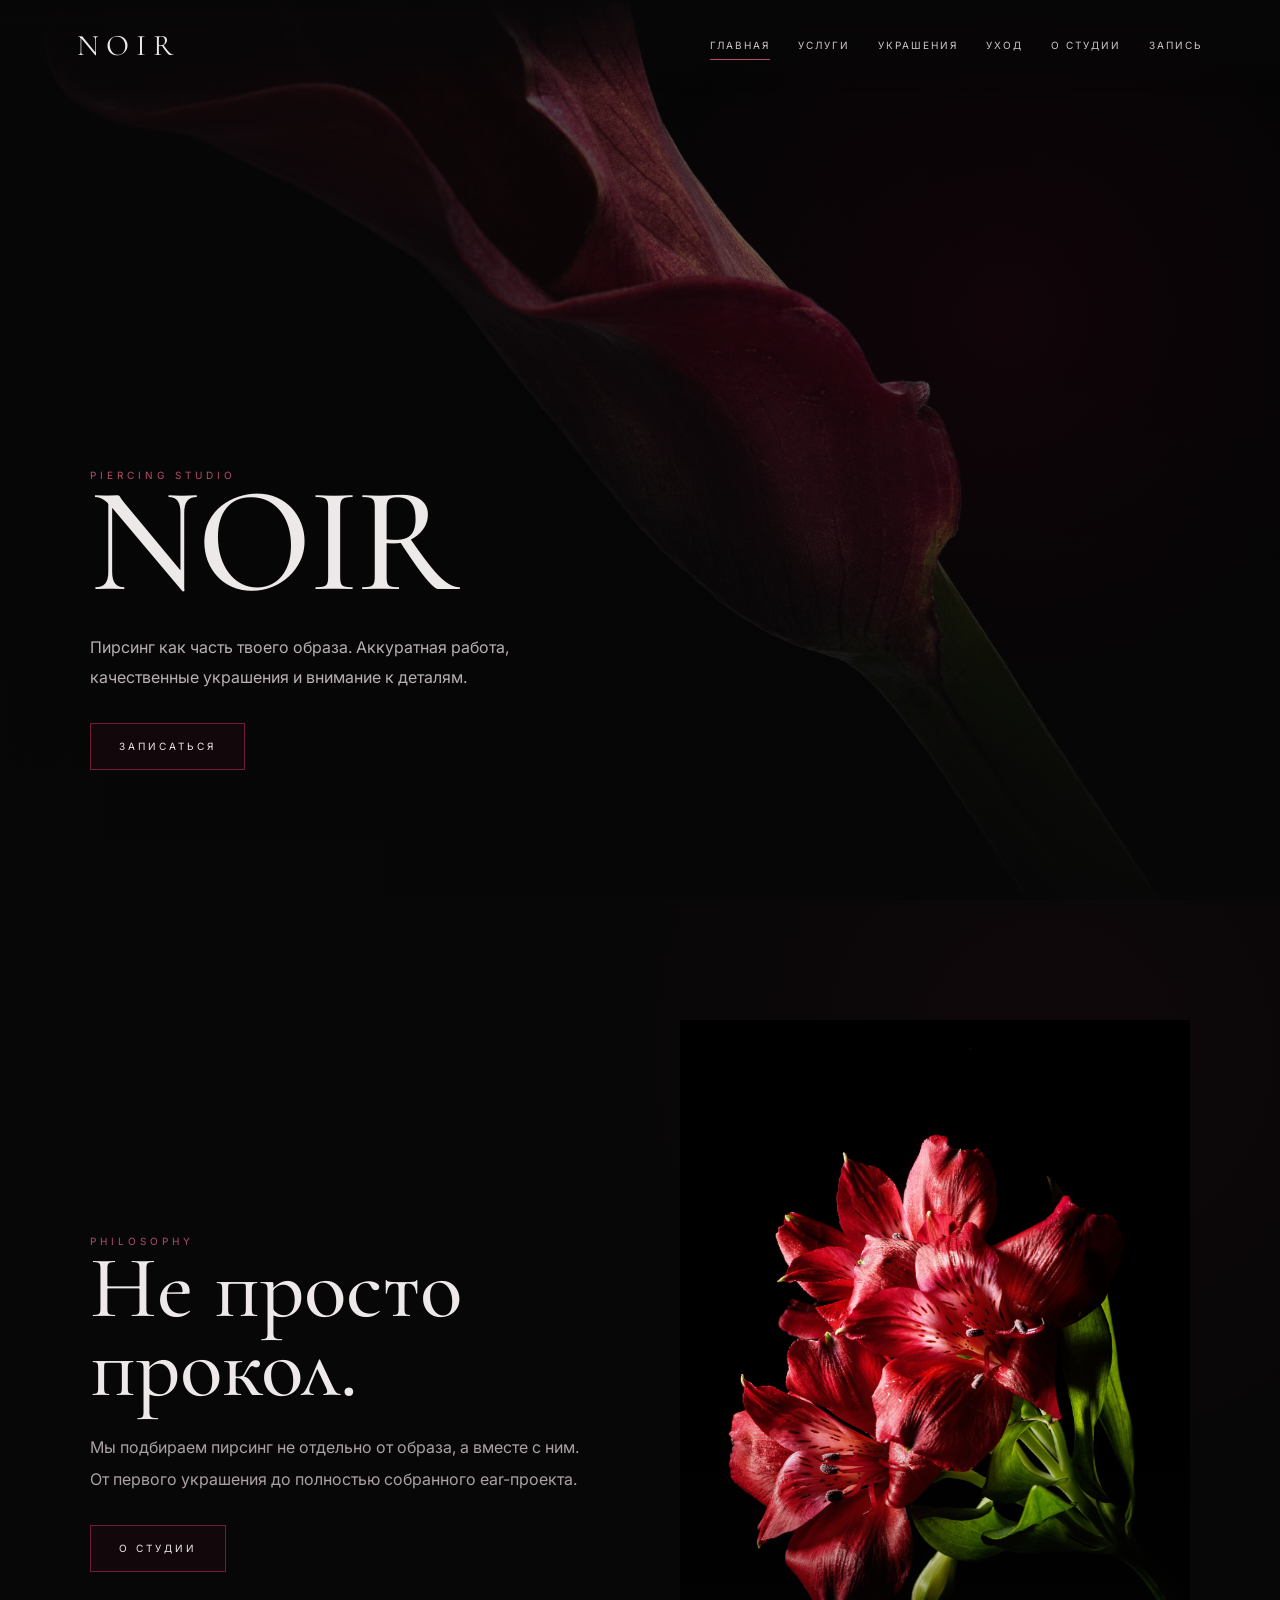
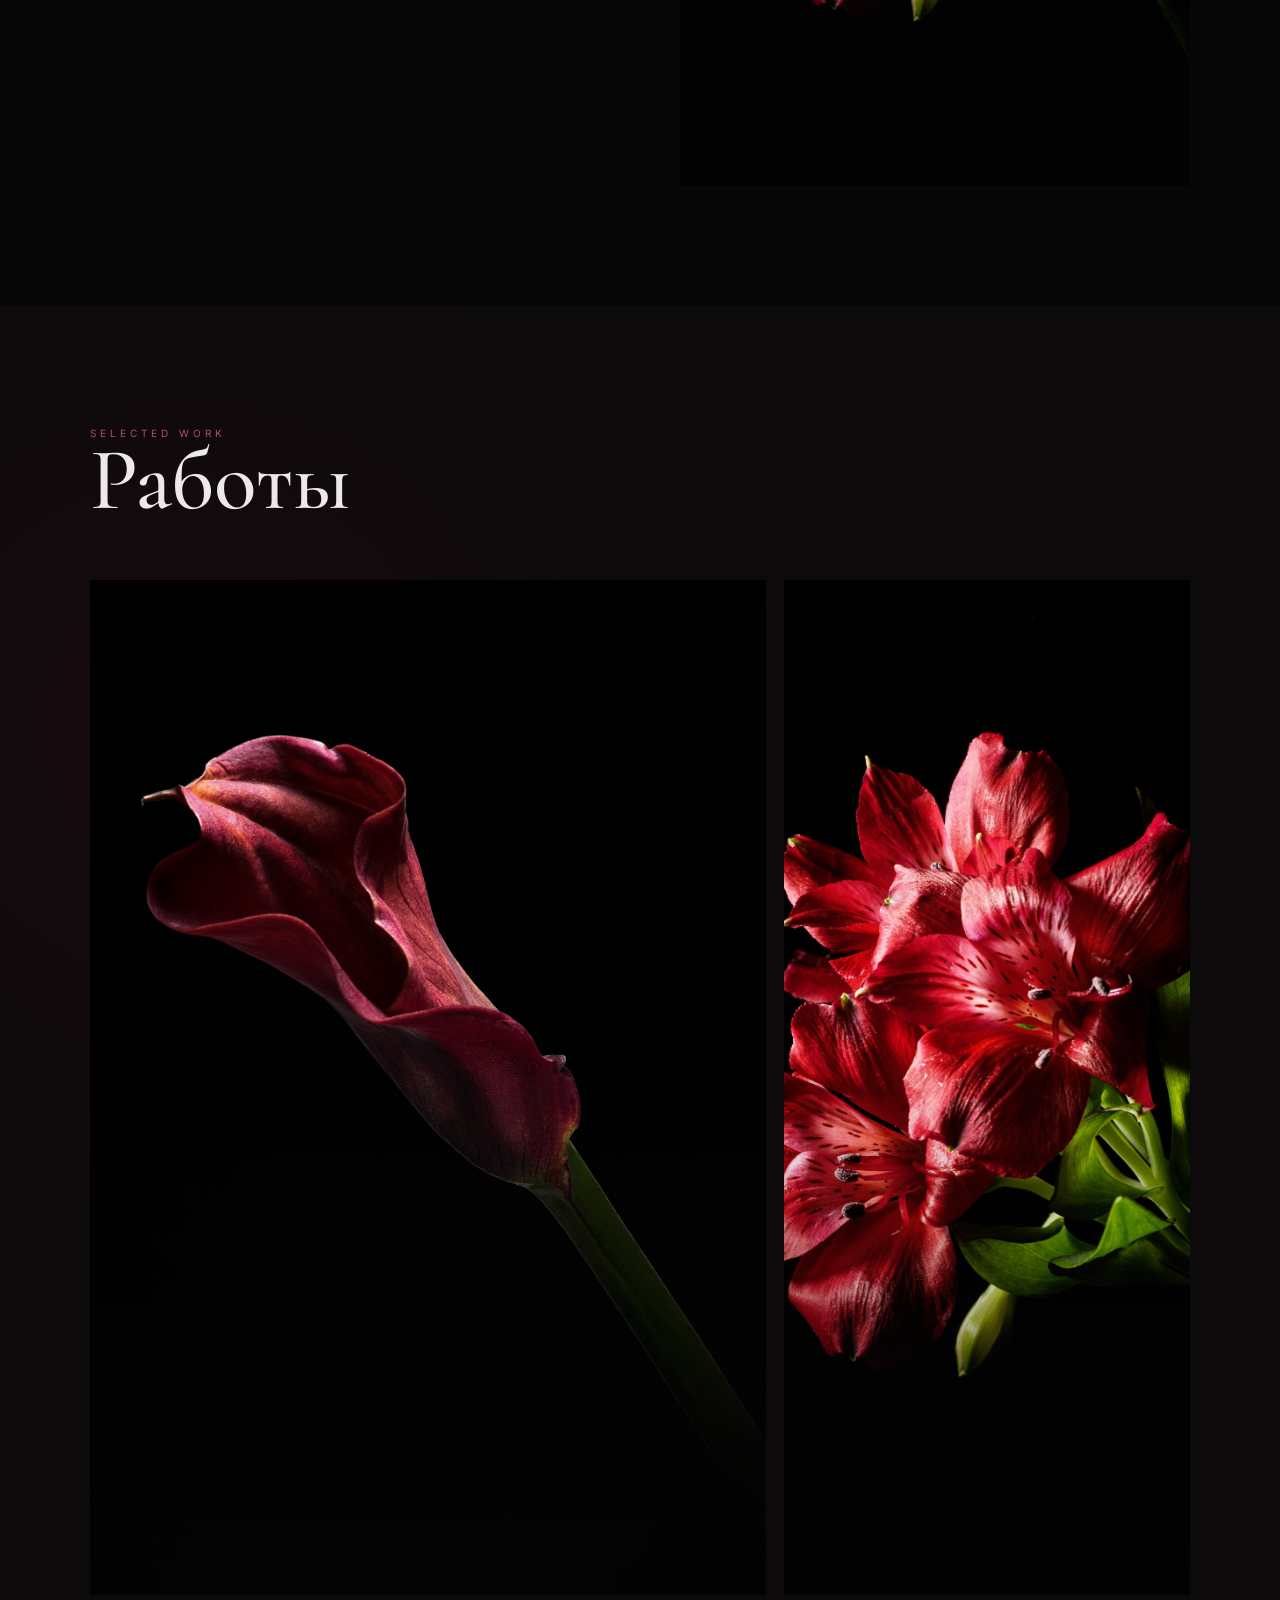
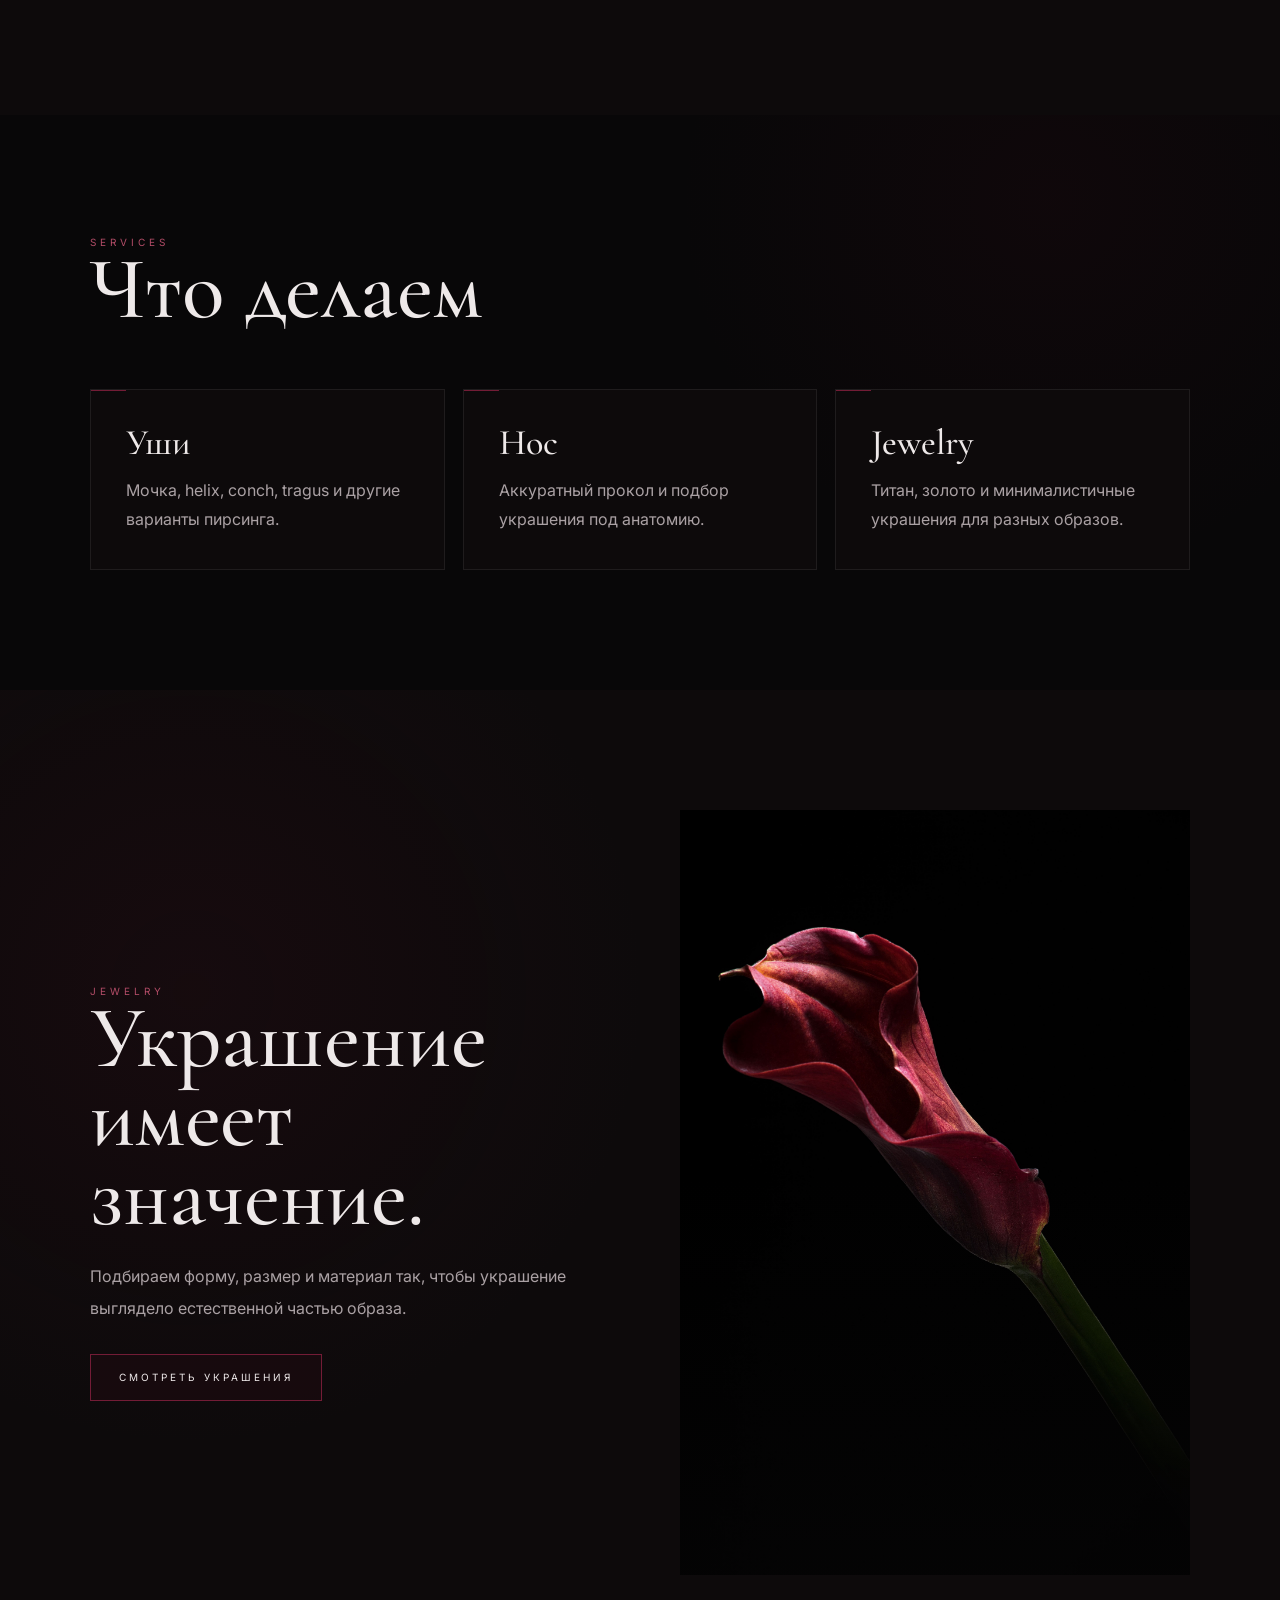
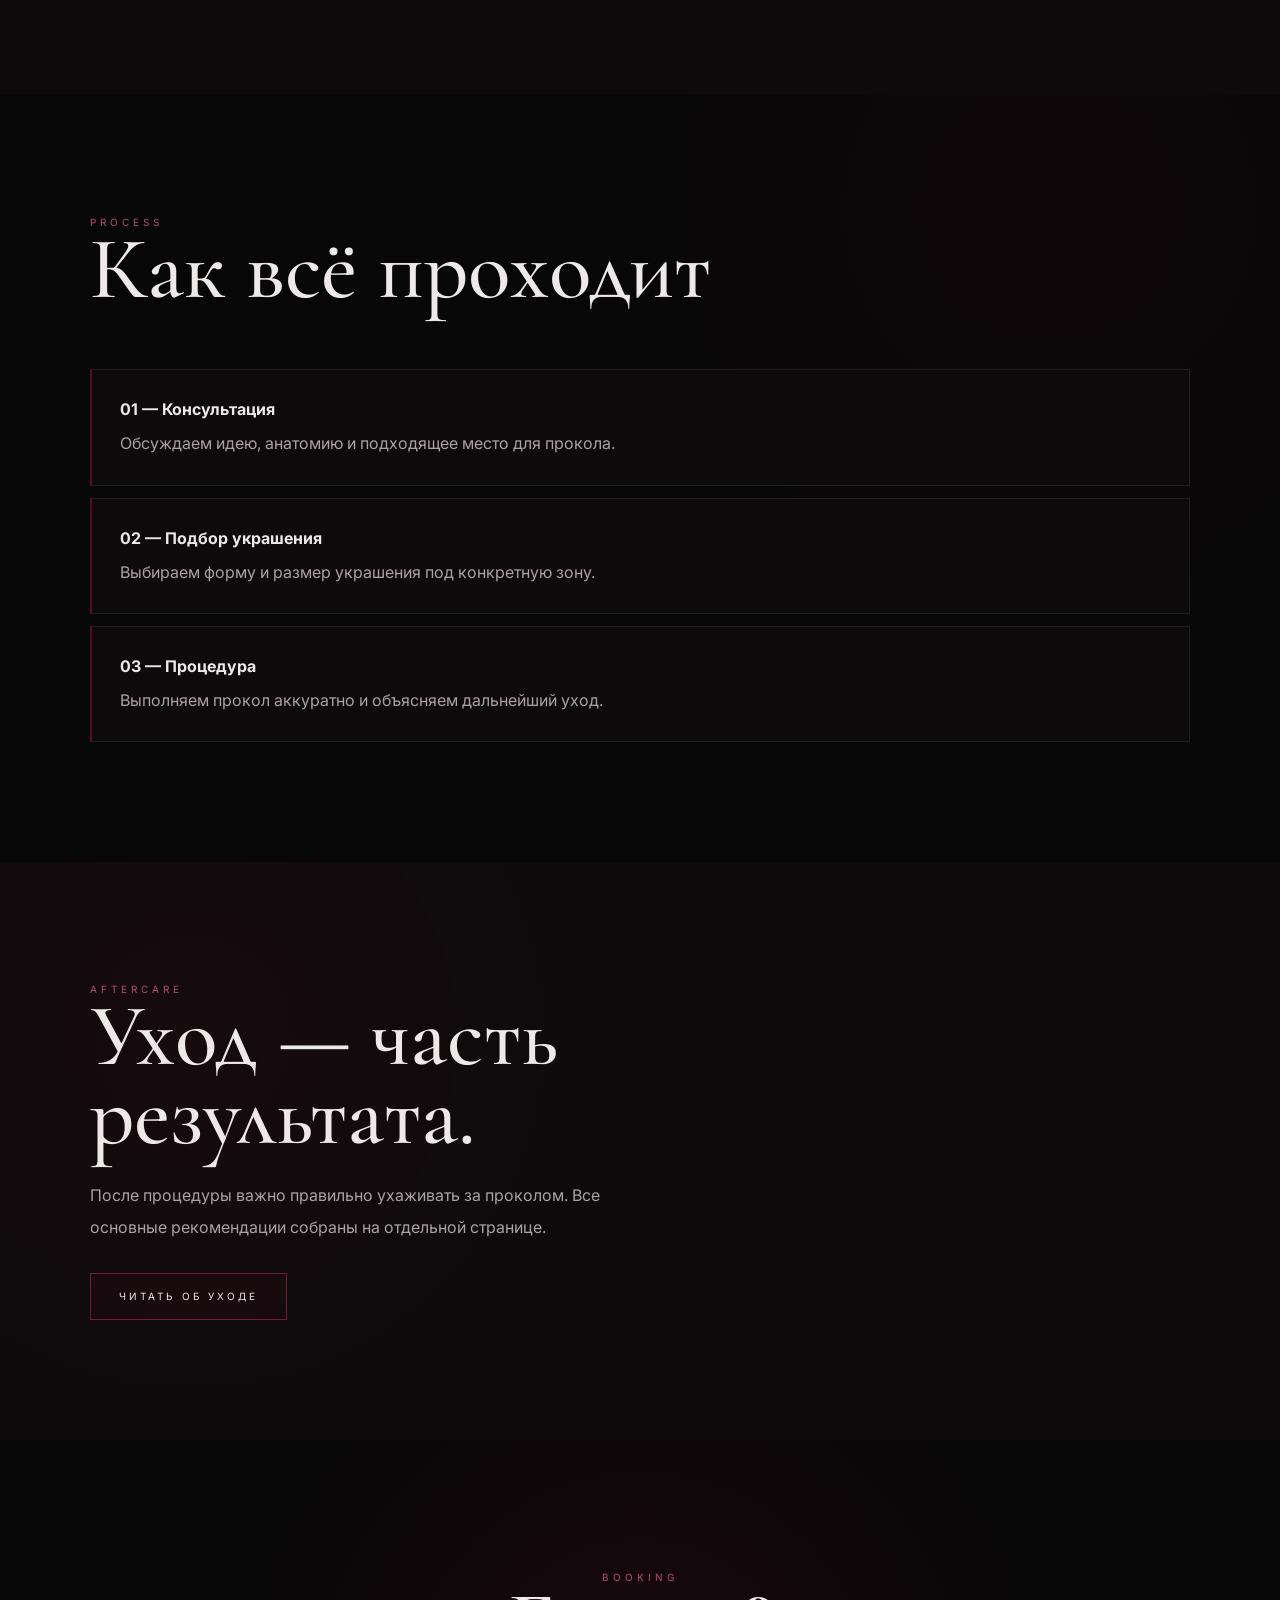
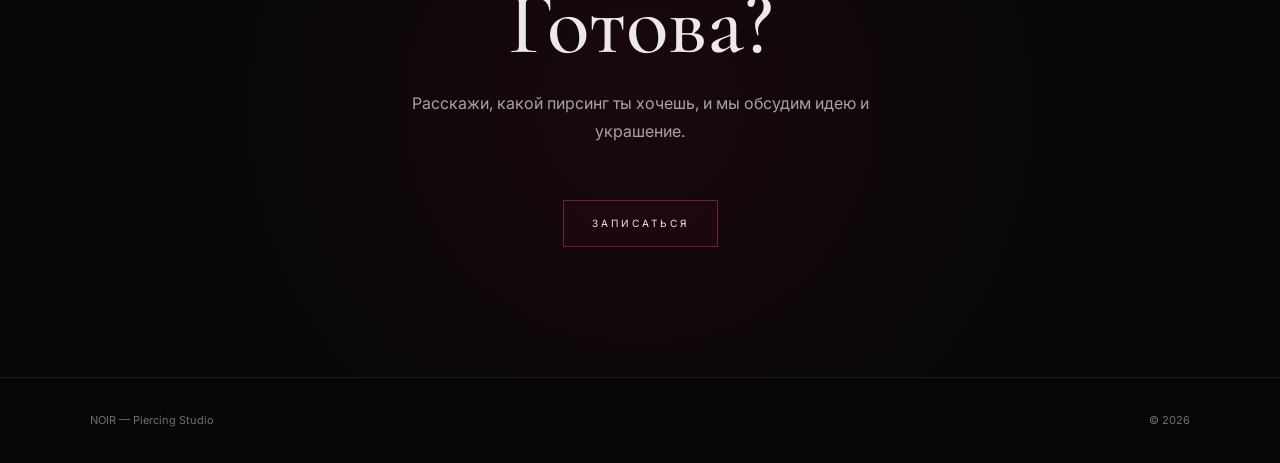
==== commit 7124a2b5: "Update piercing.html" ====
--- a/projects/piercing.html
+++ b/projects/piercing.html
@@ -2,7 +2,7 @@
 <html lang="ru">
 <head>
 <meta charset="UTF-8">
-<meta name="viewport" content="width=device-width,initial-scale=1.0">
+<meta name="viewport" content="width=device-width, initial-scale=1.0">
 
 <title>NOIR — Piercing Studio</title>
 
@@ -12,6 +12,7 @@
 <body>
 
 <header>
+
     <a class="logo" href="piercing.html">NOIR</a>
 
     <nav>
@@ -24,15 +25,22 @@
     </nav>
 
     <div class="menu">☰</div>
+
 </header>
 
+
 <main>
 
+
+<!-- HERO -->
+
 <section class="hero">
 
     <div class="hero-content">
 
-        <div class="eyebrow">Piercing studio</div>
+        <div class="eyebrow">
+            Piercing studio
+        </div>
 
         <h1>NOIR</h1>
 
@@ -50,85 +58,297 @@
 
 </section>
 
+
+<!-- ABOUT -->
+
 <section class="section reveal">
 
     <div class="info">
 
         <div>
-            <div class="label">NOIR</div>
+
+            <div class="label">
+                Philosophy
+            </div>
 
             <h2>
-                Не просто<br>
+                Не просто
                 прокол.
             </h2>
 
             <p>
-                Мы создаём образ вокруг украшения —
-                от первого прокола до полностью собранного
-                ear-проекта.
+                Мы подбираем пирсинг не отдельно от образа,
+                а вместе с ним. От первого украшения
+                до полностью собранного ear-проекта.
             </p>
 
             <a class="button" href="about.html">
                 О студии
             </a>
-        </div>
+
+        </div>
+
 
         <div class="photo">
+
             <img
                 src="images/pexels-shliftik-7367926.jpg"
-                alt="Деталь"
+                alt="Пирсинг и украшение"
             >
-        </div>
-
-    </div>
-
-</section>
+
+        </div>
+
+    </div>
+
+</section>
+
+
+<!-- WORKS -->
 
 <section class="section dark reveal">
 
-    <div class="label">Services</div>
-
-    <h2>Что делаем</h2>
-
-    <div class="grid" style="margin-top:60px">
+    <div class="label">
+        Selected work
+    </div>
+
+    <h2>
+        Работы
+    </h2>
+
+    <div class="photo-grid" style="margin-top:60px;">
+
+        <div class="photo">
+
+            <img
+                src="images/pexels-shliftik-7367854.jpg"
+                alt="Работа студии"
+            >
+
+        </div>
+
+        <div class="photo">
+
+            <img
+                src="images/pexels-shliftik-7367926.jpg"
+                alt="Пирсинг"
+            >
+
+        </div>
+
+    </div>
+
+</section>
+
+
+<!-- SERVICES -->
+
+<section class="section reveal">
+
+    <div class="label">
+        Services
+    </div>
+
+    <h2>
+        Что делаем
+    </h2>
+
+
+    <div class="grid" style="margin-top:60px;">
 
         <div class="card">
+
             <h3>Уши</h3>
-            <p>
-                Мочка, хрящ, helix, conch,
-                tragus и другие варианты.
-            </p>
-        </div>
+
+            <p>
+                Мочка, helix, conch, tragus
+                и другие варианты пирсинга.
+            </p>
+
+        </div>
+
 
         <div class="card">
+
             <h3>Нос</h3>
-            <p>
-                Аккуратные проколы и подбор
-                подходящего украшения.
-            </p>
-        </div>
+
+            <p>
+                Аккуратный прокол и подбор
+                украшения под анатомию.
+            </p>
+
+        </div>
+
 
         <div class="card">
+
             <h3>Jewelry</h3>
+
             <p>
                 Титан, золото и минималистичные
-                украшения для разных стилей.
-            </p>
-        </div>
-
-    </div>
-
-</section>
+                украшения для разных образов.
+            </p>
+
+        </div>
+
+    </div>
+
+</section>
+
+
+<!-- JEWELRY -->
+
+<section class="section dark reveal">
+
+    <div class="info">
+
+        <div>
+
+            <div class="label">
+                Jewelry
+            </div>
+
+            <h2>
+                Украшение
+                имеет значение.
+            </h2>
+
+            <p>
+                Подбираем форму, размер и материал
+                так, чтобы украшение выглядело
+                естественной частью образа.
+            </p>
+
+            <a class="button" href="jewelry.html">
+                Смотреть украшения
+            </a>
+
+        </div>
+
+
+        <div class="photo">
+
+            <img
+                src="images/pexels-shliftik-7367854.jpg"
+                alt="Украшение для пирсинга"
+            >
+
+        </div>
+
+    </div>
+
+</section>
+
+
+<!-- PROCESS -->
+
+<section class="section reveal">
+
+    <div class="label">
+        Process
+    </div>
+
+    <h2>
+        Как всё проходит
+    </h2>
+
+
+    <div class="steps" style="margin-top:60px;">
+
+        <div class="step">
+
+            <strong>
+                01 — Консультация
+            </strong>
+
+            <p>
+                Обсуждаем идею, анатомию
+                и подходящее место для прокола.
+            </p>
+
+        </div>
+
+
+        <div class="step">
+
+            <strong>
+                02 — Подбор украшения
+            </strong>
+
+            <p>
+                Выбираем форму и размер
+                украшения под конкретную зону.
+            </p>
+
+        </div>
+
+
+        <div class="step">
+
+            <strong>
+                03 — Процедура
+            </strong>
+
+            <p>
+                Выполняем прокол аккуратно
+                и объясняем дальнейший уход.
+            </p>
+
+        </div>
+
+    </div>
+
+</section>
+
+
+<!-- CARE -->
+
+<section class="section dark reveal">
+
+    <div class="info">
+
+        <div>
+
+            <div class="label">
+                Aftercare
+            </div>
+
+            <h2>
+                Уход —
+                часть результата.
+            </h2>
+
+            <p>
+                После процедуры важно правильно
+                ухаживать за проколом. Все основные
+                рекомендации собраны на отдельной странице.
+            </p>
+
+            <a class="button" href="care.html">
+                Читать об уходе
+            </a>
+
+        </div>
+
+    </div>
+
+</section>
+
+
+<!-- CTA -->
 
 <section class="cta reveal">
 
-    <div class="label">Booking</div>
-
-    <h2>Готова?</h2>
+    <div class="label">
+        Booking
+    </div>
+
+    <h2>
+        Готова?
+    </h2>
 
     <p>
-        Выбери услугу и оставь заявку.
-        Обсудим идею и подберём украшение.
+        Расскажи, какой пирсинг ты хочешь,
+        и мы обсудим идею и украшение.
     </p>
 
     <a class="button" href="booking.html">
@@ -137,14 +357,24 @@
 
 </section>
 
+
 </main>
 
+
 <footer>
-    <span>NOIR — Piercing Studio</span>
-    <span>© 2026</span>
+
+    <span>
+        NOIR — Piercing Studio
+    </span>
+
+    <span>
+        © 2026
+    </span>
+
 </footer>
 
+
 <script src="script.js"></script>
 
 </body>
-</html
+</html>
--- a/projects/style.css
+++ b/projects/style.css
@@ -1,986 +1,1006 @@
-<!DOCTYPE html>
-<html lang="ru">
-<head>
-<meta charset="UTF-8">
-<meta name="viewport" content="width=device-width, initial-scale=1.0">
-
-<title>NOIR — Piercing Studio</title>
-
-<link rel="preconnect" href="https://fonts.googleapis.com">
-<link rel="preconnect" href="https://fonts.gstatic.com" crossorigin>
-
-<link href="https://fonts.googleapis.com/css2?family=Cormorant+Garamond:wght@400;500;600;700&family=Inter:wght@300;400;500;600&display=swap" rel="stylesheet">
-
-<style>
-
-:root {
-    --black: #070506;
-    --black-soft: #10090b;
-    --wine: #3b0715;
-    --burgundy: #5b0b1e;
-    --red: #7b1730;
-    --light: #eee7e5;
-    --muted: #b7aaad;
-}
-
-* {
-    margin: 0;
-    padding: 0;
-    box-sizing: border-box;
-}
-
-html {
-    scroll-behavior: smooth;
-}
-
-body {
-    background: var(--black);
-    color: var(--light);
-    font-family: "Inter", sans-serif;
-    overflow-x: hidden;
-}
-
-img {
-    display: block;
-    width: 100%;
-}
-
-a {
-    color: inherit;
-    text-decoration: none;
-}
+@import url('https://fonts.googleapis.com/css2?family=Cormorant+Garamond:wght@400;500;600;700&family=Inter:wght@300;400;500;600&display=swap');
+
+:root{
+    --black:#080708;
+    --surface:#0d0a0b;
+    --surface-2:#110c0e;
+
+    --wine:#300814;
+    --burgundy:#500d20;
+    --burgundy-light:#731c36;
+
+    --text:#eee9e9;
+    --muted:#aaa1a4;
+    --muted-dark:#756c70;
+
+    --line:rgba(255,255,255,.075);
+    --line-hover:rgba(180,75,103,.35);
+}
+
+*{
+    box-sizing:border-box;
+    margin:0;
+    padding:0;
+}
+
+html{
+    scroll-behavior:smooth;
+    background:var(--black);
+}
+
+body{
+    background:var(--black);
+    color:var(--text);
+    font-family:"Inter",sans-serif;
+    overflow-x:hidden;
+    line-height:1.5;
+}
+
+a{
+    color:inherit;
+    text-decoration:none;
+}
+
+img{
+    display:block;
+    max-width:100%;
+}
+
+h1,h2,h3{
+    font-family:"Cormorant Garamond",serif;
+    font-weight:500;
+}
+
+h1{
+    font-size:clamp(76px,12vw,150px);
+    line-height:.78;
+    letter-spacing:-3px;
+}
+
+h2{
+    font-size:clamp(50px,7vw,88px);
+    line-height:.9;
+}
+
+h3{
+    font-size:36px;
+    line-height:1;
+}
+
+.eyebrow,
+.label{
+    color:#b44d68;
+    font-size:10px;
+    letter-spacing:4px;
+    text-transform:uppercase;
+}
+
 
 /* =========================
    HEADER
 ========================= */
 
-header {
-    position: fixed;
-    top: 0;
-    left: 0;
-    width: 100%;
-    z-index: 1000;
-
-    padding: 25px 6%;
-
-    display: flex;
-    justify-content: space-between;
-    align-items: center;
-
-    background: linear-gradient(
+header{
+    position:fixed;
+    top:0;
+    left:0;
+    width:100%;
+    z-index:1000;
+
+    padding:23px 6%;
+
+    display:flex;
+    align-items:center;
+    justify-content:space-between;
+
+    background:linear-gradient(
         to bottom,
-        rgba(7,5,6,.85),
+        rgba(8,7,8,.96),
+        rgba(8,7,8,.68),
         transparent
     );
 
-    transition: .4s ease;
-}
-
-.logo {
-    font-family: "Cormorant Garamond", serif;
-    font-size: 30px;
-    letter-spacing: 7px;
-}
-
-nav {
-    display: flex;
-    gap: 32px;
-}
-
-nav a {
-    font-size: 12px;
-    letter-spacing: 2px;
-    text-transform: uppercase;
-    color: #d5cbcd;
-
-    position: relative;
-}
-
-nav a::after {
-    content: "";
-    position: absolute;
-    left: 0;
-    bottom: -7px;
-
-    width: 0;
-    height: 1px;
-
-    background: #c7687e;
-
-    transition: .35s ease;
-}
-
-nav a:hover::after {
-    width: 100%;
-}
+    transition:.35s ease;
+}
+
+header.scrolled{
+    background:rgba(8,7,8,.94);
+    backdrop-filter:blur(16px);
+    border-bottom:1px solid var(--line);
+}
+
+.logo{
+    font-family:"Cormorant Garamond",serif;
+    font-size:30px;
+    letter-spacing:7px;
+}
+
+nav{
+    display:flex;
+    align-items:center;
+    gap:28px;
+}
+
+nav a{
+    position:relative;
+
+    color:#cfc7c9;
+
+    font-size:10px;
+    letter-spacing:2px;
+    text-transform:uppercase;
+
+    transition:.3s ease;
+}
+
+nav a:hover{
+    color:#fff;
+}
+
+nav a::after{
+    content:"";
+
+    position:absolute;
+    left:0;
+    bottom:-7px;
+
+    width:0;
+    height:1px;
+
+    background:#b44d68;
+
+    transition:.3s ease;
+}
+
+nav a:hover::after,
+nav a.active::after{
+    width:100%;
+}
+
+.menu{
+    display:none;
+    font-size:24px;
+    cursor:pointer;
+}
+
 
 /* =========================
    HERO
 ========================= */
 
-.hero {
-    min-height: 100vh;
-
-    position: relative;
-
-    display: flex;
-    align-items: flex-end;
-
-    padding: 0 7% 9%;
-
-    overflow: hidden;
-}
-
-.hero::before {
-    content: "";
-
-    position: absolute;
-    inset: 0;
+.hero{
+    position:relative;
+
+    min-height:100svh;
+
+    padding:0 7% 9%;
+
+    display:flex;
+    align-items:flex-end;
+
+    overflow:hidden;
+
+    background:var(--black);
+}
+
+.hero::before{
+    content:"";
+
+    position:absolute;
+    inset:-5%;
 
     background:
         linear-gradient(
             90deg,
-            rgba(7,5,6,.94) 0%,
-            rgba(7,5,6,.55) 48%,
-            rgba(7,5,6,.2) 100%
+            rgba(8,7,8,.97) 0%,
+            rgba(8,7,8,.78) 37%,
+            rgba(8,7,8,.34) 72%,
+            rgba(8,7,8,.52) 100%
         ),
-        url("images/pexels-shliftik-7367854.jpg") center/cover no-repeat;
-
-    transform: scale(1.04);
-
-    animation: heroZoom 12s ease-in-out infinite alternate;
-}
-
-.hero::after {
-    content: "";
-
-    position: absolute;
-    inset: 0;
-
-    background:
         linear-gradient(
             to top,
-            var(--black) 0%,
+            rgba(8,7,8,1) 0%,
+            rgba(8,7,8,.05) 58%
+        ),
+        url("images/pexels-shliftik-7367854.jpg")
+        center/cover no-repeat;
+
+    transform:scale(1.04);
+
+    animation:heroZoom 18s ease-in-out infinite alternate;
+}
+
+.hero::after{
+    content:"";
+
+    position:absolute;
+    inset:0;
+
+    pointer-events:none;
+
+    background:
+        radial-gradient(
+            circle at 78% 35%,
+            rgba(80,13,32,.18),
+            transparent 32%
+        );
+}
+
+.hero-content{
+    position:relative;
+    z-index:2;
+
+    width:100%;
+    max-width:720px;
+
+    padding-bottom:15px;
+
+    animation:rise 1s ease both;
+}
+
+.hero p{
+    max-width:510px;
+
+    margin-top:32px;
+
+    color:#b8afb2;
+
+    line-height:1.9;
+}
+
+.button{
+    display:inline-flex;
+    align-items:center;
+    justify-content:center;
+
+    margin-top:30px;
+    padding:15px 28px;
+
+    border:1px solid var(--burgundy-light);
+
+    background:rgba(48,8,20,.25);
+
+    font-size:10px;
+    letter-spacing:3px;
+    text-transform:uppercase;
+
+    transition:.35s ease;
+}
+
+.button:hover{
+    background:var(--burgundy);
+    transform:translateY(-3px);
+}
+
+
+/* =========================
+   FLOWERS
+========================= */
+
+.flower{
+    position:absolute;
+    z-index:1;
+
+    pointer-events:none;
+
+    opacity:.32;
+
+    filter:
+        brightness(.55)
+        saturate(.72)
+        contrast(1.05);
+
+    mix-blend-mode:screen;
+
+    transition:opacity .5s ease;
+}
+
+
+/* =========================
+   SECTIONS
+========================= */
+
+.section{
+    position:relative;
+
+    padding:120px 7%;
+
+    background:var(--black);
+
+    overflow:hidden;
+}
+
+.section:nth-child(even){
+    background:
+        radial-gradient(
+            circle at 82% 15%,
+            rgba(80,13,32,.10),
+            transparent 32%
+        ),
+        var(--black);
+}
+
+.dark{
+    background:
+        radial-gradient(
+            circle at 15% 30%,
+            rgba(80,13,32,.14),
             transparent 35%
-        );
-}
-
-.hero-content {
-    position: relative;
-    z-index: 2;
-
-    max-width: 720px;
-
-    animation: heroAppear 1.2s ease forwards;
-}
-
-.eyebrow {
-    color: #c7687e;
-    text-transform: uppercase;
-    letter-spacing: 5px;
-    font-size: 11px;
-
-    margin-bottom: 20px;
-}
-
-h1 {
-    font-family: "Cormorant Garamond", serif;
-    font-size: clamp(70px, 11vw, 150px);
-    line-height: .78;
-    font-weight: 500;
-}
-
-.hero-text {
-    max-width: 500px;
-    color: var(--muted);
-    line-height: 1.8;
-    margin-top: 35px;
-}
-
-.hero-button {
-    display: inline-block;
-
-    margin-top: 35px;
-
-    padding: 15px 30px;
-
-    border: 1px solid #7b1730;
-
-    font-size: 11px;
-    letter-spacing: 3px;
-    text-transform: uppercase;
-
-    transition: .4s ease;
-}
-
-.hero-button:hover {
-    background: var(--burgundy);
-    transform: translateY(-4px);
-}
-
-/* =========================
-   GENERAL
-========================= */
-
-section {
-    padding: 120px 7%;
-}
-
-.section-label {
-    color: #a94a61;
-
-    font-size: 10px;
-    letter-spacing: 4px;
-    text-transform: uppercase;
-
-    margin-bottom: 18px;
-}
-
-.section-title {
-    font-family: "Cormorant Garamond", serif;
-    font-size: clamp(48px, 6vw, 82px);
-    font-weight: 500;
-    line-height: .95;
-}
-
-/* =========================
-   ABOUT
-========================= */
-
-.about {
-    display: grid;
-    grid-template-columns: 1fr 1fr;
-    gap: 9%;
-
-    align-items: center;
-}
-
-.about-image {
-    overflow: hidden;
-}
-
-.about-image img {
-    height: 620px;
-    object-fit: cover;
-
-    transition: transform 1s ease;
-}
-
-.about-image:hover img {
-    transform: scale(1.06);
-}
-
-.about-text p {
-    color: var(--muted);
-    line-height: 2;
-    margin-top: 35px;
-    max-width: 520px;
-}
-
-/* =========================
-   SERVICES
-========================= */
-
-.services {
-    background:
-        linear-gradient(
-            120deg,
-            #16080c,
-            #080506
-        );
-}
-
-.service-list {
-    margin-top: 70px;
-
-    border-top: 1px solid rgba(255,255,255,.1);
-}
-
-.service {
-    display: grid;
-    grid-template-columns: 70px 1fr auto;
-
-    align-items: center;
-
-    padding: 28px 0;
-
-    border-bottom: 1px solid rgba(255,255,255,.1);
-
-    transition: .4s ease;
-}
-
-.service:hover {
-    padding-left: 18px;
-    background: rgba(91,11,30,.15);
-}
-
-.service-number {
-    color: #8e344b;
-    font-size: 12px;
-}
-
-.service-name {
-    font-family: "Cormorant Garamond", serif;
-    font-size: 32px;
-}
-
-.service-price {
-    color: #bdaeb1;
-    font-size: 13px;
-}
-
-/* =========================
-   IMAGE BREAK
-========================= */
-
-.image-break {
-    height: 65vh;
-
-    position: relative;
-
-    display: flex;
-    align-items: center;
-
-    overflow: hidden;
+        ),
+        var(--surface);
+}
+
+.page{
+    min-height:100vh;
+
+    padding:170px 7% 110px;
+
+    background:var(--black);
+}
+
+.page-head{
+    max-width:850px;
+    margin-bottom:75px;
+}
+
+.page-head p{
+    max-width:600px;
+
+    margin-top:28px;
+
+    color:var(--muted);
+
+    line-height:1.9;
+}
+
+
+/* =========================
+   CARDS
+========================= */
+
+.grid{
+    display:grid;
+    grid-template-columns:repeat(3,1fr);
+    gap:18px;
+}
+
+.card{
+    position:relative;
+
+    padding:35px;
+
+    background:var(--surface);
+
+    border:1px solid var(--line);
+
+    transition:.4s ease;
+}
+
+.card::before{
+    content:"";
+
+    position:absolute;
+    top:0;
+    left:0;
+
+    width:35px;
+    height:1px;
+
+    background:var(--burgundy-light);
+}
+
+.card:hover{
+    transform:translateY(-6px);
+
+    background:var(--surface-2);
+
+    border-color:var(--line-hover);
+}
+
+.card h3{
+    margin-bottom:15px;
+}
+
+.card p{
+    color:var(--muted);
+    line-height:1.8;
+}
+
+
+/* =========================
+   PRICE LIST
+========================= */
+
+.price-list{
+    border-top:1px solid var(--line);
+}
+
+.price-row{
+    display:grid;
+    grid-template-columns:60px 1fr auto;
+
+    gap:20px;
+
+    align-items:center;
+
+    padding:27px 0;
+
+    border-bottom:1px solid var(--line);
+
+    transition:.35s ease;
+}
+
+.price-row:hover{
+    padding-left:10px;
 
     background:
         linear-gradient(
             90deg,
-            rgba(7,5,6,.75),
-            rgba(7,5,6,.15)
-        ),
-        url("images/pexels-shliftik-7367926.jpg") center/cover no-repeat;
-
-    background-attachment: fixed;
-}
-
-.image-break-content {
-    padding-left: 7%;
-    position: relative;
-    z-index: 2;
-}
-
-.image-break h2 {
-    font-family: "Cormorant Garamond", serif;
-    font-size: clamp(55px, 8vw, 110px);
-    font-weight: 500;
-}
-
-/* =========================
-   JEWELRY
-========================= */
-
-.jewelry-grid {
-    display: grid;
-    grid-template-columns: repeat(3, 1fr);
-
-    gap: 20px;
-
-    margin-top: 70px;
-}
-
-.jewelry-card {
-    min-height: 330px;
-
-    padding: 35px;
+            rgba(80,13,32,.13),
+            transparent
+        );
+}
+
+.number{
+    color:#91445b;
+    font-size:11px;
+}
+
+.name{
+    font-family:"Cormorant Garamond",serif;
+    font-size:33px;
+}
+
+.price{
+    color:#c2b8ba;
+}
+
+
+/* =========================
+   PHOTOS
+========================= */
+
+.photo-grid{
+    display:grid;
+    grid-template-columns:1.25fr .75fr;
+    gap:18px;
+}
+
+.photo{
+    position:relative;
+
+    min-height:440px;
+
+    overflow:hidden;
+
+    background:var(--surface);
+}
+
+.photo::after{
+    content:"";
+
+    position:absolute;
+    inset:0;
+
+    pointer-events:none;
 
     background:
         linear-gradient(
-            145deg,
-            #210912,
-            #0d0809
+            to bottom,
+            transparent 48%,
+            rgba(8,7,8,.45)
         );
-
-    border: 1px solid rgba(255,255,255,.07);
-
-    display: flex;
-    flex-direction: column;
-    justify-content: flex-end;
-
-    transition: .5s ease;
-}
-
-.jewelry-card:hover {
-    transform: translateY(-10px);
-    border-color: rgba(123,23,48,.7);
-}
-
-.jewelry-card h3 {
-    font-family: "Cormorant Garamond", serif;
-    font-size: 38px;
-    margin-bottom: 10px;
-}
-
-.jewelry-card p {
-    color: var(--muted);
-    line-height: 1.7;
-    font-size: 14px;
-}
-
-/* =========================
-   GALLERY
-========================= */
-
-.gallery {
-    padding-bottom: 150px;
-}
-
-.gallery-grid {
-    margin-top: 70px;
-
-    display: grid;
-    grid-template-columns: 1.2fr .8fr;
-
-    gap: 20px;
-}
-
-.gallery-item {
-    overflow: hidden;
-    position: relative;
-}
-
-.gallery-item img {
-    height: 520px;
-    object-fit: cover;
-
-    transition: transform 1s ease;
-}
-
-.gallery-item.small img {
-    height: 520px;
-}
-
-.gallery-item:hover img {
-    transform: scale(1.07);
-}
-
-.gallery-item::after {
-    content: "";
-
-    position: absolute;
-    inset: 0;
-
-    background: rgba(91,11,30,.15);
-
-    opacity: 0;
-
-    transition: .5s ease;
-}
-
-.gallery-item:hover::after {
-    opacity: 1;
-}
-
-/* =========================
-   BOOKING
-========================= */
-
-.booking {
-    min-height: 65vh;
-
-    display: flex;
-    flex-direction: column;
-
-    justify-content: center;
+}
+
+.photo img{
+    width:100%;
+    height:100%;
+
+    object-fit:cover;
+
+    transform:scale(1.025);
+
+    transition:1s ease;
+}
+
+.photo:hover img{
+    transform:scale(1.07);
+}
+
+
+/* =========================
+   INFO
+========================= */
+
+.info{
+    display:grid;
+    grid-template-columns:1fr 1fr;
+
+    gap:80px;
+
+    align-items:center;
+}
+
+.info p{
+    margin-top:24px;
+
+    color:var(--muted);
+
+    line-height:2;
+}
+
+
+/* =========================
+   STEPS
+========================= */
+
+.steps{
+    display:grid;
+    gap:12px;
+}
+
+.step{
+    padding:27px 28px;
+
+    background:var(--surface);
+
+    border:1px solid var(--line);
+    border-left:2px solid var(--burgundy);
+
+    transition:.35s ease;
+}
+
+.step:hover{
+    background:var(--surface-2);
+    border-left-color:var(--burgundy-light);
+}
+
+.step strong{
+    display:block;
+    margin-bottom:9px;
+}
+
+.step p{
+    color:var(--muted);
+    line-height:1.7;
+}
+
+
+/* =========================
+   FAQ
+========================= */
+
+.faq{
+    max-width:850px;
+}
+
+details{
+    padding:25px 0;
+
+    border-bottom:1px solid var(--line);
+}
+
+summary{
+    cursor:pointer;
+
+    font-family:"Cormorant Garamond",serif;
+    font-size:27px;
+
+    transition:.3s ease;
+}
+
+summary:hover{
+    color:#c56a82;
+}
+
+details p{
+    padding-top:17px;
+
+    color:var(--muted);
+
+    line-height:1.8;
+}
+
+
+/* =========================
+   FORM
+========================= */
+
+.form{
+    width:100%;
+    max-width:700px;
+}
+
+.field{
+    margin-bottom:21px;
+}
+
+.field label{
+    display:block;
+
+    margin-bottom:8px;
+
+    color:#bdb3b5;
+
+    font-size:10px;
+    letter-spacing:1px;
+}
+
+.field input,
+.field select,
+.field textarea{
+    width:100%;
+
+    padding:16px 17px;
+
+    background:var(--surface);
+
+    color:#fff;
+
+    border:1px solid var(--line);
+
+    outline:none;
+
+    border-radius:0;
+
+    transition:.3s ease;
+}
+
+.field input:focus,
+.field select:focus,
+.field textarea:focus{
+    background:var(--surface-2);
+    border-color:var(--burgundy-light);
+}
+
+.field textarea{
+    min-height:150px;
+    resize:vertical;
+}
+
+.notice{
+    margin-top:23px;
+    padding:18px 20px;
+
+    background:
+        linear-gradient(
+            90deg,
+            rgba(80,13,32,.20),
+            rgba(17,12,14,.7)
+        );
+
+    border-left:2px solid var(--burgundy-light);
+
+    color:var(--muted);
+
+    line-height:1.7;
+
+    font-size:13px;
+}
+
+
+/* =========================
+   CTA
+========================= */
+
+.cta{
+    position:relative;
+
+    padding:130px 7%;
+
+    text-align:center;
+
+    overflow:hidden;
 
     background:
         radial-gradient(
             circle at center,
-            #3a0b18,
-            #080506 65%
-        );
-
-    text-align: center;
-}
-
-.booking h2 {
-    font-family: "Cormorant Garamond", serif;
-    font-size: clamp(60px, 9vw, 120px);
-    font-weight: 500;
-}
-
-.booking p {
-    max-width: 480px;
-    margin: 30px auto;
-
-    color: var(--muted);
-    line-height: 1.8;
-}
-
-.booking-button {
-    align-self: center;
-
-    border: 1px solid #7b1730;
-
-    padding: 16px 35px;
-
-    text-transform: uppercase;
-    letter-spacing: 3px;
-    font-size: 11px;
-
-    transition: .4s ease;
-}
-
-.booking-button:hover {
-    background: #7b1730;
-    transform: translateY(-4px);
-}
+            rgba(80,13,32,.25),
+            transparent 58%
+        ),
+        var(--black);
+}
+
+.cta p{
+    max-width:500px;
+
+    margin:24px auto;
+
+    color:var(--muted);
+
+    line-height:1.8;
+}
+
 
 /* =========================
    FOOTER
 ========================= */
 
-footer {
-    padding: 35px 7%;
-
-    display: flex;
-    justify-content: space-between;
-
-    border-top: 1px solid rgba(255,255,255,.08);
-
-    color: #8d8184;
-
-    font-size: 11px;
-}
-
-/* =========================
-   SCROLL ANIMATION
-========================= */
-
-.reveal {
-    opacity: 0;
-    transform: translateY(60px);
+footer{
+    padding:34px 7%;
+
+    display:flex;
+    justify-content:space-between;
+    gap:20px;
+
+    background:var(--black);
+
+    border-top:1px solid var(--line);
+
+    color:var(--muted-dark);
+
+    font-size:11px;
+}
+
+
+/* =========================
+   ANIMATIONS
+========================= */
+
+.reveal{
+    opacity:0;
+    transform:translateY(35px);
 
     transition:
-        opacity .9s ease,
-        transform .9s ease;
-}
-
-.reveal.active {
-    opacity: 1;
-    transform: translateY(0);
-}
-
-/* =========================
-   KEYFRAMES
-========================= */
-
-@keyframes heroAppear {
-
-    from {
-        opacity: 0;
-        transform: translateY(35px);
-    }
-
-    to {
-        opacity: 1;
-        transform: translateY(0);
-    }
-
-}
-
-@keyframes heroZoom {
-
-    from {
-        transform: scale(1.04);
-    }
-
-    to {
-        transform: scale(1.1);
-    }
-
-}
+        opacity .8s ease,
+        transform .8s ease;
+}
+
+.reveal.visible{
+    opacity:1;
+    transform:none;
+}
+
+@keyframes rise{
+    from{
+        opacity:0;
+        transform:translateY(30px);
+    }
+
+    to{
+        opacity:1;
+        transform:none;
+    }
+}
+
+@keyframes heroZoom{
+    from{
+        transform:scale(1.04);
+    }
+
+    to{
+        transform:scale(1.09);
+    }
+}
+
+
+/* =========================
+   TABLET
+========================= */
+
+@media(max-width:1000px){
+
+    nav{
+        gap:18px;
+    }
+
+    nav a{
+        font-size:9px;
+    }
+
+    .grid{
+        grid-template-columns:repeat(2,1fr);
+    }
+
+    .info{
+        gap:45px;
+    }
+}
+
 
 /* =========================
    MOBILE
 ========================= */
 
-@media (max-width: 800px) {
-
-    header {
-        padding: 20px;
-    }
-
-    nav {
-        display: none;
-    }
-
-    .hero {
-        padding: 0 25px 70px;
-    }
-
-    .hero::before {
+@media(max-width:800px){
+
+    header{
+        padding:18px 22px;
+    }
+
+    .logo{
+        font-size:27px;
+        letter-spacing:5px;
+    }
+
+    nav{
+        display:none;
+
+        position:absolute;
+        top:68px;
+        left:0;
+
+        width:100%;
+
+        padding:24px 22px 28px;
+
+        flex-direction:column;
+        align-items:flex-start;
+
+        gap:21px;
+
+        background:rgba(8,7,8,.98);
+
+        border-bottom:1px solid var(--line);
+    }
+
+    nav.open{
+        display:flex;
+    }
+
+    nav a{
+        font-size:10px;
+    }
+
+    .menu{
+        display:block;
+    }
+
+    .hero{
+        min-height:100svh;
+
+        padding:0 24px 65px;
+    }
+
+    .hero::before{
         background:
             linear-gradient(
+                90deg,
+                rgba(8,7,8,.91),
+                rgba(8,7,8,.55)
+            ),
+            linear-gradient(
                 to top,
-                rgba(7,5,6,.95),
-                rgba(7,5,6,.35)
+                rgba(8,7,8,1),
+                transparent 60%
             ),
-            url("images/pexels-shliftik-7367854.jpg") center/cover no-repeat;
-    }
-
-    section {
-        padding: 90px 25px;
-    }
-
-    .about {
-        grid-template-columns: 1fr;
-    }
-
-    .about-image img {
-        height: 480px;
-    }
-
-    .service {
-        grid-template-columns: 40px 1fr;
-        gap: 10px;
-    }
-
-    .service-price {
-        grid-column: 2;
-    }
-
-    .jewelry-grid {
-        grid-template-columns: 1fr;
-    }
-
-    .gallery-grid {
-        grid-template-columns: 1fr;
-    }
-
-    .gallery-item img,
-    .gallery-item.small img {
-        height: 430px;
-    }
-
-    .image-break {
-        background-attachment: scroll;
-    }
-
-    footer {
-        flex-direction: column;
-        gap: 10px;
-    }
-
-}
-
-</style>
-</head>
-
-<body>
-
-<header>
-
-    <div class="logo">NOIR</div>
-
-    <nav>
-        <a href="#about">О студии</a>
-        <a href="#services">Услуги</a>
-        <a href="#jewelry">Украшения</a>
-        <a href="#booking">Запись</a>
-    </nav>
-
-</header>
-
-
-<main>
-
-<!-- HERO -->
-
-<section class="hero">
-
-    <div class="hero-content">
-
-        <div class="eyebrow">
-            Piercing studio
-        </div>
-
-        <h1>
-            NOIR
-        </h1>
-
-        <p class="hero-text">
-            Пирсинг как часть твоего образа.
-            Чистая работа, аккуратная эстетика
-            и украшения, которые хочется носить.
-        </p>
-
-        <a href="#booking" class="hero-button">
-            Записаться
-        </a>
-
-    </div>
-
-</section>
-
-
-<!-- ABOUT -->
-
-<section class="about reveal" id="about">
-
-    <div class="about-image">
-
-        <img
-            src="images/pexels-shliftik-7367926.jpg"
-            alt="Цветок"
-        >
-
-    </div>
-
-    <div class="about-text">
-
-        <div class="section-label">
-            About
-        </div>
-
-        <h2 class="section-title">
-            Тишина.<br>
-            Металл.<br>
-            Детали.
-        </h2>
-
-        <p>
-            NOIR — пространство для тех,
-            кто воспринимает пирсинг не просто
-            как процедуру, а как деталь собственного стиля.
-        </p>
-
-        <p>
-            Работаем аккуратно, внимательно
-            и без лишнего пафоса.
-        </p>
-
-    </div>
-
-</section>
-
-
-<!-- SERVICES -->
-
-<section class="services reveal" id="services">
-
-    <div class="section-label">
-        Services
-    </div>
-
-    <h2 class="section-title">
-        Услуги
-    </h2>
-
-    <div class="service-list">
-
-        <div class="service">
-            <div class="service-number">01</div>
-            <div class="service-name">Мочка уха</div>
-            <div class="service-price">от 1 500 ₽</div>
-        </div>
-
-        <div class="service">
-            <div class="service-number">02</div>
-            <div class="service-name">Хрящ</div>
-            <div class="service-price">от 2 000 ₽</div>
-        </div>
-
-        <div class="service">
-            <div class="service-number">03</div>
-            <div class="service-name">Нос</div>
-            <div class="service-price">от 2 000 ₽</div>
-        </div>
-
-        <div class="service">
-            <div class="service-number">04</div>
-            <div class="service-name">Сложный прокол</div>
-            <div class="service-price">от 2 500 ₽</div>
-        </div>
-
-    </div>
-
-</section>
-
-
-<!-- IMAGE BREAK -->
-
-<section class="image-break reveal">
-
-    <div class="image-break-content">
-
-        <div class="section-label">
-            Details
-        </div>
-
-        <h2>
-            Красота<br>
-            в деталях.
-        </h2>
-
-    </div>
-
-</section>
-
-
-<!-- JEWELRY -->
-
-<section id="jewelry" class="reveal">
-
-    <div class="section-label">
-        Jewelry
-    </div>
-
-    <h2 class="section-title">
-        Украшения
-    </h2>
-
-    <div class="jewelry-grid">
-
-        <div class="jewelry-card">
-
-            <h3>Титан</h3>
-
-            <p>
-                Лаконичные украшения
-                для первичного прокола
-                и повседневной носки.
-            </p>
-
-        </div>
-
-        <div class="jewelry-card">
-
-            <h3>Золото</h3>
-
-            <p>
-                Акцентные украшения
-                для тех, кто хочет
-                добавить немного блеска.
-            </p>
-
-        </div>
-
-        <div class="jewelry-card">
-
-            <h3>Минимализм</h3>
-
-            <p>
-                Маленькие формы,
-                которые легко вписываются
-                в любой образ.
-            </p>
-
-        </div>
-
-    </div>
-
-</section>
-
-
-<!-- GALLERY -->
-
-<section class="gallery reveal">
-
-    <div class="section-label">
-        Atmosphere
-    </div>
-
-    <h2 class="section-title">
-        Атмосфера NOIR
-    </h2>
-
-    <div class="gallery-grid">
-
-        <div class="gallery-item">
-
-            <img
-                src="images/pexels-shliftik-7367854.jpg"
-                alt="Красный цветок"
-            >
-
-        </div>
-
-        <div class="gallery-item small">
-
-            <img
-                src="images/pexels-shliftik-7367926.jpg"
-                alt="Красная лилия"
-            >
-
-        </div>
-
-    </div>
-
-</section>
-
-
-<!-- BOOKING -->
-
-<section class="booking reveal" id="booking">
-
-    <div class="section-label">
-        Booking
-    </div>
-
-    <h2>
-        Готова?
-    </h2>
-
-    <p>
-        Напиши нам, расскажи какой прокол
-        хочешь сделать — подберём украшение
-        и удобное время.
-    </p>
-
-    <a href="#" class="booking-button">
-        Записаться
-    </a>
-
-</section>
-
-</main>
-
-
-<footer>
-
-    <span>NOIR — Piercing Studio</span>
-
-    <span>© 2026</span>
-
-</footer>
-
-
-<script>
-
-const reveals = document.querySelectorAll(".reveal");
-
-const observer = new IntersectionObserver(
-
-    (entries) => {
-
-        entries.forEach((entry) => {
-
-            if (entry.isIntersecting) {
-
-                entry.target.classList.add("active");
-
-                observer.unobserve(entry.target);
-
-            }
-
-        });
-
-    },
-
-    {
-        threshold: 0.12
-    }
-
-);
-
-reveals.forEach((element) => {
-
-    observer.observe(element);
-
-});
-
-</script>
-
-</body>
-</html>
+            url("images/pexels-shliftik-7367854.jpg")
+            center/cover no-repeat;
+    }
+
+    h1{
+        font-size:clamp(70px,23vw,105px);
+        letter-spacing:-2px;
+    }
+
+    h2{
+        font-size:clamp(49px,16vw,74px);
+    }
+
+    .hero p{
+        max-width:390px;
+
+        margin-top:27px;
+
+        font-size:14px;
+        line-height:1.8;
+    }
+
+    .button{
+        width:100%;
+        max-width:300px;
+    }
+
+    .page,
+    .section{
+        padding:90px 24px;
+    }
+
+    .page{
+        padding-top:130px;
+    }
+
+    .page-head{
+        margin-bottom:55px;
+    }
+
+    .grid{
+        grid-template-columns:1fr;
+        gap:12px;
+    }
+
+    .card{
+        padding:28px;
+    }
+
+    .price-row{
+        grid-template-columns:32px 1fr;
+        gap:10px;
+        padding:23px 0;
+    }
+
+    .name{
+        font-size:29px;
+    }
+
+    .price{
+        grid-column:2;
+    }
+
+    .photo-grid{
+        grid-template-columns:1fr;
+        gap:12px;
+    }
+
+    .photo{
+        min-height:340px;
+    }
+
+    .info{
+        grid-template-columns:1fr;
+        gap:45px;
+    }
+
+    .step{
+        padding:23px;
+    }
+
+    summary{
+        font-size:24px;
+    }
+
+    .cta{
+        padding:100px 24px;
+    }
+
+    footer{
+        padding:30px 24px;
+
+        flex-direction:column;
+        gap:12px;
+    }
+
+    .flower{
+        opacity:.23;
+        transform:scale(.75);
+    }
+}
+
+
+/* =========================
+   SMALL PHONES
+========================= */
+
+@media(max-width:430px){
+
+    .hero{
+        padding-left:20px;
+        padding-right:20px;
+    }
+
+    .page,
+    .section{
+        padding-left:20px;
+        padding-right:20px;
+    }
+
+    h1{
+        font-size:76px;
+    }
+
+    h2{
+        font-size:51px;
+    }
+
+    .hero p{
+        font-size:13px;
+    }
+
+    .photo{
+        min-height:300px;
+    }
+
+    .button{
+        max-width:none;
+    }
+}
